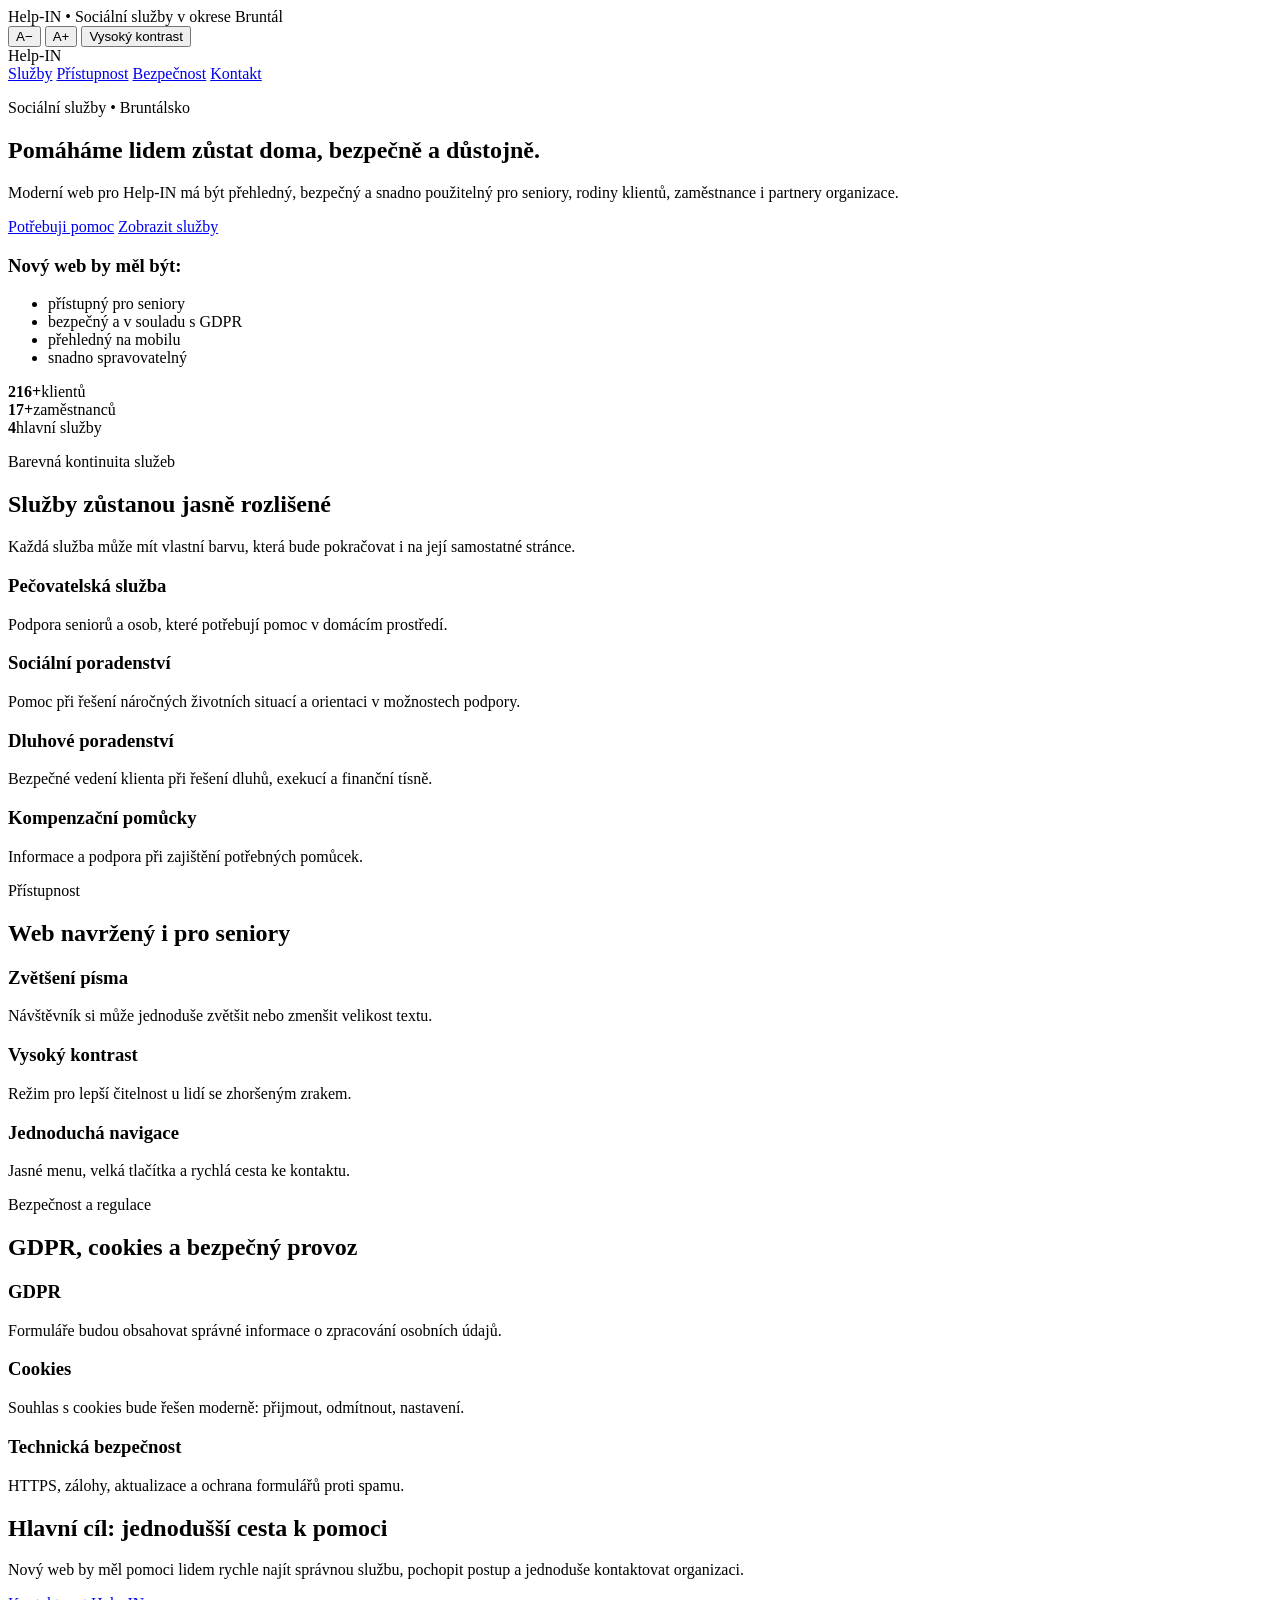
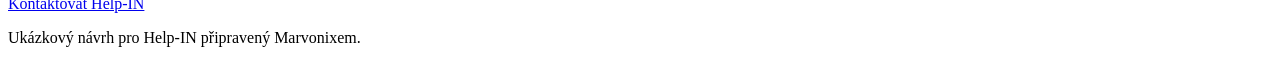
==== index.html @ d4e2c78a "Create index.html" ====
<!-- index.html -->
<!DOCTYPE html>
<html lang="cs">
<head>
  <meta charset="UTF-8">
  <meta name="viewport" content="width=device-width, initial-scale=1.0">
  <title>Help-IN | Ukázka nového webu</title>
  <meta name="description" content="Moderní, bezpečný a přístupný web pro Help-IN.">
  <link rel="stylesheet" href="style.css">
</head>
<body>

<div class="topbar">
  <span>Help-IN • Sociální služby v okrese Bruntál</span>
  <div>
    <button onclick="decreaseFont()">A−</button>
    <button onclick="increaseFont()">A+</button>
    <button onclick="toggleContrast()">Vysoký kontrast</button>
  </div>
</div>

<header>
  <nav>
    <div class="logo">Help-IN</div>
    <div class="menu">
      <a href="#sluzby">Služby</a>
      <a href="#pristupnost">Přístupnost</a>
      <a href="#bezpecnost">Bezpečnost</a>
      <a href="#kontakt">Kontakt</a>
    </div>
  </nav>
</header>

<section class="hero">
  <div class="hero-text">
    <p class="tag">Sociální služby • Bruntálsko</p>
    <h1>Pomáháme lidem zůstat doma, bezpečně a důstojně.</h1>
    <p>
      Moderní web pro Help-IN má být přehledný, bezpečný a snadno použitelný
      pro seniory, rodiny klientů, zaměstnance i partnery organizace.
    </p>
    <div class="buttons">
      <a href="#kontakt" class="btn primary">Potřebuji pomoc</a>
      <a href="#sluzby" class="btn secondary">Zobrazit služby</a>
    </div>
  </div>

  <div class="hero-card">
    <h3>Nový web by měl být:</h3>
    <ul>
      <li>přístupný pro seniory</li>
      <li>bezpečný a v souladu s GDPR</li>
      <li>přehledný na mobilu</li>
      <li>snadno spravovatelný</li>
    </ul>
  </div>
</section>

<section class="stats">
  <div><strong>216+</strong><span>klientů</span></div>
  <div><strong>17+</strong><span>zaměstnanců</span></div>
  <div><strong>4</strong><span>hlavní služby</span></div>
</section>

<section id="sluzby" class="section">
  <p class="tag">Barevná kontinuita služeb</p>
  <h2>Služby zůstanou jasně rozlišené</h2>
  <p class="section-text">
    Každá služba může mít vlastní barvu, která bude pokračovat i na její samostatné stránce.
  </p>

  <div class="services">
    <div class="service blue">
      <h3>Pečovatelská služba</h3>
      <p>Podpora seniorů a osob, které potřebují pomoc v domácím prostředí.</p>
    </div>

    <div class="service green">
      <h3>Sociální poradenství</h3>
      <p>Pomoc při řešení náročných životních situací a orientaci v možnostech podpory.</p>
    </div>

    <div class="service yellow">
      <h3>Dluhové poradenství</h3>
      <p>Bezpečné vedení klienta při řešení dluhů, exekucí a finanční tísně.</p>
    </div>

    <div class="service red">
      <h3>Kompenzační pomůcky</h3>
      <p>Informace a podpora při zajištění potřebných pomůcek.</p>
    </div>
  </div>
</section>

<section id="pristupnost" class="section light">
  <p class="tag">Přístupnost</p>
  <h2>Web navržený i pro seniory</h2>

  <div class="grid">
    <div>
      <h3>Zvětšení písma</h3>
      <p>Návštěvník si může jednoduše zvětšit nebo zmenšit velikost textu.</p>
    </div>

    <div>
      <h3>Vysoký kontrast</h3>
      <p>Režim pro lepší čitelnost u lidí se zhoršeným zrakem.</p>
    </div>

    <div>
      <h3>Jednoduchá navigace</h3>
      <p>Jasné menu, velká tlačítka a rychlá cesta ke kontaktu.</p>
    </div>
  </div>
</section>

<section id="bezpecnost" class="section">
  <p class="tag">Bezpečnost a regulace</p>
  <h2>GDPR, cookies a bezpečný provoz</h2>

  <div class="grid">
    <div>
      <h3>GDPR</h3>
      <p>Formuláře budou obsahovat správné informace o zpracování osobních údajů.</p>
    </div>

    <div>
      <h3>Cookies</h3>
      <p>Souhlas s cookies bude řešen moderně: přijmout, odmítnout, nastavení.</p>
    </div>

    <div>
      <h3>Technická bezpečnost</h3>
      <p>HTTPS, zálohy, aktualizace a ochrana formulářů proti spamu.</p>
    </div>
  </div>
</section>

<section id="kontakt" class="cta">
  <h2>Hlavní cíl: jednodušší cesta k pomoci</h2>
  <p>
    Nový web by měl pomoci lidem rychle najít správnou službu, pochopit postup
    a jednoduše kontaktovat organizaci.
  </p>
  <a href="#" class="btn primary">Kontaktovat Help-IN</a>
</section>

<footer>
  <p>Ukázkový návrh pro Help-IN připravený Marvonixem.</p>
</footer>

<script src="script.js"></script>
</body>
</html>
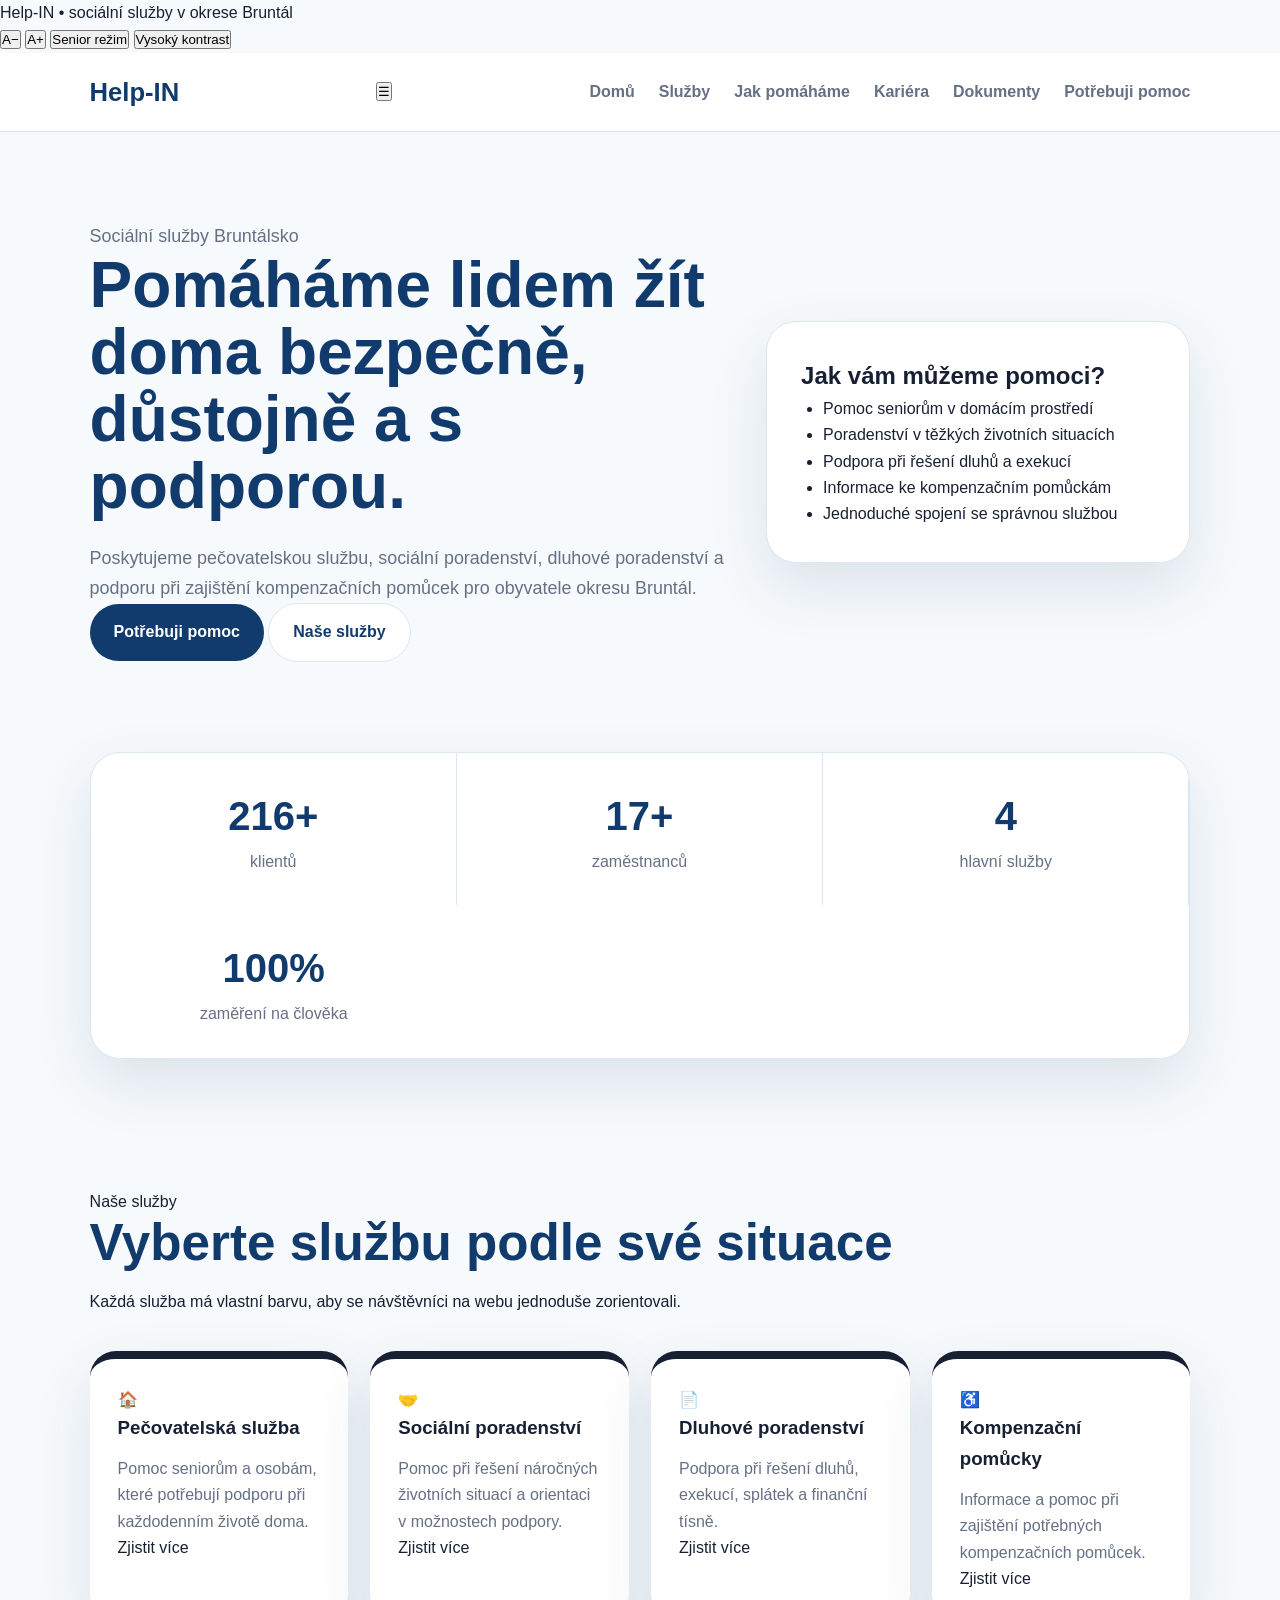
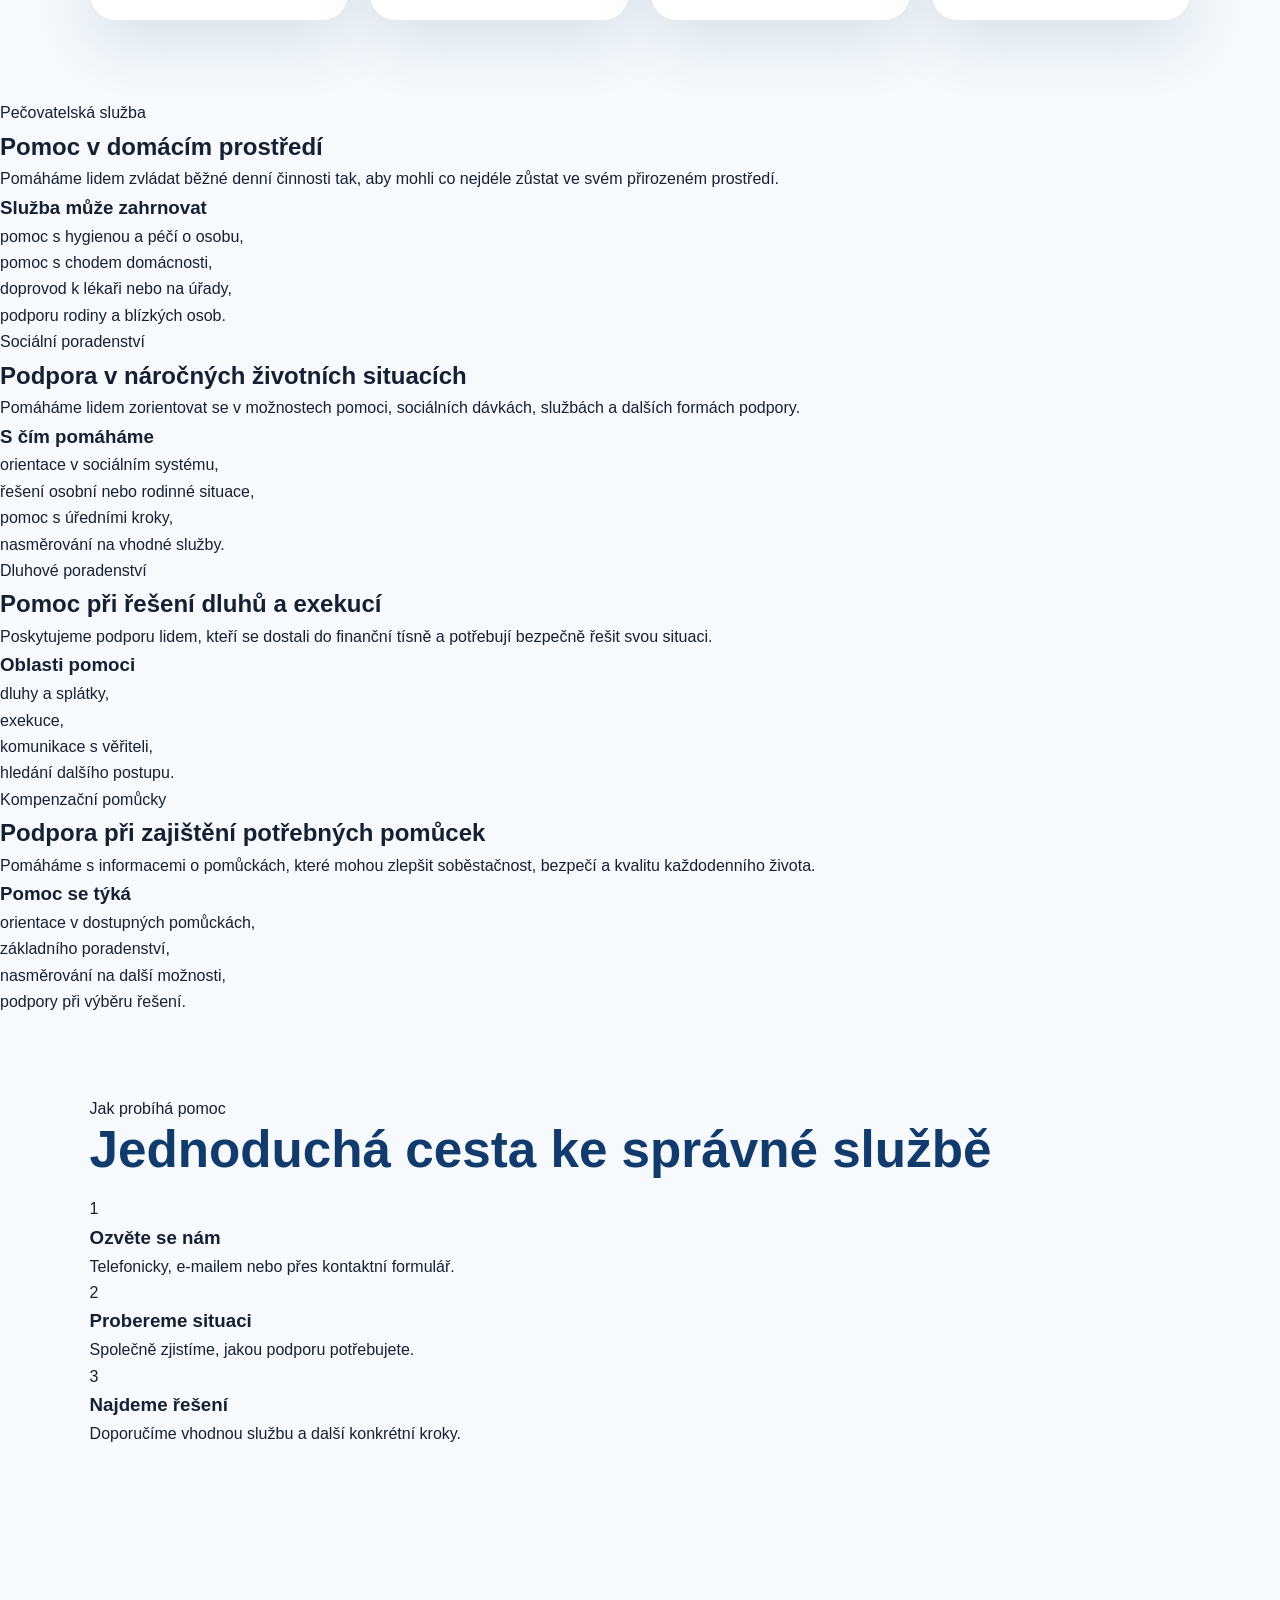
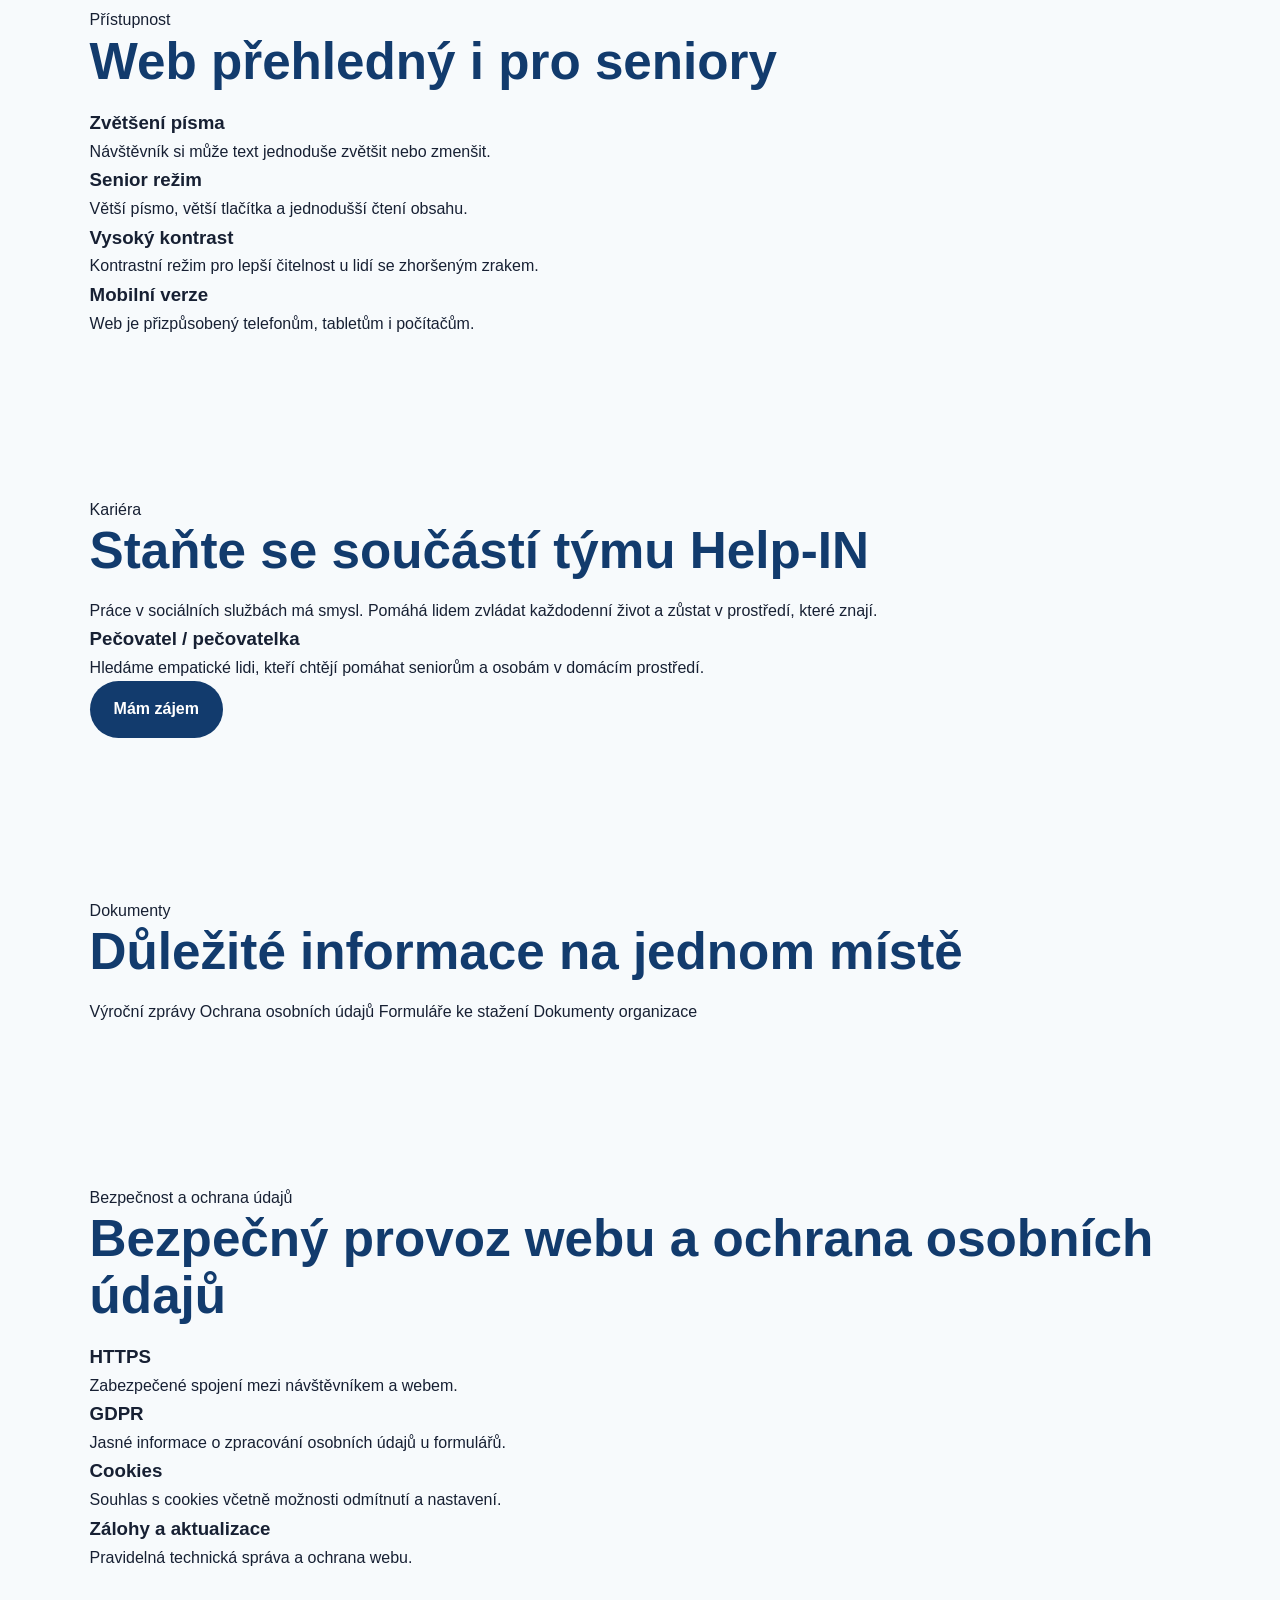
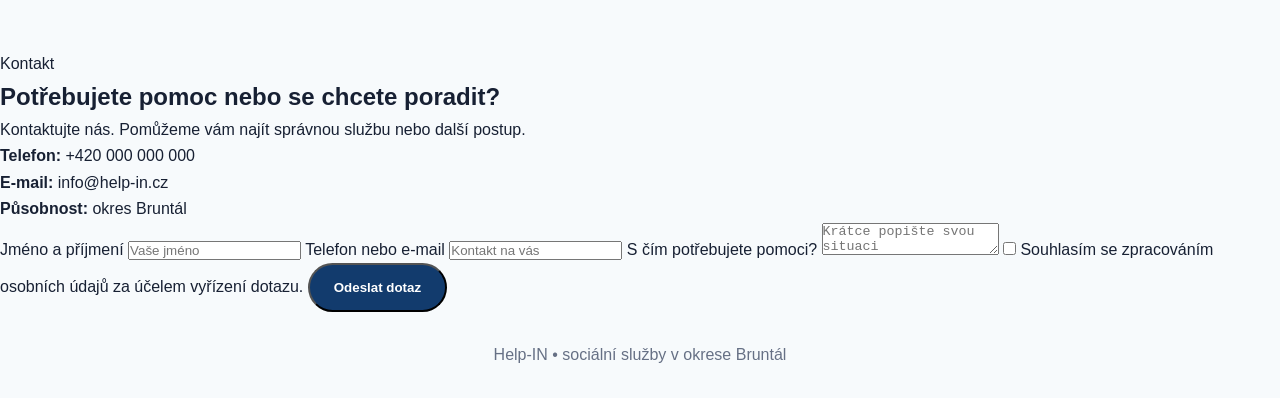
==== commit c59804f0: "Update index.html" ====
--- a/index.html
+++ b/index.html
@@ -1,154 +1,370 @@
-<!-- index.html -->
 <!DOCTYPE html>
 <html lang="cs">
 <head>
-  <meta charset="UTF-8">
-  <meta name="viewport" content="width=device-width, initial-scale=1.0">
-  <title>Help-IN | Ukázka nového webu</title>
-  <meta name="description" content="Moderní, bezpečný a přístupný web pro Help-IN.">
-  <link rel="stylesheet" href="style.css">
+  <meta charset="UTF-8" />
+  <meta name="viewport" content="width=device-width, initial-scale=1.0" />
+
+  <title>Help-IN | Sociální služby v okrese Bruntál</title>
+  <meta name="description" content="Help-IN poskytuje pečovatelskou službu, sociální poradenství, dluhové poradenství a podporu při zajištění kompenzačních pomůcek v okrese Bruntál." />
+
+  <link rel="stylesheet" href="style.css" />
 </head>
+
 <body>
-
-<div class="topbar">
-  <span>Help-IN • Sociální služby v okrese Bruntál</span>
-  <div>
-    <button onclick="decreaseFont()">A−</button>
-    <button onclick="increaseFont()">A+</button>
-    <button onclick="toggleContrast()">Vysoký kontrast</button>
-  </div>
-</div>
-
-<header>
-  <nav>
-    <div class="logo">Help-IN</div>
-    <div class="menu">
-      <a href="#sluzby">Služby</a>
-      <a href="#pristupnost">Přístupnost</a>
-      <a href="#bezpecnost">Bezpečnost</a>
-      <a href="#kontakt">Kontakt</a>
-    </div>
-  </nav>
-</header>
-
-<section class="hero">
-  <div class="hero-text">
-    <p class="tag">Sociální služby • Bruntálsko</p>
-    <h1>Pomáháme lidem zůstat doma, bezpečně a důstojně.</h1>
-    <p>
-      Moderní web pro Help-IN má být přehledný, bezpečný a snadno použitelný
-      pro seniory, rodiny klientů, zaměstnance i partnery organizace.
-    </p>
-    <div class="buttons">
-      <a href="#kontakt" class="btn primary">Potřebuji pomoc</a>
-      <a href="#sluzby" class="btn secondary">Zobrazit služby</a>
+  <div class="accessibility-bar">
+    <p>Help-IN • sociální služby v okrese Bruntál</p>
+
+    <div class="accessibility-actions">
+      <button onclick="decreaseFont()">A−</button>
+      <button onclick="increaseFont()">A+</button>
+      <button onclick="toggleSeniorMode()">Senior režim</button>
+      <button onclick="toggleContrast()">Vysoký kontrast</button>
     </div>
   </div>
 
-  <div class="hero-card">
-    <h3>Nový web by měl být:</h3>
-    <ul>
-      <li>přístupný pro seniory</li>
-      <li>bezpečný a v souladu s GDPR</li>
-      <li>přehledný na mobilu</li>
-      <li>snadno spravovatelný</li>
-    </ul>
-  </div>
-</section>
-
-<section class="stats">
-  <div><strong>216+</strong><span>klientů</span></div>
-  <div><strong>17+</strong><span>zaměstnanců</span></div>
-  <div><strong>4</strong><span>hlavní služby</span></div>
-</section>
-
-<section id="sluzby" class="section">
-  <p class="tag">Barevná kontinuita služeb</p>
-  <h2>Služby zůstanou jasně rozlišené</h2>
-  <p class="section-text">
-    Každá služba může mít vlastní barvu, která bude pokračovat i na její samostatné stránce.
-  </p>
-
-  <div class="services">
-    <div class="service blue">
-      <h3>Pečovatelská služba</h3>
-      <p>Podpora seniorů a osob, které potřebují pomoc v domácím prostředí.</p>
-    </div>
-
-    <div class="service green">
-      <h3>Sociální poradenství</h3>
-      <p>Pomoc při řešení náročných životních situací a orientaci v možnostech podpory.</p>
-    </div>
-
-    <div class="service yellow">
-      <h3>Dluhové poradenství</h3>
-      <p>Bezpečné vedení klienta při řešení dluhů, exekucí a finanční tísně.</p>
-    </div>
-
-    <div class="service red">
-      <h3>Kompenzační pomůcky</h3>
-      <p>Informace a podpora při zajištění potřebných pomůcek.</p>
-    </div>
-  </div>
-</section>
-
-<section id="pristupnost" class="section light">
-  <p class="tag">Přístupnost</p>
-  <h2>Web navržený i pro seniory</h2>
-
-  <div class="grid">
-    <div>
-      <h3>Zvětšení písma</h3>
-      <p>Návštěvník si může jednoduše zvětšit nebo zmenšit velikost textu.</p>
-    </div>
-
-    <div>
-      <h3>Vysoký kontrast</h3>
-      <p>Režim pro lepší čitelnost u lidí se zhoršeným zrakem.</p>
-    </div>
-
-    <div>
-      <h3>Jednoduchá navigace</h3>
-      <p>Jasné menu, velká tlačítka a rychlá cesta ke kontaktu.</p>
-    </div>
-  </div>
-</section>
-
-<section id="bezpecnost" class="section">
-  <p class="tag">Bezpečnost a regulace</p>
-  <h2>GDPR, cookies a bezpečný provoz</h2>
-
-  <div class="grid">
-    <div>
-      <h3>GDPR</h3>
-      <p>Formuláře budou obsahovat správné informace o zpracování osobních údajů.</p>
-    </div>
-
-    <div>
-      <h3>Cookies</h3>
-      <p>Souhlas s cookies bude řešen moderně: přijmout, odmítnout, nastavení.</p>
-    </div>
-
-    <div>
-      <h3>Technická bezpečnost</h3>
-      <p>HTTPS, zálohy, aktualizace a ochrana formulářů proti spamu.</p>
-    </div>
-  </div>
-</section>
-
-<section id="kontakt" class="cta">
-  <h2>Hlavní cíl: jednodušší cesta k pomoci</h2>
-  <p>
-    Nový web by měl pomoci lidem rychle najít správnou službu, pochopit postup
-    a jednoduše kontaktovat organizaci.
-  </p>
-  <a href="#" class="btn primary">Kontaktovat Help-IN</a>
-</section>
-
-<footer>
-  <p>Ukázkový návrh pro Help-IN připravený Marvonixem.</p>
-</footer>
-
-<script src="script.js"></script>
+  <header class="header">
+    <nav class="nav">
+      <a href="#uvod" class="logo"><span>Help</span>-IN</a>
+
+      <button class="mobile-toggle" onclick="toggleMenu()">☰</button>
+
+      <div class="menu" id="menu">
+        <a href="#uvod">Domů</a>
+        <a href="#sluzby">Služby</a>
+        <a href="#postup">Jak pomáháme</a>
+        <a href="#kariera">Kariéra</a>
+        <a href="#dokumenty">Dokumenty</a>
+        <a href="#kontakt" class="menu-cta">Potřebuji pomoc</a>
+      </div>
+    </nav>
+  </header>
+
+  <main>
+    <section id="uvod" class="hero">
+      <div class="hero-content">
+        <p class="eyebrow">Sociální služby Bruntálsko</p>
+
+        <h1>Pomáháme lidem žít doma bezpečně, důstojně a s podporou.</h1>
+
+        <p class="hero-text">
+          Poskytujeme pečovatelskou službu, sociální poradenství, dluhové poradenství
+          a podporu při zajištění kompenzačních pomůcek pro obyvatele okresu Bruntál.
+        </p>
+
+        <div class="hero-buttons">
+          <a href="#kontakt" class="btn primary">Potřebuji pomoc</a>
+          <a href="#sluzby" class="btn secondary">Naše služby</a>
+        </div>
+      </div>
+
+      <aside class="hero-card">
+        <h2>Jak vám můžeme pomoci?</h2>
+        <ul>
+          <li>Pomoc seniorům v domácím prostředí</li>
+          <li>Poradenství v těžkých životních situacích</li>
+          <li>Podpora při řešení dluhů a exekucí</li>
+          <li>Informace ke kompenzačním pomůckám</li>
+          <li>Jednoduché spojení se správnou službou</li>
+        </ul>
+      </aside>
+    </section>
+
+    <section class="stats">
+      <div>
+        <strong>216+</strong>
+        <span>klientů</span>
+      </div>
+      <div>
+        <strong>17+</strong>
+        <span>zaměstnanců</span>
+      </div>
+      <div>
+        <strong>4</strong>
+        <span>hlavní služby</span>
+      </div>
+      <div>
+        <strong>100%</strong>
+        <span>zaměření na člověka</span>
+      </div>
+    </section>
+
+    <section id="sluzby" class="section">
+      <p class="eyebrow">Naše služby</p>
+      <h2>Vyberte službu podle své situace</h2>
+
+      <p class="section-lead">
+        Každá služba má vlastní barvu, aby se návštěvníci na webu jednoduše zorientovali.
+      </p>
+
+      <div class="services">
+        <article class="service service-blue">
+          <div class="service-icon">🏠</div>
+          <h3>Pečovatelská služba</h3>
+          <p>Pomoc seniorům a osobám, které potřebují podporu při každodenním životě doma.</p>
+          <a href="#pecovatelska" class="service-link">Zjistit více</a>
+        </article>
+
+        <article class="service service-green">
+          <div class="service-icon">🤝</div>
+          <h3>Sociální poradenství</h3>
+          <p>Pomoc při řešení náročných životních situací a orientaci v možnostech podpory.</p>
+          <a href="#socialni" class="service-link">Zjistit více</a>
+        </article>
+
+        <article class="service service-yellow">
+          <div class="service-icon">📄</div>
+          <h3>Dluhové poradenství</h3>
+          <p>Podpora při řešení dluhů, exekucí, splátek a finanční tísně.</p>
+          <a href="#dluhove" class="service-link">Zjistit více</a>
+        </article>
+
+        <article class="service service-red">
+          <div class="service-icon">♿</div>
+          <h3>Kompenzační pomůcky</h3>
+          <p>Informace a pomoc při zajištění potřebných kompenzačních pomůcek.</p>
+          <a href="#pomucky" class="service-link">Zjistit více</a>
+        </article>
+      </div>
+    </section>
+
+    <section id="pecovatelska" class="service-section blue-bg">
+      <div>
+        <p class="eyebrow">Pečovatelská služba</p>
+        <h2>Pomoc v domácím prostředí</h2>
+        <p>
+          Pomáháme lidem zvládat běžné denní činnosti tak, aby mohli co nejdéle
+          zůstat ve svém přirozeném prostředí.
+        </p>
+      </div>
+
+      <div class="service-detail-card">
+        <h3>Služba může zahrnovat</h3>
+        <ul>
+          <li>pomoc s hygienou a péčí o osobu,</li>
+          <li>pomoc s chodem domácnosti,</li>
+          <li>doprovod k lékaři nebo na úřady,</li>
+          <li>podporu rodiny a blízkých osob.</li>
+        </ul>
+      </div>
+    </section>
+
+    <section id="socialni" class="service-section green-bg">
+      <div>
+        <p class="eyebrow">Sociální poradenství</p>
+        <h2>Podpora v náročných životních situacích</h2>
+        <p>
+          Pomáháme lidem zorientovat se v možnostech pomoci, sociálních dávkách,
+          službách a dalších formách podpory.
+        </p>
+      </div>
+
+      <div class="service-detail-card">
+        <h3>S čím pomáháme</h3>
+        <ul>
+          <li>orientace v sociálním systému,</li>
+          <li>řešení osobní nebo rodinné situace,</li>
+          <li>pomoc s úředními kroky,</li>
+          <li>nasměrování na vhodné služby.</li>
+        </ul>
+      </div>
+    </section>
+
+    <section id="dluhove" class="service-section yellow-bg">
+      <div>
+        <p class="eyebrow">Dluhové poradenství</p>
+        <h2>Pomoc při řešení dluhů a exekucí</h2>
+        <p>
+          Poskytujeme podporu lidem, kteří se dostali do finanční tísně
+          a potřebují bezpečně řešit svou situaci.
+        </p>
+      </div>
+
+      <div class="service-detail-card">
+        <h3>Oblasti pomoci</h3>
+        <ul>
+          <li>dluhy a splátky,</li>
+          <li>exekuce,</li>
+          <li>komunikace s věřiteli,</li>
+          <li>hledání dalšího postupu.</li>
+        </ul>
+      </div>
+    </section>
+
+    <section id="pomucky" class="service-section red-bg">
+      <div>
+        <p class="eyebrow">Kompenzační pomůcky</p>
+        <h2>Podpora při zajištění potřebných pomůcek</h2>
+        <p>
+          Pomáháme s informacemi o pomůckách, které mohou zlepšit soběstačnost,
+          bezpečí a kvalitu každodenního života.
+        </p>
+      </div>
+
+      <div class="service-detail-card">
+        <h3>Pomoc se týká</h3>
+        <ul>
+          <li>orientace v dostupných pomůckách,</li>
+          <li>základního poradenství,</li>
+          <li>nasměrování na další možnosti,</li>
+          <li>podpory při výběru řešení.</li>
+        </ul>
+      </div>
+    </section>
+
+    <section id="postup" class="section soft">
+      <p class="eyebrow">Jak probíhá pomoc</p>
+      <h2>Jednoduchá cesta ke správné službě</h2>
+
+      <div class="steps">
+        <div class="step">
+          <span>1</span>
+          <h3>Ozvěte se nám</h3>
+          <p>Telefonicky, e-mailem nebo přes kontaktní formulář.</p>
+        </div>
+
+        <div class="step">
+          <span>2</span>
+          <h3>Probereme situaci</h3>
+          <p>Společně zjistíme, jakou podporu potřebujete.</p>
+        </div>
+
+        <div class="step">
+          <span>3</span>
+          <h3>Najdeme řešení</h3>
+          <p>Doporučíme vhodnou službu a další konkrétní kroky.</p>
+        </div>
+      </div>
+    </section>
+
+    <section id="pristupnost" class="section">
+      <p class="eyebrow">Přístupnost</p>
+      <h2>Web přehledný i pro seniory</h2>
+
+      <div class="feature-grid">
+        <div class="feature-card">
+          <h3>Zvětšení písma</h3>
+          <p>Návštěvník si může text jednoduše zvětšit nebo zmenšit.</p>
+        </div>
+
+        <div class="feature-card">
+          <h3>Senior režim</h3>
+          <p>Větší písmo, větší tlačítka a jednodušší čtení obsahu.</p>
+        </div>
+
+        <div class="feature-card">
+          <h3>Vysoký kontrast</h3>
+          <p>Kontrastní režim pro lepší čitelnost u lidí se zhoršeným zrakem.</p>
+        </div>
+
+        <div class="feature-card">
+          <h3>Mobilní verze</h3>
+          <p>Web je přizpůsobený telefonům, tabletům i počítačům.</p>
+        </div>
+      </div>
+    </section>
+
+    <section id="kariera" class="section soft">
+      <p class="eyebrow">Kariéra</p>
+      <h2>Staňte se součástí týmu Help-IN</h2>
+
+      <p class="section-lead">
+        Práce v sociálních službách má smysl. Pomáhá lidem zvládat každodenní život
+        a zůstat v prostředí, které znají.
+      </p>
+
+      <div class="career-card">
+        <div>
+          <h3>Pečovatel / pečovatelka</h3>
+          <p>Hledáme empatické lidi, kteří chtějí pomáhat seniorům a osobám v domácím prostředí.</p>
+        </div>
+        <a href="#kontakt" class="btn primary">Mám zájem</a>
+      </div>
+    </section>
+
+    <section id="dokumenty" class="section">
+      <p class="eyebrow">Dokumenty</p>
+      <h2>Důležité informace na jednom místě</h2>
+
+      <div class="documents">
+        <a href="#">Výroční zprávy</a>
+        <a href="#">Ochrana osobních údajů</a>
+        <a href="#">Formuláře ke stažení</a>
+        <a href="#">Dokumenty organizace</a>
+      </div>
+    </section>
+
+    <section id="bezpecnost" class="section security">
+      <p class="eyebrow">Bezpečnost a ochrana údajů</p>
+      <h2>Bezpečný provoz webu a ochrana osobních údajů</h2>
+
+      <div class="feature-grid">
+        <div class="feature-card">
+          <h3>HTTPS</h3>
+          <p>Zabezpečené spojení mezi návštěvníkem a webem.</p>
+        </div>
+
+        <div class="feature-card">
+          <h3>GDPR</h3>
+          <p>Jasné informace o zpracování osobních údajů u formulářů.</p>
+        </div>
+
+        <div class="feature-card">
+          <h3>Cookies</h3>
+          <p>Souhlas s cookies včetně možnosti odmítnutí a nastavení.</p>
+        </div>
+
+        <div class="feature-card">
+          <h3>Zálohy a aktualizace</h3>
+          <p>Pravidelná technická správa a ochrana webu.</p>
+        </div>
+      </div>
+    </section>
+
+    <section id="kontakt" class="contact-section">
+      <div>
+        <p class="eyebrow">Kontakt</p>
+        <h2>Potřebujete pomoc nebo se chcete poradit?</h2>
+        <p>
+          Kontaktujte nás. Pomůžeme vám najít správnou službu nebo další postup.
+        </p>
+
+        <div class="contact-info">
+          <p><strong>Telefon:</strong> +420 000 000 000</p>
+          <p><strong>E-mail:</strong> info@help-in.cz</p>
+          <p><strong>Působnost:</strong> okres Bruntál</p>
+        </div>
+      </div>
+
+      <form class="contact-form">
+        <label>
+          Jméno a příjmení
+          <input type="text" placeholder="Vaše jméno" />
+        </label>
+
+        <label>
+          Telefon nebo e-mail
+          <input type="text" placeholder="Kontakt na vás" />
+        </label>
+
+        <label>
+          S čím potřebujete pomoci?
+          <textarea placeholder="Krátce popište svou situaci"></textarea>
+        </label>
+
+        <label class="checkbox">
+          <input type="checkbox" />
+          Souhlasím se zpracováním osobních údajů za účelem vyřízení dotazu.
+        </label>
+
+        <button type="submit" class="btn primary">Odeslat dotaz</button>
+      </form>
+    </section>
+  </main>
+
+  <footer class="footer">
+    <p>Help-IN • sociální služby v okrese Bruntál</p>
+  </footer>
+
+  <script src="script.js"></script>
 </body>
 </html>
--- a/style.css
+++ b/style.css
@@ -0,0 +1,340 @@
+/* style.css */
+:root {
+  --blue: #123B6D;
+  --light-blue: #EAF5FF;
+  --green: #2EAD68;
+  --yellow: #F4C542;
+  --red: #E85D5D;
+  --text: #172033;
+  --muted: #667085;
+  --bg: #F7FAFC;
+  --white: #FFFFFF;
+  --border: #DDE7EF;
+  --shadow: 0 24px 60px rgba(18, 59, 109, 0.12);
+  --font-size: 16px;
+}
+
+* {
+  margin: 0;
+  padding: 0;
+  box-sizing: border-box;
+}
+
+html {
+  font-size: var(--font-size);
+  scroll-behavior: smooth;
+}
+
+body {
+  font-family: Arial, sans-serif;
+  background: var(--bg);
+  color: var(--text);
+  line-height: 1.65;
+}
+
+body.contrast {
+  --blue: #000;
+  --light-blue: #fff;
+  --text: #000;
+  --muted: #111;
+  --bg: #fff;
+  --white: #fff;
+  --border: #000;
+  --shadow: none;
+}
+
+a {
+  color: inherit;
+  text-decoration: none;
+}
+
+.topbar {
+  background: var(--blue);
+  color: white;
+  padding: 10px 7%;
+  display: flex;
+  justify-content: space-between;
+  align-items: center;
+  gap: 12px;
+  flex-wrap: wrap;
+}
+
+.topbar button {
+  background: transparent;
+  color: white;
+  border: 1px solid white;
+  padding: 6px 12px;
+  border-radius: 999px;
+  cursor: pointer;
+  font-weight: bold;
+}
+
+header {
+  background: rgba(255,255,255,0.92);
+  backdrop-filter: blur(14px);
+  border-bottom: 1px solid var(--border);
+  position: sticky;
+  top: 0;
+  z-index: 10;
+}
+
+nav {
+  padding: 18px 7%;
+  display: flex;
+  justify-content: space-between;
+  align-items: center;
+}
+
+.logo {
+  font-size: 1.6rem;
+  font-weight: 800;
+  color: var(--blue);
+}
+
+.menu {
+  display: flex;
+  gap: 24px;
+}
+
+.menu a {
+  font-weight: 600;
+  color: var(--muted);
+}
+
+.hero {
+  padding: 90px 7%;
+  display: grid;
+  grid-template-columns: 1.2fr 0.8fr;
+  gap: 40px;
+  align-items: center;
+}
+
+.tag {
+  color: var(--blue);
+  font-weight: 800;
+  text-transform: uppercase;
+  letter-spacing: 0.08em;
+  margin-bottom: 14px;
+}
+
+.hero h1 {
+  font-size: clamp(2.4rem, 5vw, 4.7rem);
+  line-height: 1.05;
+  margin-bottom: 24px;
+  color: var(--blue);
+}
+
+.hero p,
+.section-text,
+.cta p {
+  color: var(--muted);
+  font-size: 1.12rem;
+  max-width: 720px;
+}
+
+.buttons {
+  display: flex;
+  gap: 14px;
+  flex-wrap: wrap;
+  margin-top: 30px;
+}
+
+.btn {
+  display: inline-block;
+  padding: 15px 24px;
+  border-radius: 999px;
+  font-weight: 800;
+}
+
+.primary {
+  background: var(--blue);
+  color: white;
+}
+
+.secondary {
+  background: white;
+  color: var(--blue);
+  border: 1px solid var(--border);
+}
+
+.hero-card {
+  background: white;
+  padding: 34px;
+  border-radius: 30px;
+  box-shadow: var(--shadow);
+  border: 1px solid var(--border);
+}
+
+.hero-card h3 {
+  margin-bottom: 18px;
+  font-size: 1.5rem;
+}
+
+.hero-card ul {
+  padding-left: 22px;
+}
+
+.stats {
+  margin: 0 7% 50px;
+  background: white;
+  border-radius: 30px;
+  box-shadow: var(--shadow);
+  border: 1px solid var(--border);
+  display: grid;
+  grid-template-columns: repeat(3, 1fr);
+  overflow: hidden;
+}
+
+.stats div {
+  padding: 30px;
+  text-align: center;
+  border-right: 1px solid var(--border);
+}
+
+.stats div:last-child {
+  border-right: none;
+}
+
+.stats strong {
+  display: block;
+  font-size: 2.5rem;
+  color: var(--blue);
+}
+
+.stats span {
+  color: var(--muted);
+}
+
+.section {
+  padding: 80px 7%;
+}
+
+.section.light {
+  background: var(--light-blue);
+}
+
+.section h2,
+.cta h2 {
+  font-size: clamp(2rem, 4vw, 3.4rem);
+  line-height: 1.1;
+  margin-bottom: 18px;
+  color: var(--blue);
+}
+
+.services {
+  margin-top: 35px;
+  display: grid;
+  grid-template-columns: repeat(4, 1fr);
+  gap: 22px;
+}
+
+.service {
+  background: white;
+  padding: 28px;
+  border-radius: 26px;
+  box-shadow: var(--shadow);
+  border-top: 8px solid;
+}
+
+.service h3 {
+  margin-bottom: 12px;
+}
+
+.service p {
+  color: var(--muted);
+}
+
+.service.blue {
+  border-color: #2F80ED;
+}
+
+.service.green {
+  border-color: var(--green);
+}
+
+.service.yellow {
+  border-color: var(--yellow);
+}
+
+.service.red {
+  border-color: var(--red);
+}
+
+.grid {
+  display: grid;
+  grid-template-columns: repeat(3, 1fr);
+  gap: 22px;
+  margin-top: 35px;
+}
+
+.grid div {
+  background: white;
+  padding: 28px;
+  border-radius: 26px;
+  border: 1px solid var(--border);
+  box-shadow: var(--shadow);
+}
+
+.grid h3 {
+  margin-bottom: 10px;
+  color: var(--blue);
+}
+
+.grid p {
+  color: var(--muted);
+}
+
+.cta {
+  margin: 70px 7%;
+  padding: 60px;
+  border-radius: 34px;
+  background: var(--blue);
+  color: white;
+  text-align: center;
+}
+
+.cta h2 {
+  color: white;
+}
+
+.cta p {
+  color: rgba(255,255,255,0.85);
+  margin: 0 auto 28px;
+}
+
+.cta .primary {
+  background: white;
+  color: var(--blue);
+}
+
+footer {
+  padding: 30px 7%;
+  text-align: center;
+  color: var(--muted);
+}
+
+@media (max-width: 900px) {
+  .hero,
+  .services,
+  .grid,
+  .stats {
+    grid-template-columns: 1fr;
+  }
+
+  .menu {
+    display: none;
+  }
+
+  .stats div {
+    border-right: none;
+    border-bottom: 1px solid var(--border);
+  }
+
+  .stats div:last-child {
+    border-bottom: none;
+  }
+
+  .cta {
+    padding: 40px 24px;
+  }
+}
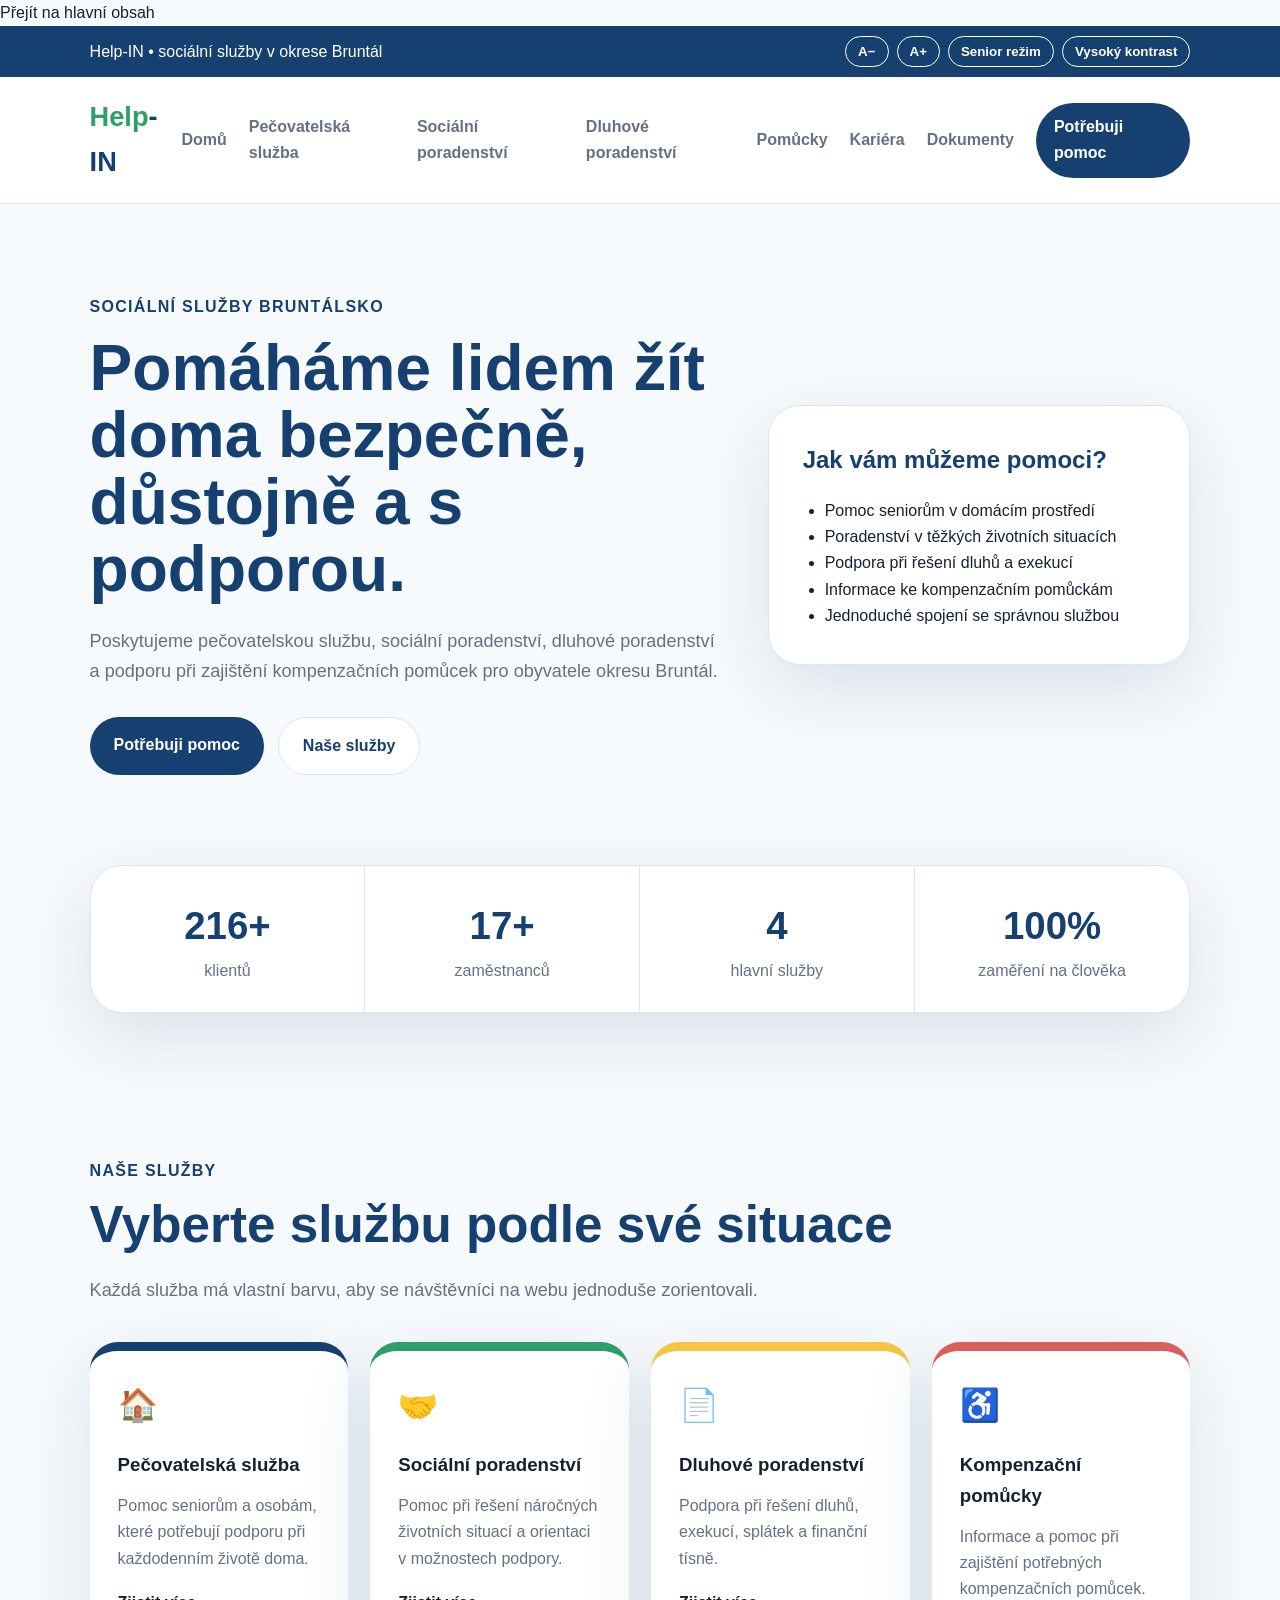
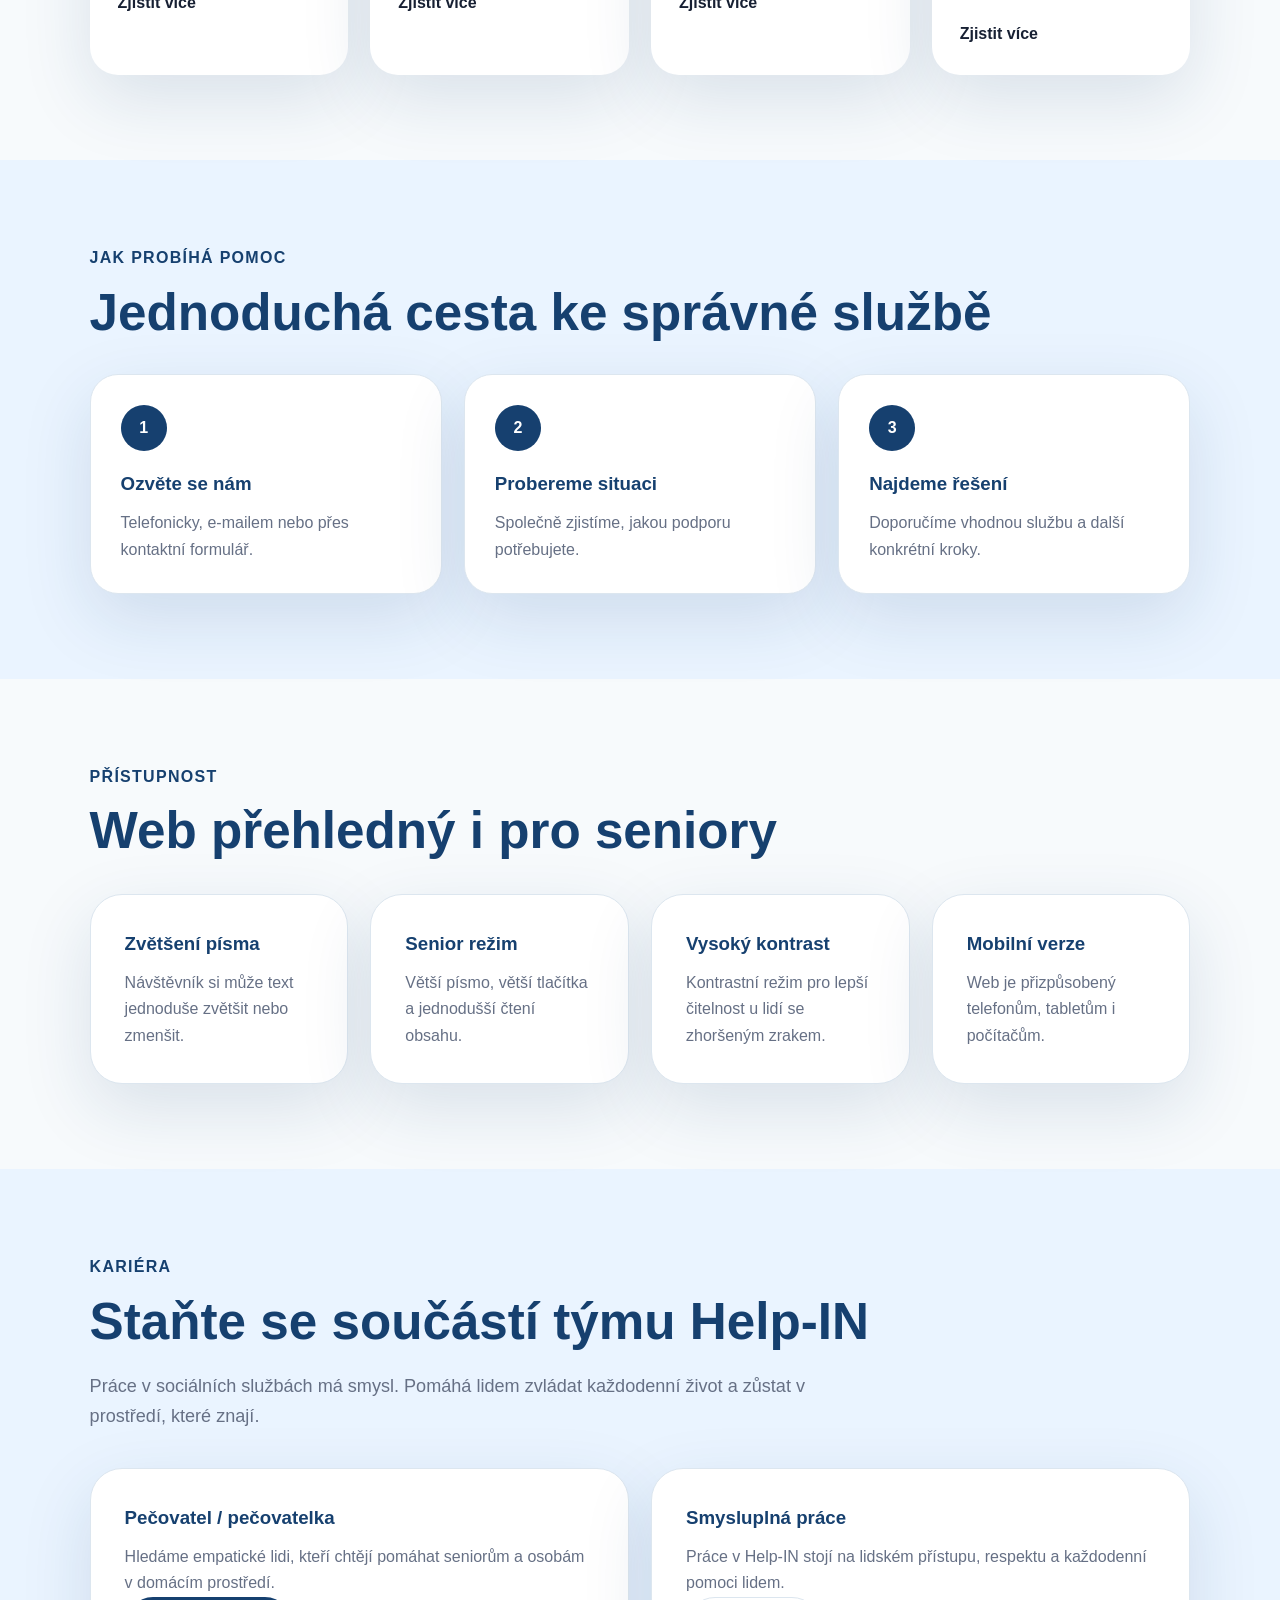
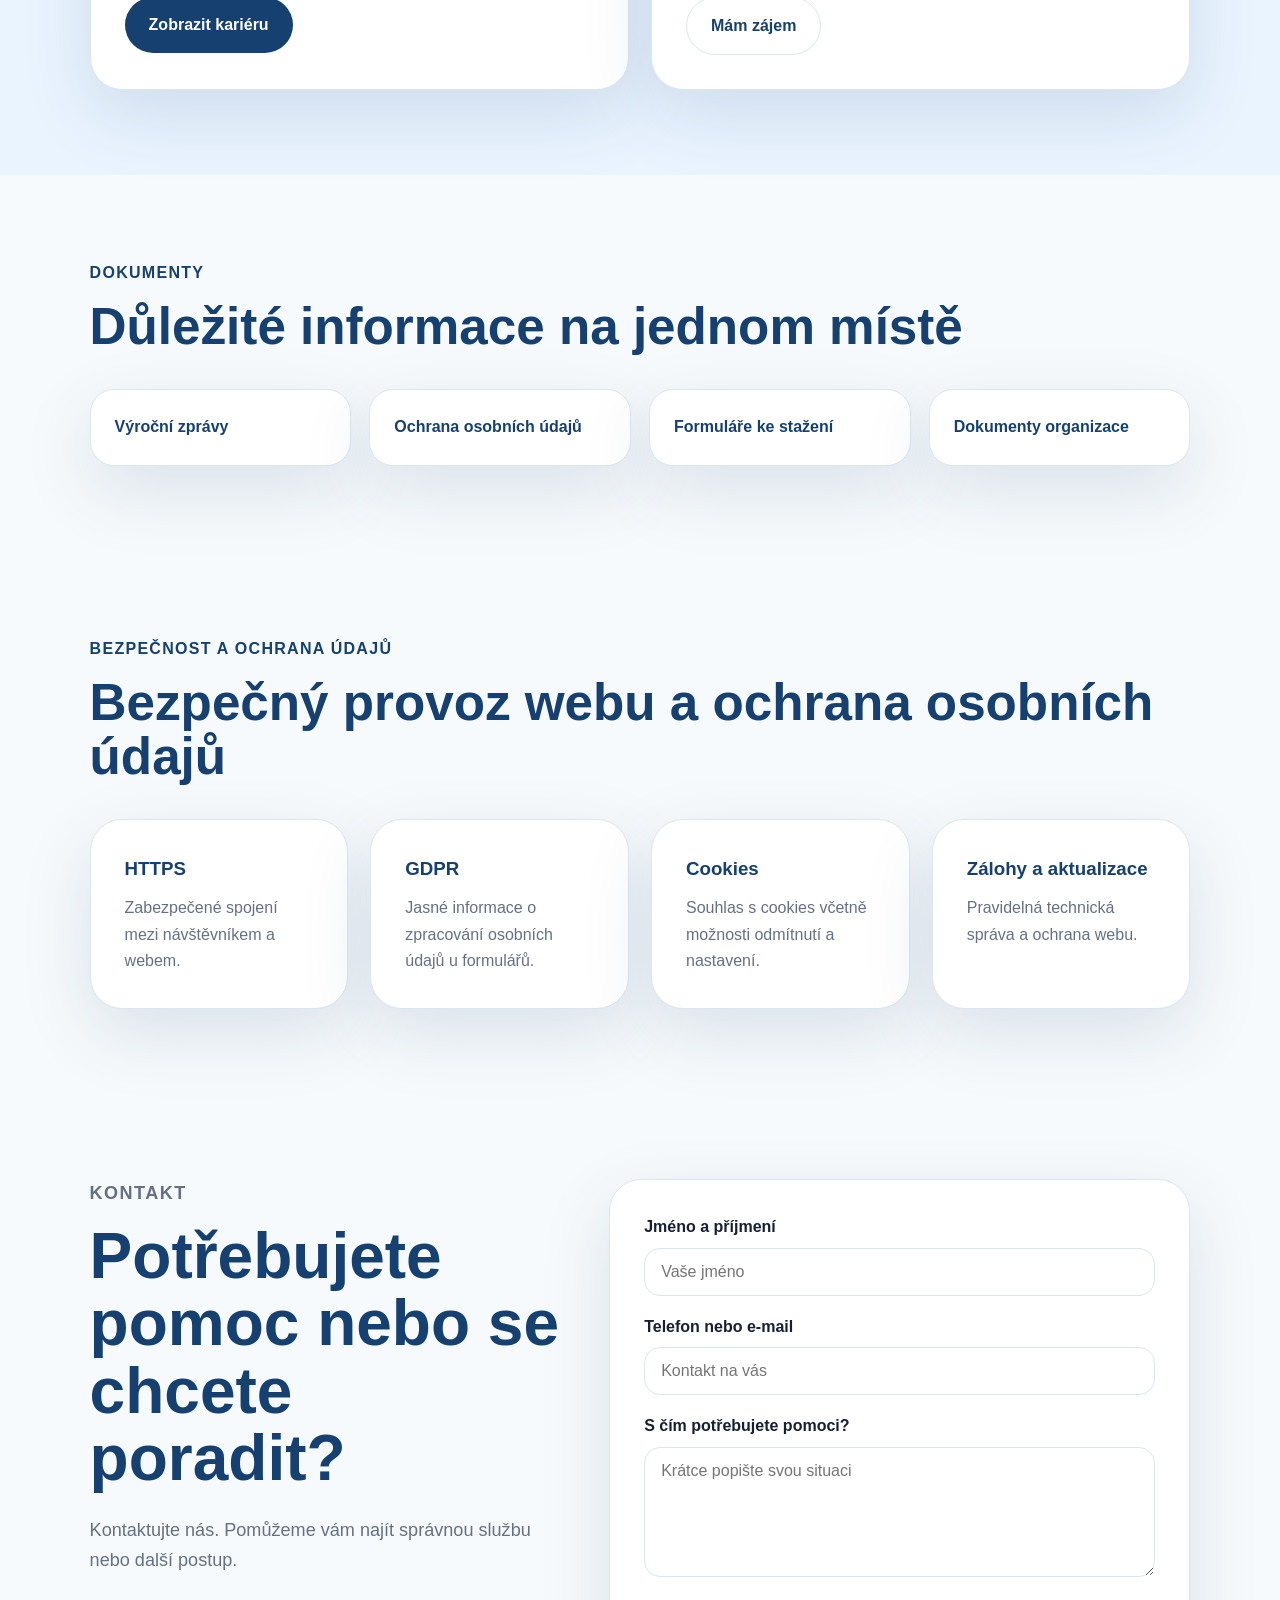
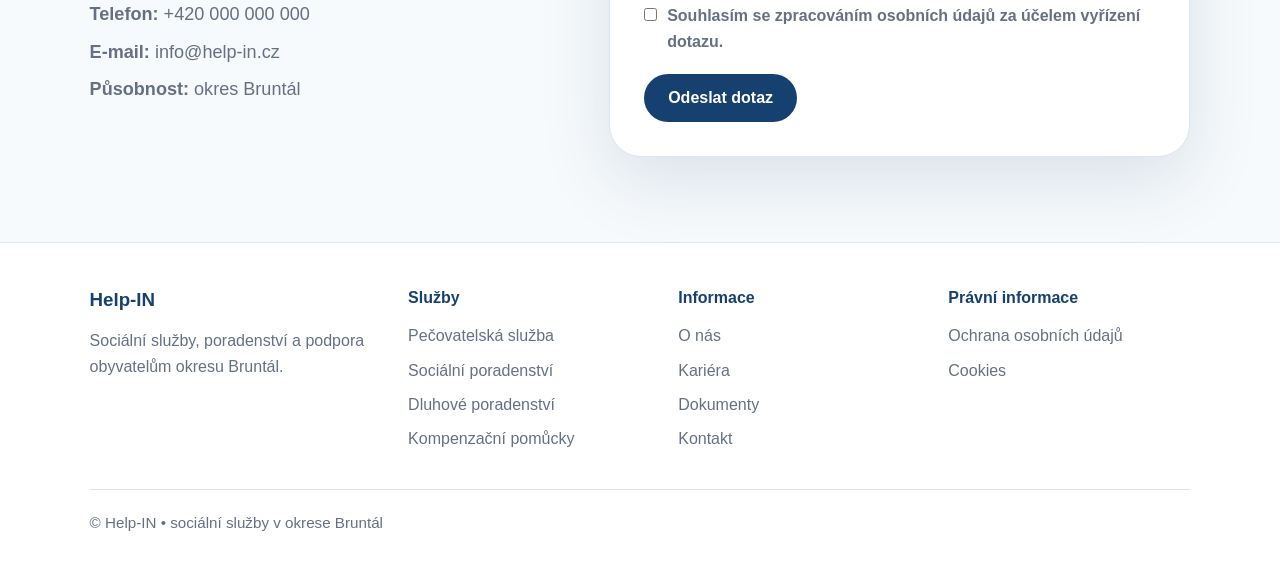
==== commit e8f1e466: "Update index.html" ====
--- a/index.html
+++ b/index.html
@@ -11,36 +11,42 @@
 </head>
 
 <body>
+  <a class="skip" href="#obsah">Přejít na hlavní obsah</a>
+
   <div class="accessibility-bar">
     <p>Help-IN • sociální služby v okrese Bruntál</p>
 
     <div class="accessibility-actions">
-      <button onclick="decreaseFont()">A−</button>
-      <button onclick="increaseFont()">A+</button>
-      <button onclick="toggleSeniorMode()">Senior režim</button>
-      <button onclick="toggleContrast()">Vysoký kontrast</button>
+      <button type="button" onclick="decreaseFont()">A−</button>
+      <button type="button" onclick="increaseFont()">A+</button>
+      <button type="button" onclick="toggleSeniorMode()">Senior režim</button>
+      <button type="button" onclick="toggleContrast()">Vysoký kontrast</button>
     </div>
   </div>
 
   <header class="header">
-    <nav class="nav">
-      <a href="#uvod" class="logo"><span>Help</span>-IN</a>
-
-      <button class="mobile-toggle" onclick="toggleMenu()">☰</button>
+    <nav class="nav" aria-label="Hlavní navigace">
+      <a href="index.html" class="logo"><span>Help</span>-IN</a>
+
+      <button class="mobile-toggle" type="button" onclick="toggleMenu()" aria-label="Otevřít menu">
+        ☰
+      </button>
 
       <div class="menu" id="menu">
-        <a href="#uvod">Domů</a>
-        <a href="#sluzby">Služby</a>
-        <a href="#postup">Jak pomáháme</a>
-        <a href="#kariera">Kariéra</a>
-        <a href="#dokumenty">Dokumenty</a>
-        <a href="#kontakt" class="menu-cta">Potřebuji pomoc</a>
+        <a href="index.html">Domů</a>
+        <a href="pecovatelska-sluzba.html">Pečovatelská služba</a>
+        <a href="socialni-poradenstvi.html">Sociální poradenství</a>
+        <a href="dluhove-poradenstvi.html">Dluhové poradenství</a>
+        <a href="kompenzacni-pomucky.html">Pomůcky</a>
+        <a href="kariera.html">Kariéra</a>
+        <a href="dokumenty.html">Dokumenty</a>
+        <a href="kontakt.html" class="menu-cta">Potřebuji pomoc</a>
       </div>
     </nav>
   </header>
 
-  <main>
-    <section id="uvod" class="hero">
+  <main id="obsah">
+    <section class="hero">
       <div class="hero-content">
         <p class="eyebrow">Sociální služby Bruntálsko</p>
 
@@ -52,13 +58,14 @@
         </p>
 
         <div class="hero-buttons">
-          <a href="#kontakt" class="btn primary">Potřebuji pomoc</a>
-          <a href="#sluzby" class="btn secondary">Naše služby</a>
+          <a href="kontakt.html" class="btn primary">Potřebuji pomoc</a>
+          <a href="pecovatelska-sluzba.html" class="btn secondary">Naše služby</a>
         </div>
       </div>
 
       <aside class="hero-card">
         <h2>Jak vám můžeme pomoci?</h2>
+
         <ul>
           <li>Pomoc seniorům v domácím prostředí</li>
           <li>Poradenství v těžkých životních situacích</li>
@@ -69,26 +76,29 @@
       </aside>
     </section>
 
-    <section class="stats">
+    <section class="stats" aria-label="Základní údaje organizace">
       <div>
         <strong>216+</strong>
         <span>klientů</span>
       </div>
+
       <div>
         <strong>17+</strong>
         <span>zaměstnanců</span>
       </div>
+
       <div>
         <strong>4</strong>
         <span>hlavní služby</span>
       </div>
+
       <div>
         <strong>100%</strong>
         <span>zaměření na člověka</span>
       </div>
     </section>
 
-    <section id="sluzby" class="section">
+    <section class="section">
       <p class="eyebrow">Naše služby</p>
       <h2>Vyberte službu podle své situace</h2>
 
@@ -100,118 +110,42 @@
         <article class="service service-blue">
           <div class="service-icon">🏠</div>
           <h3>Pečovatelská služba</h3>
-          <p>Pomoc seniorům a osobám, které potřebují podporu při každodenním životě doma.</p>
-          <a href="#pecovatelska" class="service-link">Zjistit více</a>
+          <p>
+            Pomoc seniorům a osobám, které potřebují podporu při každodenním životě doma.
+          </p>
+          <a href="pecovatelska-sluzba.html" class="service-link">Zjistit více</a>
         </article>
 
         <article class="service service-green">
           <div class="service-icon">🤝</div>
           <h3>Sociální poradenství</h3>
-          <p>Pomoc při řešení náročných životních situací a orientaci v možnostech podpory.</p>
-          <a href="#socialni" class="service-link">Zjistit více</a>
+          <p>
+            Pomoc při řešení náročných životních situací a orientaci v možnostech podpory.
+          </p>
+          <a href="socialni-poradenstvi.html" class="service-link">Zjistit více</a>
         </article>
 
         <article class="service service-yellow">
           <div class="service-icon">📄</div>
           <h3>Dluhové poradenství</h3>
-          <p>Podpora při řešení dluhů, exekucí, splátek a finanční tísně.</p>
-          <a href="#dluhove" class="service-link">Zjistit více</a>
+          <p>
+            Podpora při řešení dluhů, exekucí, splátek a finanční tísně.
+          </p>
+          <a href="dluhove-poradenstvi.html" class="service-link">Zjistit více</a>
         </article>
 
         <article class="service service-red">
           <div class="service-icon">♿</div>
           <h3>Kompenzační pomůcky</h3>
-          <p>Informace a pomoc při zajištění potřebných kompenzačních pomůcek.</p>
-          <a href="#pomucky" class="service-link">Zjistit více</a>
-        </article>
-      </div>
-    </section>
-
-    <section id="pecovatelska" class="service-section blue-bg">
-      <div>
-        <p class="eyebrow">Pečovatelská služba</p>
-        <h2>Pomoc v domácím prostředí</h2>
-        <p>
-          Pomáháme lidem zvládat běžné denní činnosti tak, aby mohli co nejdéle
-          zůstat ve svém přirozeném prostředí.
-        </p>
-      </div>
-
-      <div class="service-detail-card">
-        <h3>Služba může zahrnovat</h3>
-        <ul>
-          <li>pomoc s hygienou a péčí o osobu,</li>
-          <li>pomoc s chodem domácnosti,</li>
-          <li>doprovod k lékaři nebo na úřady,</li>
-          <li>podporu rodiny a blízkých osob.</li>
-        </ul>
-      </div>
-    </section>
-
-    <section id="socialni" class="service-section green-bg">
-      <div>
-        <p class="eyebrow">Sociální poradenství</p>
-        <h2>Podpora v náročných životních situacích</h2>
-        <p>
-          Pomáháme lidem zorientovat se v možnostech pomoci, sociálních dávkách,
-          službách a dalších formách podpory.
-        </p>
-      </div>
-
-      <div class="service-detail-card">
-        <h3>S čím pomáháme</h3>
-        <ul>
-          <li>orientace v sociálním systému,</li>
-          <li>řešení osobní nebo rodinné situace,</li>
-          <li>pomoc s úředními kroky,</li>
-          <li>nasměrování na vhodné služby.</li>
-        </ul>
-      </div>
-    </section>
-
-    <section id="dluhove" class="service-section yellow-bg">
-      <div>
-        <p class="eyebrow">Dluhové poradenství</p>
-        <h2>Pomoc při řešení dluhů a exekucí</h2>
-        <p>
-          Poskytujeme podporu lidem, kteří se dostali do finanční tísně
-          a potřebují bezpečně řešit svou situaci.
-        </p>
-      </div>
-
-      <div class="service-detail-card">
-        <h3>Oblasti pomoci</h3>
-        <ul>
-          <li>dluhy a splátky,</li>
-          <li>exekuce,</li>
-          <li>komunikace s věřiteli,</li>
-          <li>hledání dalšího postupu.</li>
-        </ul>
-      </div>
-    </section>
-
-    <section id="pomucky" class="service-section red-bg">
-      <div>
-        <p class="eyebrow">Kompenzační pomůcky</p>
-        <h2>Podpora při zajištění potřebných pomůcek</h2>
-        <p>
-          Pomáháme s informacemi o pomůckách, které mohou zlepšit soběstačnost,
-          bezpečí a kvalitu každodenního života.
-        </p>
-      </div>
-
-      <div class="service-detail-card">
-        <h3>Pomoc se týká</h3>
-        <ul>
-          <li>orientace v dostupných pomůckách,</li>
-          <li>základního poradenství,</li>
-          <li>nasměrování na další možnosti,</li>
-          <li>podpory při výběru řešení.</li>
-        </ul>
-      </div>
-    </section>
-
-    <section id="postup" class="section soft">
+          <p>
+            Informace a pomoc při zajištění potřebných kompenzačních pomůcek.
+          </p>
+          <a href="kompenzacni-pomucky.html" class="service-link">Zjistit více</a>
+        </article>
+      </div>
+    </section>
+
+    <section class="section soft">
       <p class="eyebrow">Jak probíhá pomoc</p>
       <h2>Jednoduchá cesta ke správné službě</h2>
 
@@ -236,34 +170,34 @@
       </div>
     </section>
 
-    <section id="pristupnost" class="section">
+    <section class="section">
       <p class="eyebrow">Přístupnost</p>
       <h2>Web přehledný i pro seniory</h2>
 
-      <div class="feature-grid">
-        <div class="feature-card">
+      <div class="grid-4">
+        <div class="card">
           <h3>Zvětšení písma</h3>
           <p>Návštěvník si může text jednoduše zvětšit nebo zmenšit.</p>
         </div>
 
-        <div class="feature-card">
+        <div class="card">
           <h3>Senior režim</h3>
           <p>Větší písmo, větší tlačítka a jednodušší čtení obsahu.</p>
         </div>
 
-        <div class="feature-card">
+        <div class="card">
           <h3>Vysoký kontrast</h3>
           <p>Kontrastní režim pro lepší čitelnost u lidí se zhoršeným zrakem.</p>
         </div>
 
-        <div class="feature-card">
+        <div class="card">
           <h3>Mobilní verze</h3>
           <p>Web je přizpůsobený telefonům, tabletům i počítačům.</p>
         </div>
       </div>
     </section>
 
-    <section id="kariera" class="section soft">
+    <section class="section soft">
       <p class="eyebrow">Kariéra</p>
       <h2>Staňte se součástí týmu Help-IN</h2>
 
@@ -272,58 +206,69 @@
         a zůstat v prostředí, které znají.
       </p>
 
-      <div class="career-card">
-        <div>
+      <div class="grid-2">
+        <article class="card">
           <h3>Pečovatel / pečovatelka</h3>
-          <p>Hledáme empatické lidi, kteří chtějí pomáhat seniorům a osobám v domácím prostředí.</p>
-        </div>
-        <a href="#kontakt" class="btn primary">Mám zájem</a>
-      </div>
-    </section>
-
-    <section id="dokumenty" class="section">
+          <p>
+            Hledáme empatické lidi, kteří chtějí pomáhat seniorům a osobám v domácím prostředí.
+          </p>
+          <a href="kariera.html" class="btn primary">Zobrazit kariéru</a>
+        </article>
+
+        <article class="card">
+          <h3>Smysluplná práce</h3>
+          <p>
+            Práce v Help-IN stojí na lidském přístupu, respektu a každodenní pomoci lidem.
+          </p>
+          <a href="kontakt.html" class="btn secondary">Mám zájem</a>
+        </article>
+      </div>
+    </section>
+
+    <section class="section">
       <p class="eyebrow">Dokumenty</p>
       <h2>Důležité informace na jednom místě</h2>
 
       <div class="documents">
-        <a href="#">Výroční zprávy</a>
-        <a href="#">Ochrana osobních údajů</a>
-        <a href="#">Formuláře ke stažení</a>
-        <a href="#">Dokumenty organizace</a>
-      </div>
-    </section>
-
-    <section id="bezpecnost" class="section security">
+        <a href="dokumenty.html">Výroční zprávy</a>
+        <a href="gdpr.html">Ochrana osobních údajů</a>
+        <a href="dokumenty.html">Formuláře ke stažení</a>
+        <a href="dokumenty.html">Dokumenty organizace</a>
+      </div>
+    </section>
+
+    <section class="section security">
       <p class="eyebrow">Bezpečnost a ochrana údajů</p>
       <h2>Bezpečný provoz webu a ochrana osobních údajů</h2>
 
-      <div class="feature-grid">
-        <div class="feature-card">
+      <div class="grid-4">
+        <div class="card">
           <h3>HTTPS</h3>
           <p>Zabezpečené spojení mezi návštěvníkem a webem.</p>
         </div>
 
-        <div class="feature-card">
+        <div class="card">
           <h3>GDPR</h3>
           <p>Jasné informace o zpracování osobních údajů u formulářů.</p>
         </div>
 
-        <div class="feature-card">
+        <div class="card">
           <h3>Cookies</h3>
           <p>Souhlas s cookies včetně možnosti odmítnutí a nastavení.</p>
         </div>
 
-        <div class="feature-card">
+        <div class="card">
           <h3>Zálohy a aktualizace</h3>
           <p>Pravidelná technická správa a ochrana webu.</p>
         </div>
       </div>
     </section>
 
-    <section id="kontakt" class="contact-section">
+    <section class="contact-section">
       <div>
         <p class="eyebrow">Kontakt</p>
         <h2>Potřebujete pomoc nebo se chcete poradit?</h2>
+
         <p>
           Kontaktujte nás. Pomůžeme vám najít správnou službu nebo další postup.
         </p>
@@ -335,7 +280,7 @@
         </div>
       </div>
 
-      <form class="contact-form">
+      <form class="contact-form" aria-label="Kontaktní formulář">
         <label>
           Jméno a příjmení
           <input type="text" placeholder="Vaše jméno" />
@@ -362,7 +307,38 @@
   </main>
 
   <footer class="footer">
-    <p>Help-IN • sociální služby v okrese Bruntál</p>
+    <div class="footer-grid">
+      <div>
+        <h3>Help-IN</h3>
+        <p>Sociální služby, poradenství a podpora obyvatelům okresu Bruntál.</p>
+      </div>
+
+      <div>
+        <h4>Služby</h4>
+        <a href="pecovatelska-sluzba.html">Pečovatelská služba</a>
+        <a href="socialni-poradenstvi.html">Sociální poradenství</a>
+        <a href="dluhove-poradenstvi.html">Dluhové poradenství</a>
+        <a href="kompenzacni-pomucky.html">Kompenzační pomůcky</a>
+      </div>
+
+      <div>
+        <h4>Informace</h4>
+        <a href="o-nas.html">O nás</a>
+        <a href="kariera.html">Kariéra</a>
+        <a href="dokumenty.html">Dokumenty</a>
+        <a href="kontakt.html">Kontakt</a>
+      </div>
+
+      <div>
+        <h4>Právní informace</h4>
+        <a href="gdpr.html">Ochrana osobních údajů</a>
+        <a href="cookies.html">Cookies</a>
+      </div>
+    </div>
+
+    <div class="footer-bottom">
+      <p>© Help-IN • sociální služby v okrese Bruntál</p>
+    </div>
   </footer>
 
   <script src="script.js"></script>
--- a/style.css
+++ b/style.css
@@ -1,16 +1,19 @@
-/* style.css */
 :root {
-  --blue: #123B6D;
-  --light-blue: #EAF5FF;
-  --green: #2EAD68;
-  --yellow: #F4C542;
-  --red: #E85D5D;
+  --blue: #16406f;
+  --blue-light: #eaf4ff;
+  --green: #2d9f68;
+  --green-light: #eaf8f0;
+  --yellow: #f4c542;
+  --yellow-light: #fff8df;
+  --red: #d95f5f;
+  --red-light: #fff0f0;
+
   --text: #172033;
   --muted: #667085;
-  --bg: #F7FAFC;
-  --white: #FFFFFF;
-  --border: #DDE7EF;
-  --shadow: 0 24px 60px rgba(18, 59, 109, 0.12);
+  --bg: #f7fafc;
+  --white: #ffffff;
+  --border: #dce6ef;
+  --shadow: 0 24px 70px rgba(22, 64, 111, 0.13);
   --font-size: 16px;
 }
 
@@ -32,9 +35,19 @@
   line-height: 1.65;
 }
 
+body.senior {
+  --font-size: 19px;
+}
+
 body.contrast {
   --blue: #000;
-  --light-blue: #fff;
+  --blue-light: #fff;
+  --green: #000;
+  --green-light: #fff;
+  --yellow: #000;
+  --yellow-light: #fff;
+  --red: #000;
+  --red-light: #fff;
   --text: #000;
   --muted: #111;
   --bg: #fff;
@@ -48,7 +61,13 @@
   text-decoration: none;
 }
 
-.topbar {
+button,
+input,
+textarea {
+  font-family: inherit;
+}
+
+.accessibility-bar {
   background: var(--blue);
   color: white;
   padding: 10px 7%;
@@ -59,26 +78,32 @@
   flex-wrap: wrap;
 }
 
-.topbar button {
+.accessibility-actions {
+  display: flex;
+  gap: 8px;
+  flex-wrap: wrap;
+}
+
+.accessibility-actions button {
   background: transparent;
   color: white;
   border: 1px solid white;
-  padding: 6px 12px;
+  padding: 7px 12px;
   border-radius: 999px;
   cursor: pointer;
-  font-weight: bold;
-}
-
-header {
-  background: rgba(255,255,255,0.92);
+  font-weight: 700;
+}
+
+.header {
+  background: rgba(255, 255, 255, 0.94);
   backdrop-filter: blur(14px);
   border-bottom: 1px solid var(--border);
   position: sticky;
   top: 0;
-  z-index: 10;
-}
-
-nav {
+  z-index: 20;
+}
+
+.nav {
   padding: 18px 7%;
   display: flex;
   justify-content: space-between;
@@ -86,53 +111,100 @@
 }
 
 .logo {
-  font-size: 1.6rem;
-  font-weight: 800;
-  color: var(--blue);
+  font-size: 1.7rem;
+  font-weight: 900;
+  color: var(--blue);
+}
+
+.logo span {
+  color: var(--green);
 }
 
 .menu {
   display: flex;
-  gap: 24px;
+  align-items: center;
+  gap: 22px;
 }
 
 .menu a {
-  font-weight: 600;
+  font-weight: 700;
   color: var(--muted);
+}
+
+.menu-cta {
+  background: var(--blue);
+  color: white !important;
+  padding: 11px 18px;
+  border-radius: 999px;
+}
+
+.mobile-toggle {
+  display: none;
+  border: none;
+  background: var(--blue);
+  color: white;
+  padding: 10px 14px;
+  border-radius: 12px;
+  font-size: 1.3rem;
 }
 
 .hero {
   padding: 90px 7%;
   display: grid;
   grid-template-columns: 1.2fr 0.8fr;
-  gap: 40px;
+  gap: 44px;
   align-items: center;
 }
 
-.tag {
-  color: var(--blue);
-  font-weight: 800;
+.page-hero {
+  padding: 80px 7%;
+  background: var(--blue-light);
+}
+
+.page-hero.blue {
+  background: var(--blue-light);
+}
+
+.page-hero.green {
+  background: var(--green-light);
+}
+
+.page-hero.yellow {
+  background: var(--yellow-light);
+}
+
+.page-hero.red {
+  background: var(--red-light);
+}
+
+.eyebrow {
+  color: var(--blue);
+  font-weight: 900;
   text-transform: uppercase;
   letter-spacing: 0.08em;
   margin-bottom: 14px;
 }
 
-.hero h1 {
-  font-size: clamp(2.4rem, 5vw, 4.7rem);
+.hero h1,
+.page-hero h1,
+.section h2,
+.contact-section h2 {
+  font-size: clamp(2.3rem, 5vw, 4.6rem);
   line-height: 1.05;
+  color: var(--blue);
   margin-bottom: 24px;
-  color: var(--blue);
-}
-
-.hero p,
-.section-text,
-.cta p {
+}
+
+.hero-text,
+.section-lead,
+.page-hero p,
+.contact-section p {
   color: var(--muted);
-  font-size: 1.12rem;
-  max-width: 720px;
-}
-
-.buttons {
+  font-size: 1.13rem;
+  max-width: 760px;
+}
+
+.hero-buttons {
   display: flex;
   gap: 14px;
   flex-wrap: wrap;
@@ -141,9 +213,12 @@
 
 .btn {
   display: inline-block;
+  border: none;
   padding: 15px 24px;
   border-radius: 999px;
-  font-weight: 800;
+  font-weight: 900;
+  cursor: pointer;
+  font-size: 1rem;
 }
 
 .primary {
@@ -157,36 +232,39 @@
   border: 1px solid var(--border);
 }
 
-.hero-card {
+.hero-card,
+.card {
   background: white;
   padding: 34px;
-  border-radius: 30px;
+  border-radius: 32px;
   box-shadow: var(--shadow);
   border: 1px solid var(--border);
 }
 
-.hero-card h3 {
+.hero-card h2,
+.card h3 {
+  color: var(--blue);
   margin-bottom: 18px;
-  font-size: 1.5rem;
-}
-
-.hero-card ul {
+}
+
+.hero-card ul,
+.card ul {
   padding-left: 22px;
 }
 
 .stats {
-  margin: 0 7% 50px;
-  background: white;
-  border-radius: 30px;
+  margin: 0 7% 60px;
+  background: white;
+  border-radius: 32px;
+  border: 1px solid var(--border);
   box-shadow: var(--shadow);
-  border: 1px solid var(--border);
-  display: grid;
-  grid-template-columns: repeat(3, 1fr);
+  display: grid;
+  grid-template-columns: repeat(4, 1fr);
   overflow: hidden;
 }
 
 .stats div {
-  padding: 30px;
+  padding: 28px;
   text-align: center;
   border-right: 1px solid var(--border);
 }
@@ -197,7 +275,7 @@
 
 .stats strong {
   display: block;
-  font-size: 2.5rem;
+  font-size: 2.4rem;
   color: var(--blue);
 }
 
@@ -206,123 +284,293 @@
 }
 
 .section {
-  padding: 80px 7%;
-}
-
-.section.light {
-  background: var(--light-blue);
-}
-
-.section h2,
-.cta h2 {
-  font-size: clamp(2rem, 4vw, 3.4rem);
-  line-height: 1.1;
-  margin-bottom: 18px;
-  color: var(--blue);
-}
-
-.services {
-  margin-top: 35px;
+  padding: 85px 7%;
+}
+
+.section.soft {
+  background: var(--blue-light);
+}
+
+.section h2 {
+  font-size: clamp(2rem, 4vw, 3.3rem);
+}
+
+.services,
+.grid-4 {
+  margin-top: 36px;
   display: grid;
   grid-template-columns: repeat(4, 1fr);
   gap: 22px;
 }
 
+.grid-3 {
+  margin-top: 36px;
+  display: grid;
+  grid-template-columns: repeat(3, 1fr);
+  gap: 22px;
+}
+
+.grid-2 {
+  margin-top: 36px;
+  display: grid;
+  grid-template-columns: repeat(2, 1fr);
+  gap: 22px;
+}
+
 .service {
   background: white;
   padding: 28px;
-  border-radius: 26px;
+  border-radius: 28px;
   box-shadow: var(--shadow);
-  border-top: 8px solid;
+  border-top: 9px solid;
+}
+
+.service-icon {
+  font-size: 2rem;
+  margin-bottom: 18px;
 }
 
 .service h3 {
   margin-bottom: 12px;
+  color: var(--text);
 }
 
 .service p {
   color: var(--muted);
-}
-
-.service.blue {
-  border-color: #2F80ED;
-}
-
-.service.green {
+  margin-bottom: 18px;
+}
+
+.service-link {
+  font-weight: 900;
+}
+
+.service-blue {
+  border-color: var(--blue);
+}
+
+.service-green {
   border-color: var(--green);
 }
 
-.service.yellow {
+.service-yellow {
   border-color: var(--yellow);
 }
 
-.service.red {
+.service-red {
   border-color: var(--red);
 }
 
-.grid {
+.steps {
+  margin-top: 35px;
   display: grid;
   grid-template-columns: repeat(3, 1fr);
   gap: 22px;
-  margin-top: 35px;
-}
-
-.grid div {
-  background: white;
-  padding: 28px;
-  border-radius: 26px;
+}
+
+.step {
+  background: white;
+  padding: 30px;
+  border-radius: 28px;
   border: 1px solid var(--border);
   box-shadow: var(--shadow);
 }
 
-.grid h3 {
-  margin-bottom: 10px;
-  color: var(--blue);
-}
-
-.grid p {
-  color: var(--muted);
-}
-
-.cta {
-  margin: 70px 7%;
-  padding: 60px;
-  border-radius: 34px;
+.step span {
+  display: inline-flex;
+  width: 46px;
+  height: 46px;
   background: var(--blue);
   color: white;
-  text-align: center;
-}
-
-.cta h2 {
-  color: white;
-}
-
-.cta p {
-  color: rgba(255,255,255,0.85);
-  margin: 0 auto 28px;
-}
-
-.cta .primary {
-  background: white;
-  color: var(--blue);
-}
-
-footer {
-  padding: 30px 7%;
-  text-align: center;
+  align-items: center;
+  justify-content: center;
+  border-radius: 50%;
+  font-weight: 900;
+  margin-bottom: 18px;
+}
+
+.step h3,
+.card h3 {
+  color: var(--blue);
+  margin-bottom: 10px;
+}
+
+.step p,
+.card p {
   color: var(--muted);
 }
 
-@media (max-width: 900px) {
+.documents {
+  margin-top: 35px;
+  display: grid;
+  grid-template-columns: repeat(4, 1fr);
+  gap: 18px;
+}
+
+.documents a {
+  background: white;
+  padding: 24px;
+  border-radius: 24px;
+  border: 1px solid var(--border);
+  box-shadow: var(--shadow);
+  font-weight: 900;
+  color: var(--blue);
+}
+
+.contact-section {
+  padding: 85px 7%;
+  display: grid;
+  grid-template-columns: 0.9fr 1.1fr;
+  gap: 44px;
+  align-items: start;
+}
+
+.contact-info {
+  margin-top: 24px;
+}
+
+.contact-info p {
+  margin-bottom: 8px;
+}
+
+.contact-form {
+  background: white;
+  padding: 34px;
+  border-radius: 32px;
+  border: 1px solid var(--border);
+  box-shadow: var(--shadow);
+}
+
+.contact-form label {
+  display: block;
+  font-weight: 800;
+  margin-bottom: 18px;
+}
+
+.contact-form input,
+.contact-form textarea,
+.contact-form select {
+  width: 100%;
+  margin-top: 7px;
+  padding: 14px 16px;
+  border: 1px solid var(--border);
+  border-radius: 16px;
+  font-size: 1rem;
+}
+
+.contact-form textarea {
+  min-height: 130px;
+  resize: vertical;
+}
+
+.checkbox {
+  display: flex !important;
+  gap: 10px;
+  align-items: flex-start;
+  font-weight: 600 !important;
+  color: var(--muted);
+}
+
+.checkbox input {
+  width: auto;
+  margin-top: 5px;
+}
+
+.footer {
+  padding: 42px 7%;
+  color: var(--muted);
+  border-top: 1px solid var(--border);
+  background: white;
+}
+
+.footer-grid {
+  display: grid;
+  grid-template-columns: 1.2fr repeat(3, 1fr);
+  gap: 28px;
+}
+
+.footer h3,
+.footer h4 {
+  color: var(--blue);
+  margin-bottom: 12px;
+}
+
+.footer a {
+  display: block;
+  margin-bottom: 8px;
+}
+
+.footer-bottom {
+  margin-top: 28px;
+  padding-top: 20px;
+  border-top: 1px solid var(--border);
+  font-size: 0.95rem;
+}
+
+body.senior .btn,
+body.senior .menu-cta,
+body.senior input,
+body.senior textarea,
+body.senior select {
+  padding: 18px 28px;
+}
+
+@media (max-width: 1100px) {
+  .services,
+  .grid-4,
+  .documents {
+    grid-template-columns: repeat(2, 1fr);
+  }
+
+  .stats {
+    grid-template-columns: repeat(2, 1fr);
+  }
+
+  .footer-grid {
+    grid-template-columns: repeat(2, 1fr);
+  }
+}
+
+@media (max-width: 850px) {
+  .mobile-toggle {
+    display: block;
+  }
+
+  .menu {
+    display: none;
+    position: absolute;
+    top: 74px;
+    left: 7%;
+    right: 7%;
+    background: white;
+    border: 1px solid var(--border);
+    box-shadow: var(--shadow);
+    border-radius: 22px;
+    padding: 20px;
+    flex-direction: column;
+    align-items: flex-start;
+  }
+
+  .menu.active {
+    display: flex;
+  }
+
   .hero,
+  .contact-section,
+  .grid-2,
+  .grid-3 {
+    grid-template-columns: 1fr;
+  }
+
+  .hero {
+    padding-top: 60px;
+  }
+
   .services,
-  .grid,
+  .steps,
+  .grid-4,
+  .documents,
   .stats {
     grid-template-columns: 1fr;
-  }
-
-  .menu {
-    display: none;
   }
 
   .stats div {
@@ -334,7 +582,35 @@
     border-bottom: none;
   }
 
-  .cta {
-    padding: 40px 24px;
-  }
-}
+  .section,
+  .contact-section,
+  .page-hero {
+    padding: 65px 5%;
+  }
+
+  .footer-grid {
+    grid-template-columns: 1fr;
+  }
+}
+
+@media (max-width: 520px) {
+  .accessibility-bar {
+    align-items: flex-start;
+  }
+
+  .hero h1,
+  .page-hero h1 {
+    font-size: 2.4rem;
+  }
+
+  .hero-card,
+  .contact-form,
+  .card {
+    padding: 24px;
+  }
+
+  .btn {
+    width: 100%;
+    text-align: center;
+  }
+}
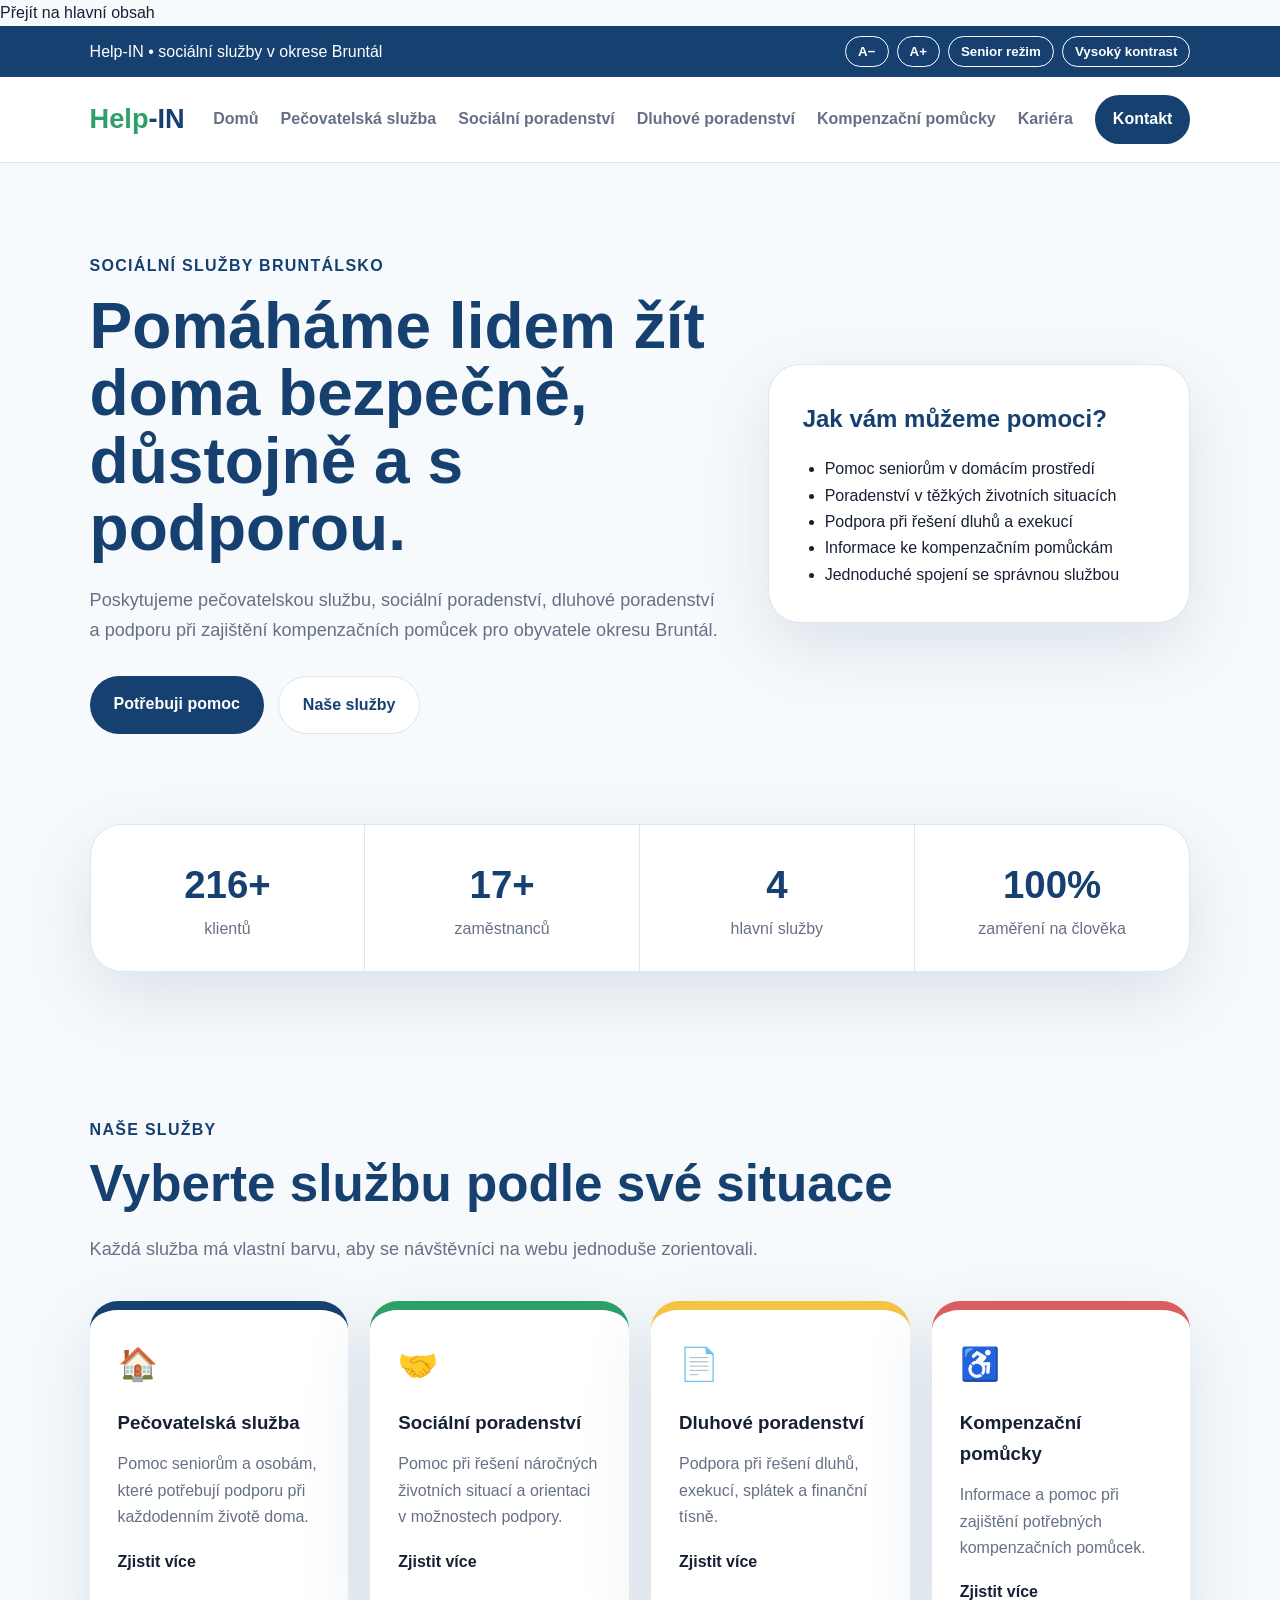
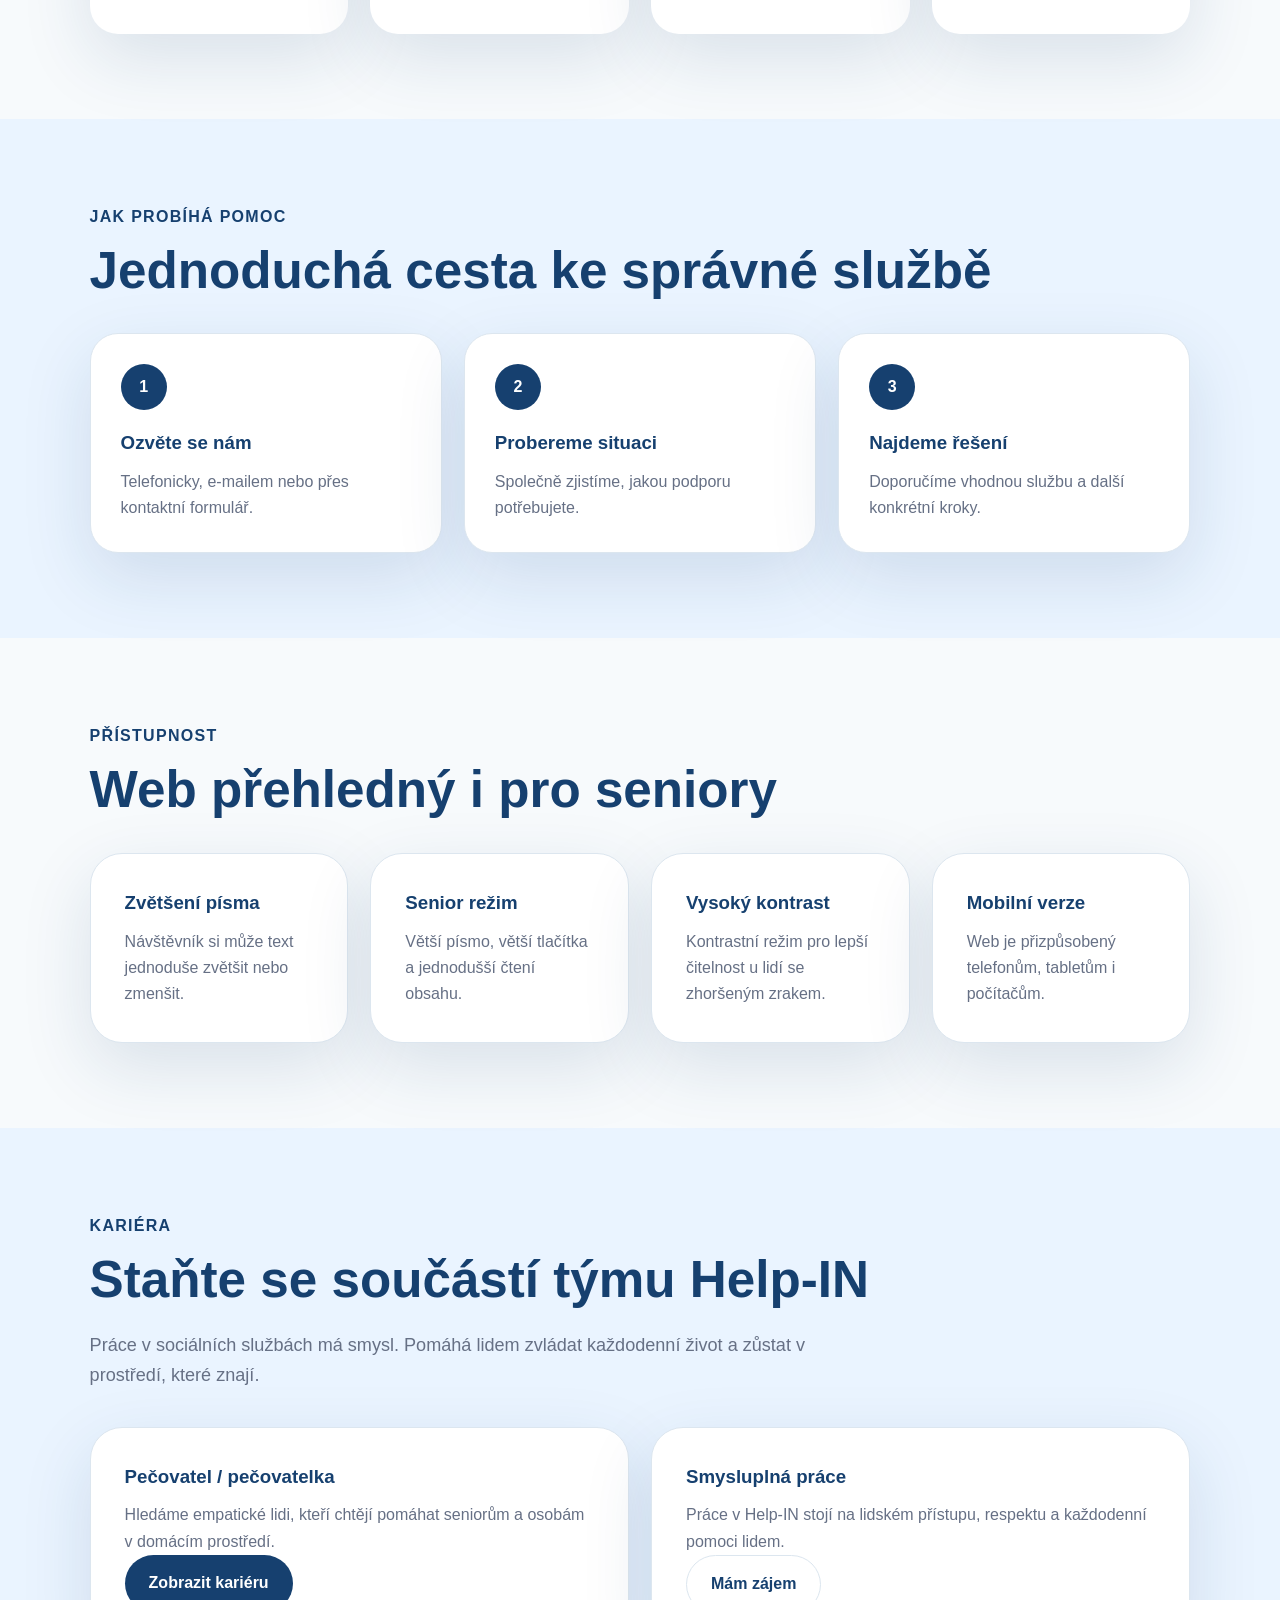
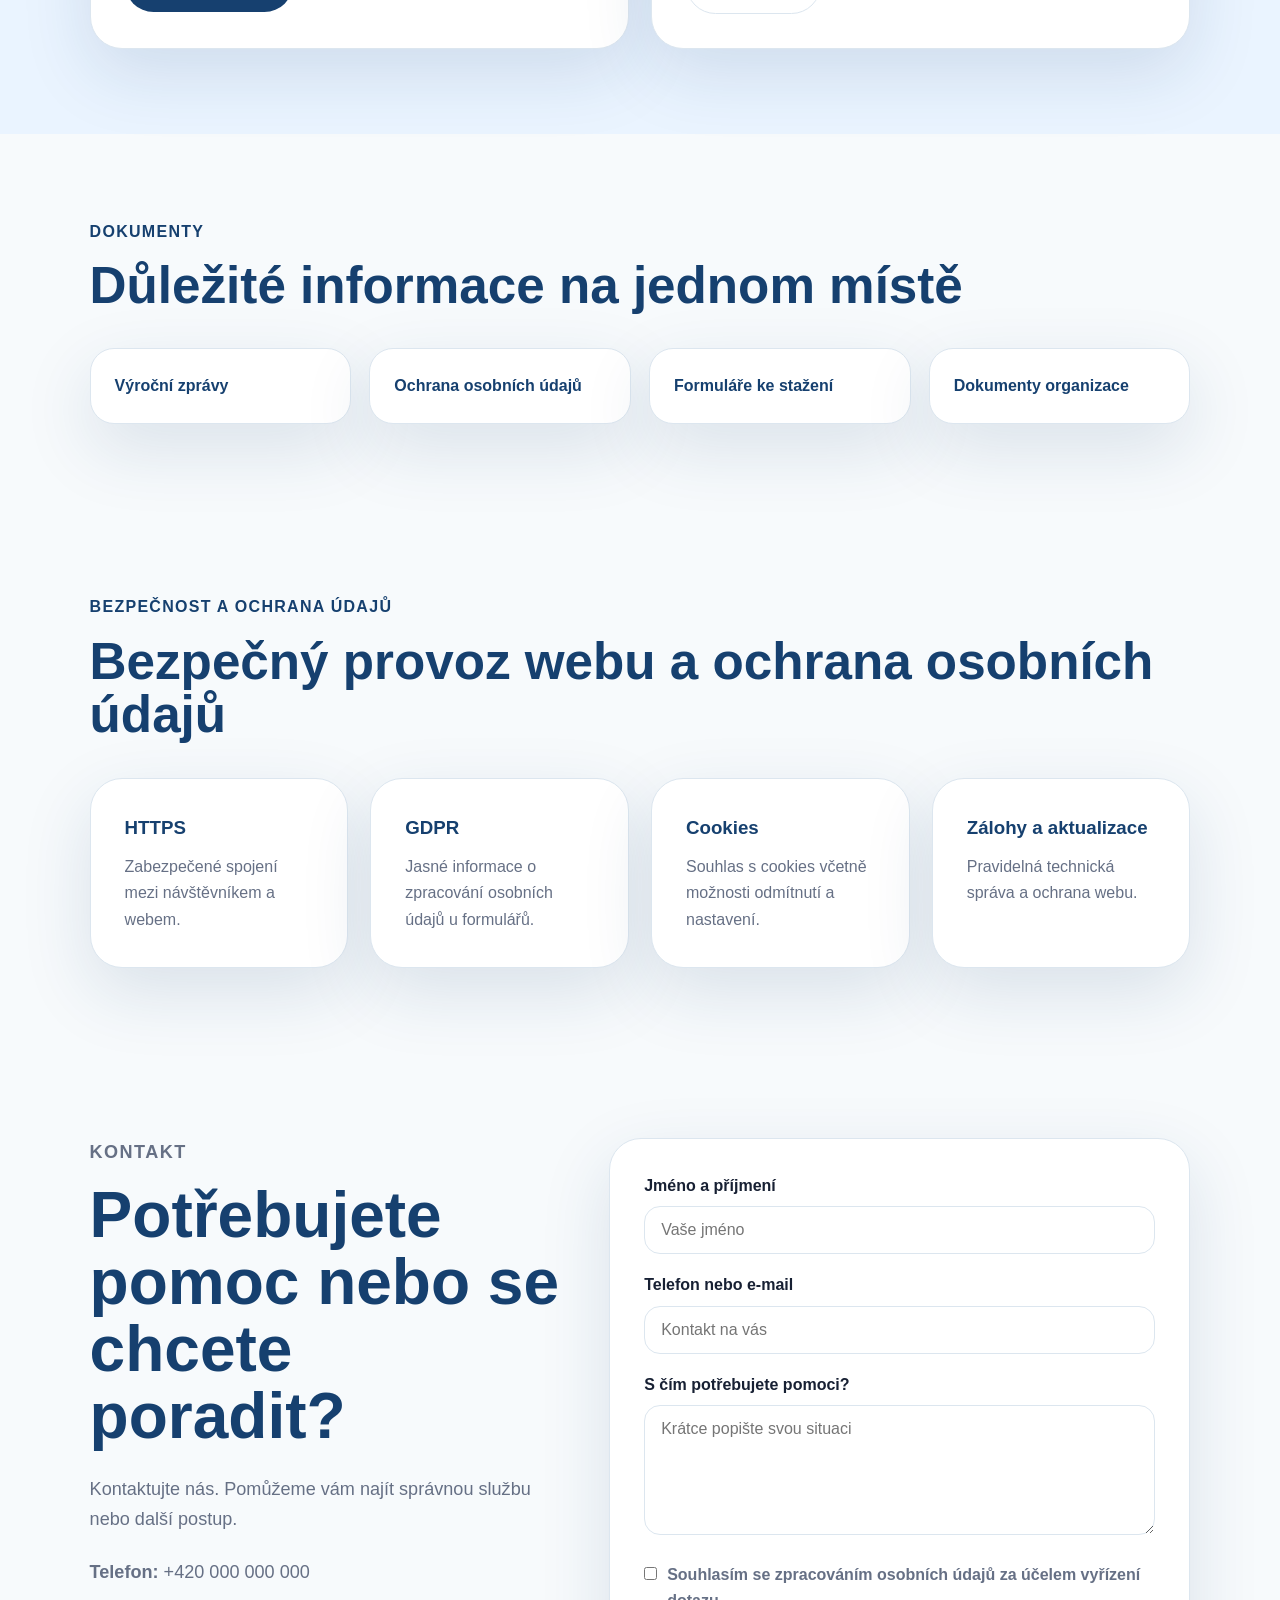
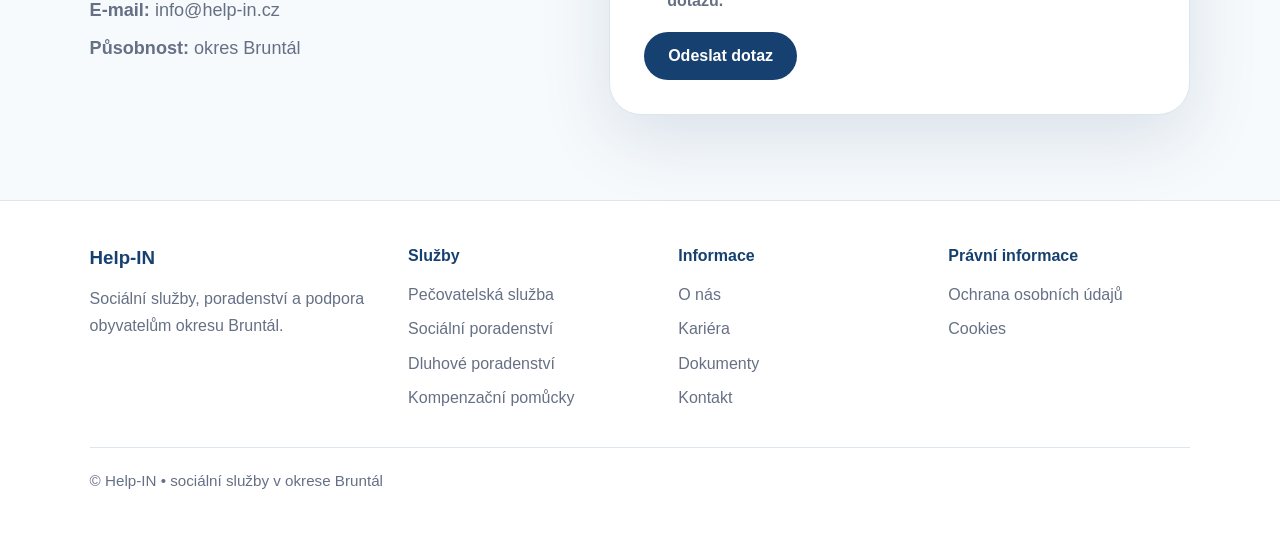
==== commit 9f3d5795: "Update index.html" ====
--- a/index.html
+++ b/index.html
@@ -17,33 +17,32 @@
     <p>Help-IN • sociální služby v okrese Bruntál</p>
 
     <div class="accessibility-actions">
-      <button type="button" onclick="decreaseFont()">A−</button>
-      <button type="button" onclick="increaseFont()">A+</button>
-      <button type="button" onclick="toggleSeniorMode()">Senior režim</button>
-      <button type="button" onclick="toggleContrast()">Vysoký kontrast</button>
+    <button onclick="decreaseFont()">A−</button>
+    <button onclick="increaseFont()">A+</button>
+    <button onclick="toggleSeniorMode()">Senior režim</button>
+    <button onclick="toggleContrast()">Vysoký kontrast</button>
+  </div>
+</div>
+
+<header class="header">
+  <nav class="nav">
+    <a href="index.html" class="logo">
+      <span>Help</span>-IN
+    </a>
+
+    <button class="mobile-toggle" onclick="toggleMenu()">☰</button>
+
+    <div class="menu" id="menu">
+      <a href="index.html">Domů</a>
+      <a href="pecovatelska-sluzba.html">Pečovatelská služba</a>
+      <a href="socialni-poradenstvi.html">Sociální poradenství</a>
+      <a href="dluhove-poradenstvi.html">Dluhové poradenství</a>
+      <a href="kompenzacni-pomucky.html">Kompenzační pomůcky</a>
+      <a href="kariera.html">Kariéra</a>
+      <a href="kontakt.html" class="menu-cta">Kontakt</a>
     </div>
-  </div>
-
-  <header class="header">
-    <nav class="nav" aria-label="Hlavní navigace">
-      <a href="index.html" class="logo"><span>Help</span>-IN</a>
-
-      <button class="mobile-toggle" type="button" onclick="toggleMenu()" aria-label="Otevřít menu">
-        ☰
-      </button>
-
-      <div class="menu" id="menu">
-        <a href="index.html">Domů</a>
-        <a href="pecovatelska-sluzba.html">Pečovatelská služba</a>
-        <a href="socialni-poradenstvi.html">Sociální poradenství</a>
-        <a href="dluhove-poradenstvi.html">Dluhové poradenství</a>
-        <a href="kompenzacni-pomucky.html">Pomůcky</a>
-        <a href="kariera.html">Kariéra</a>
-        <a href="dokumenty.html">Dokumenty</a>
-        <a href="kontakt.html" class="menu-cta">Potřebuji pomoc</a>
-      </div>
-    </nav>
-  </header>
+  </nav>
+</header>
 
   <main id="obsah">
     <section class="hero">
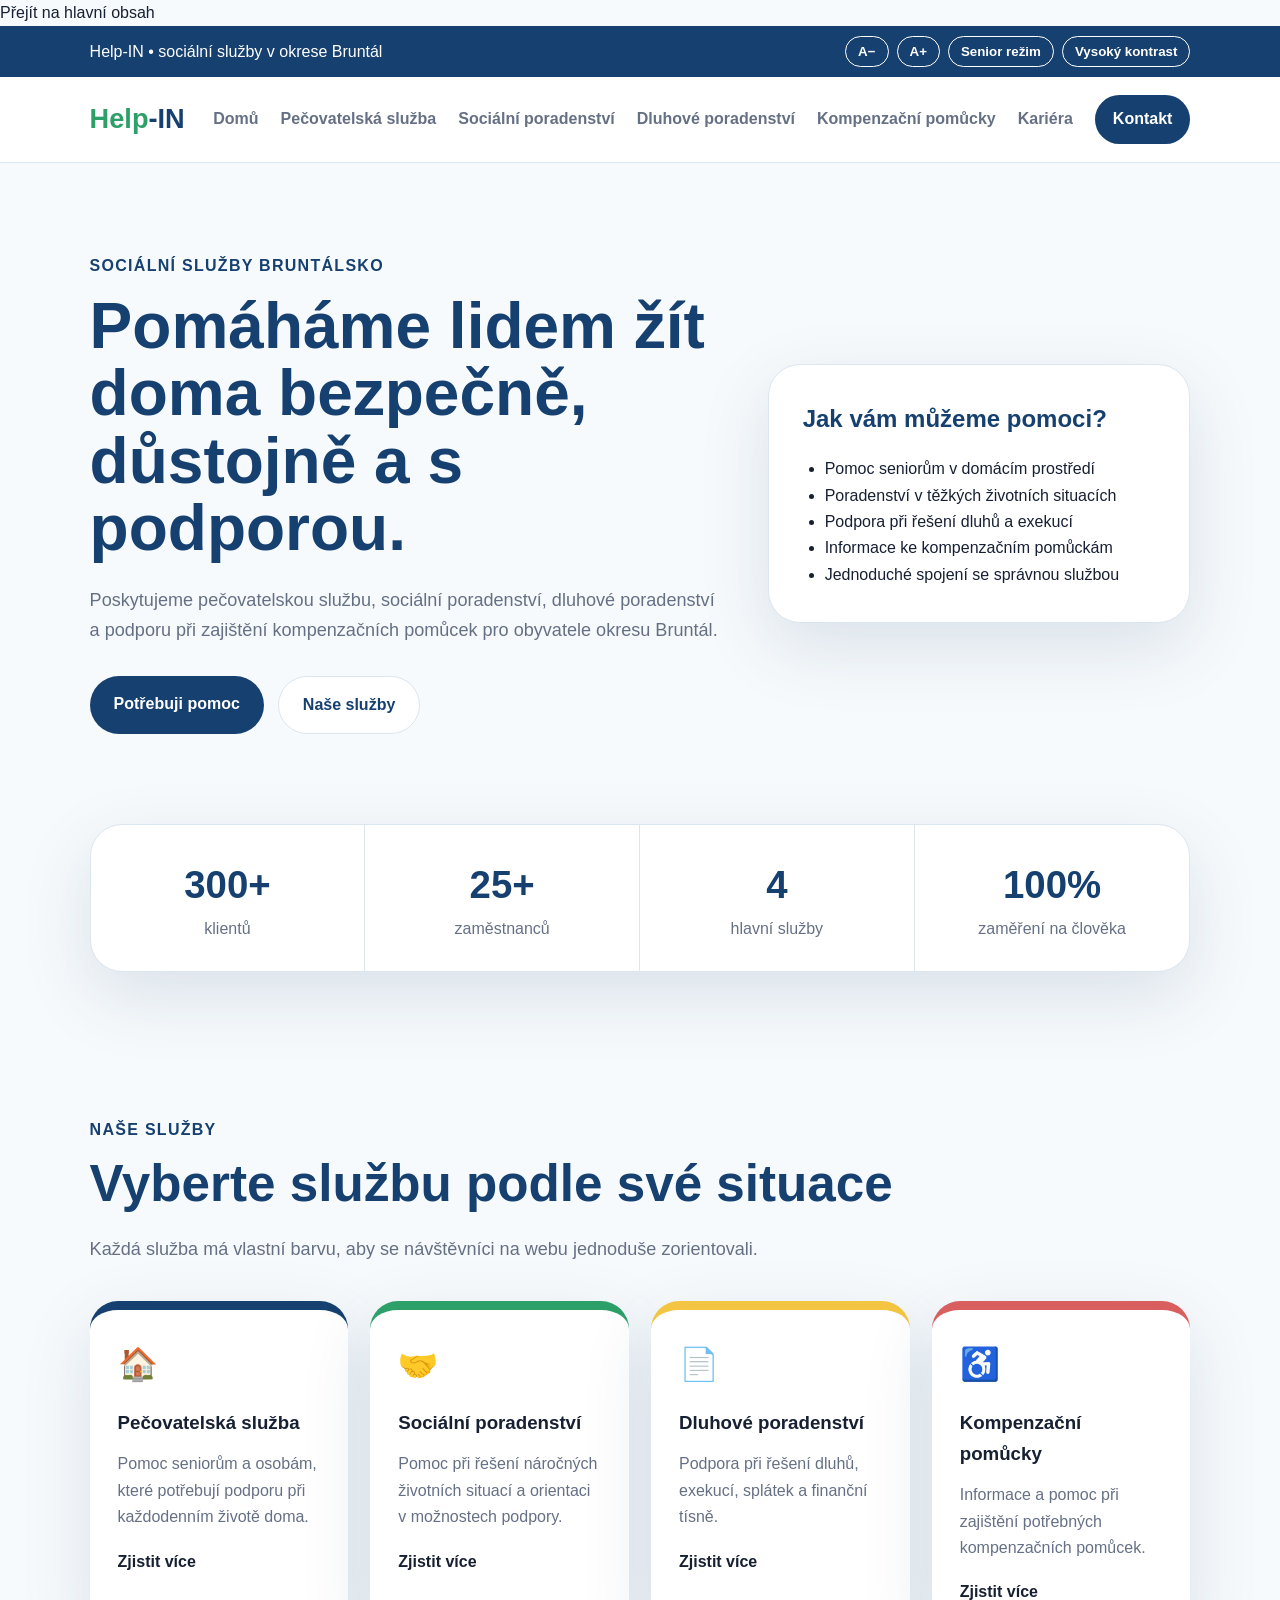
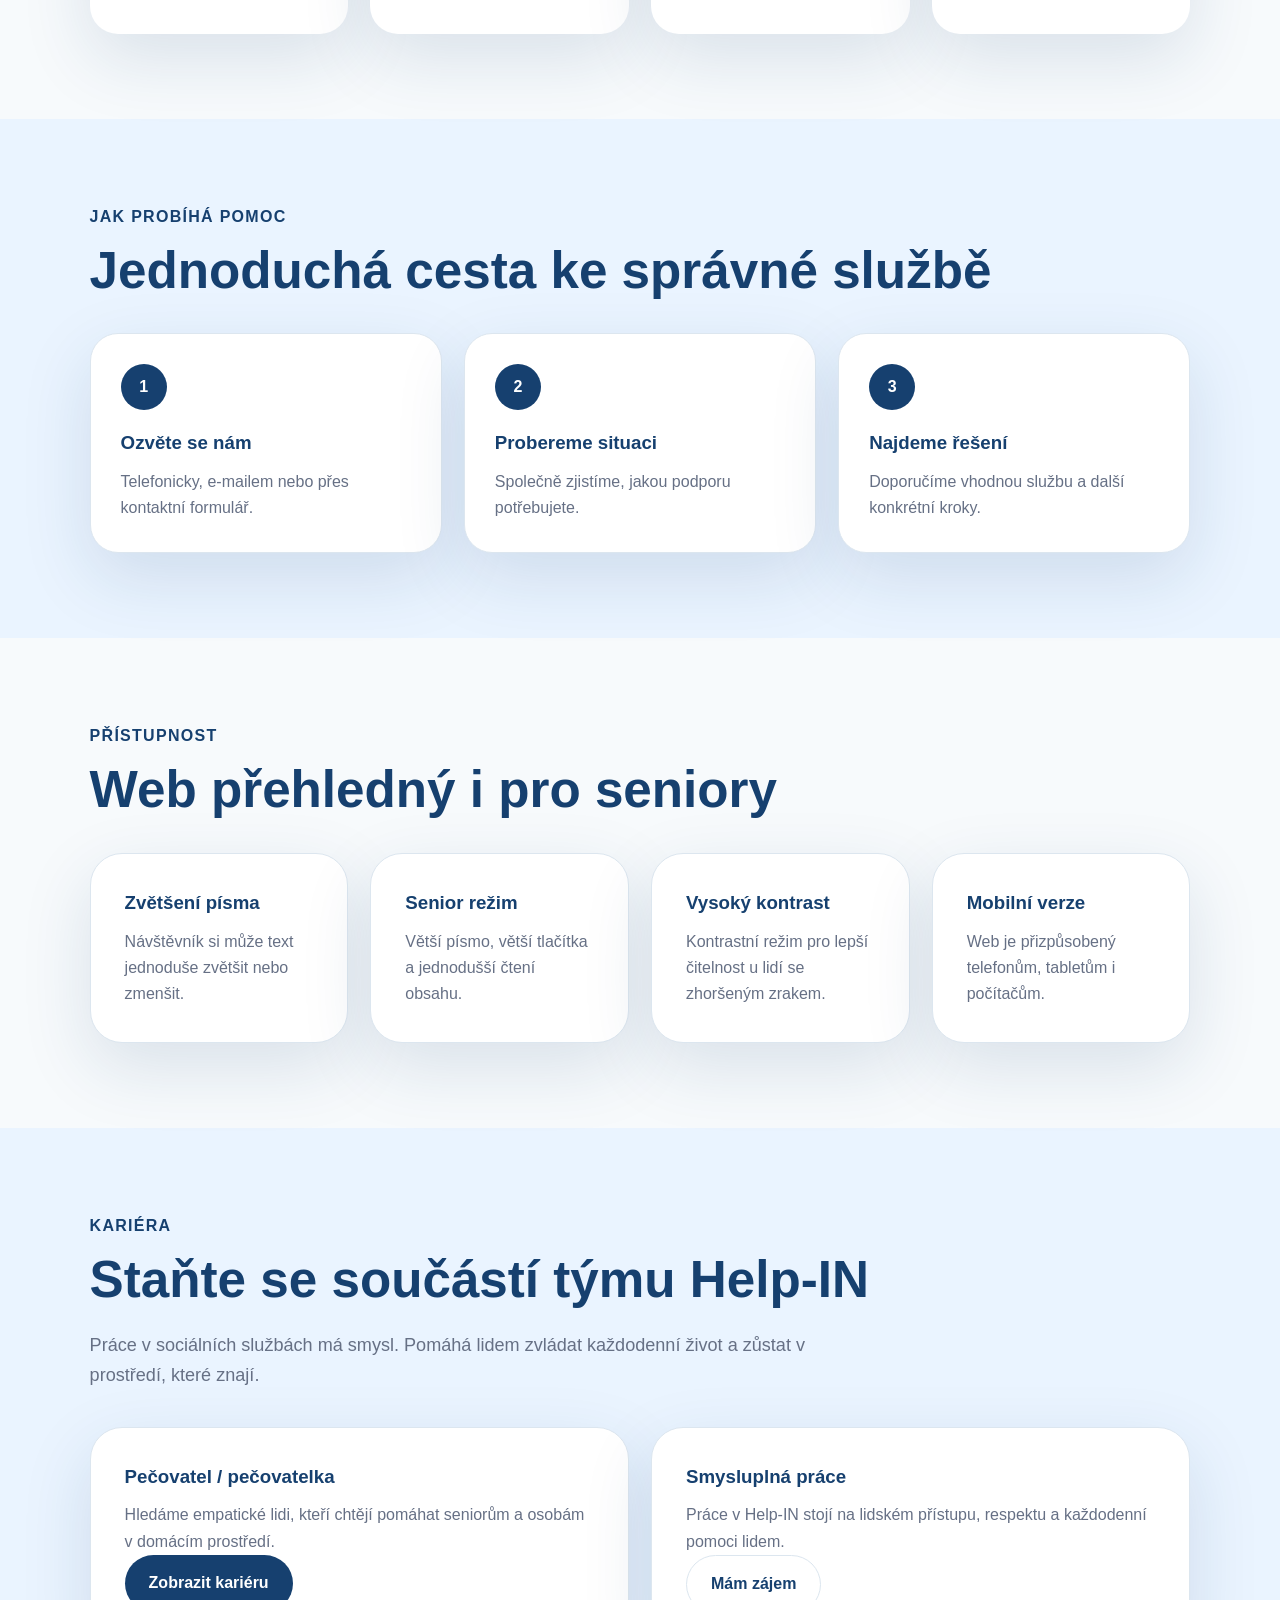
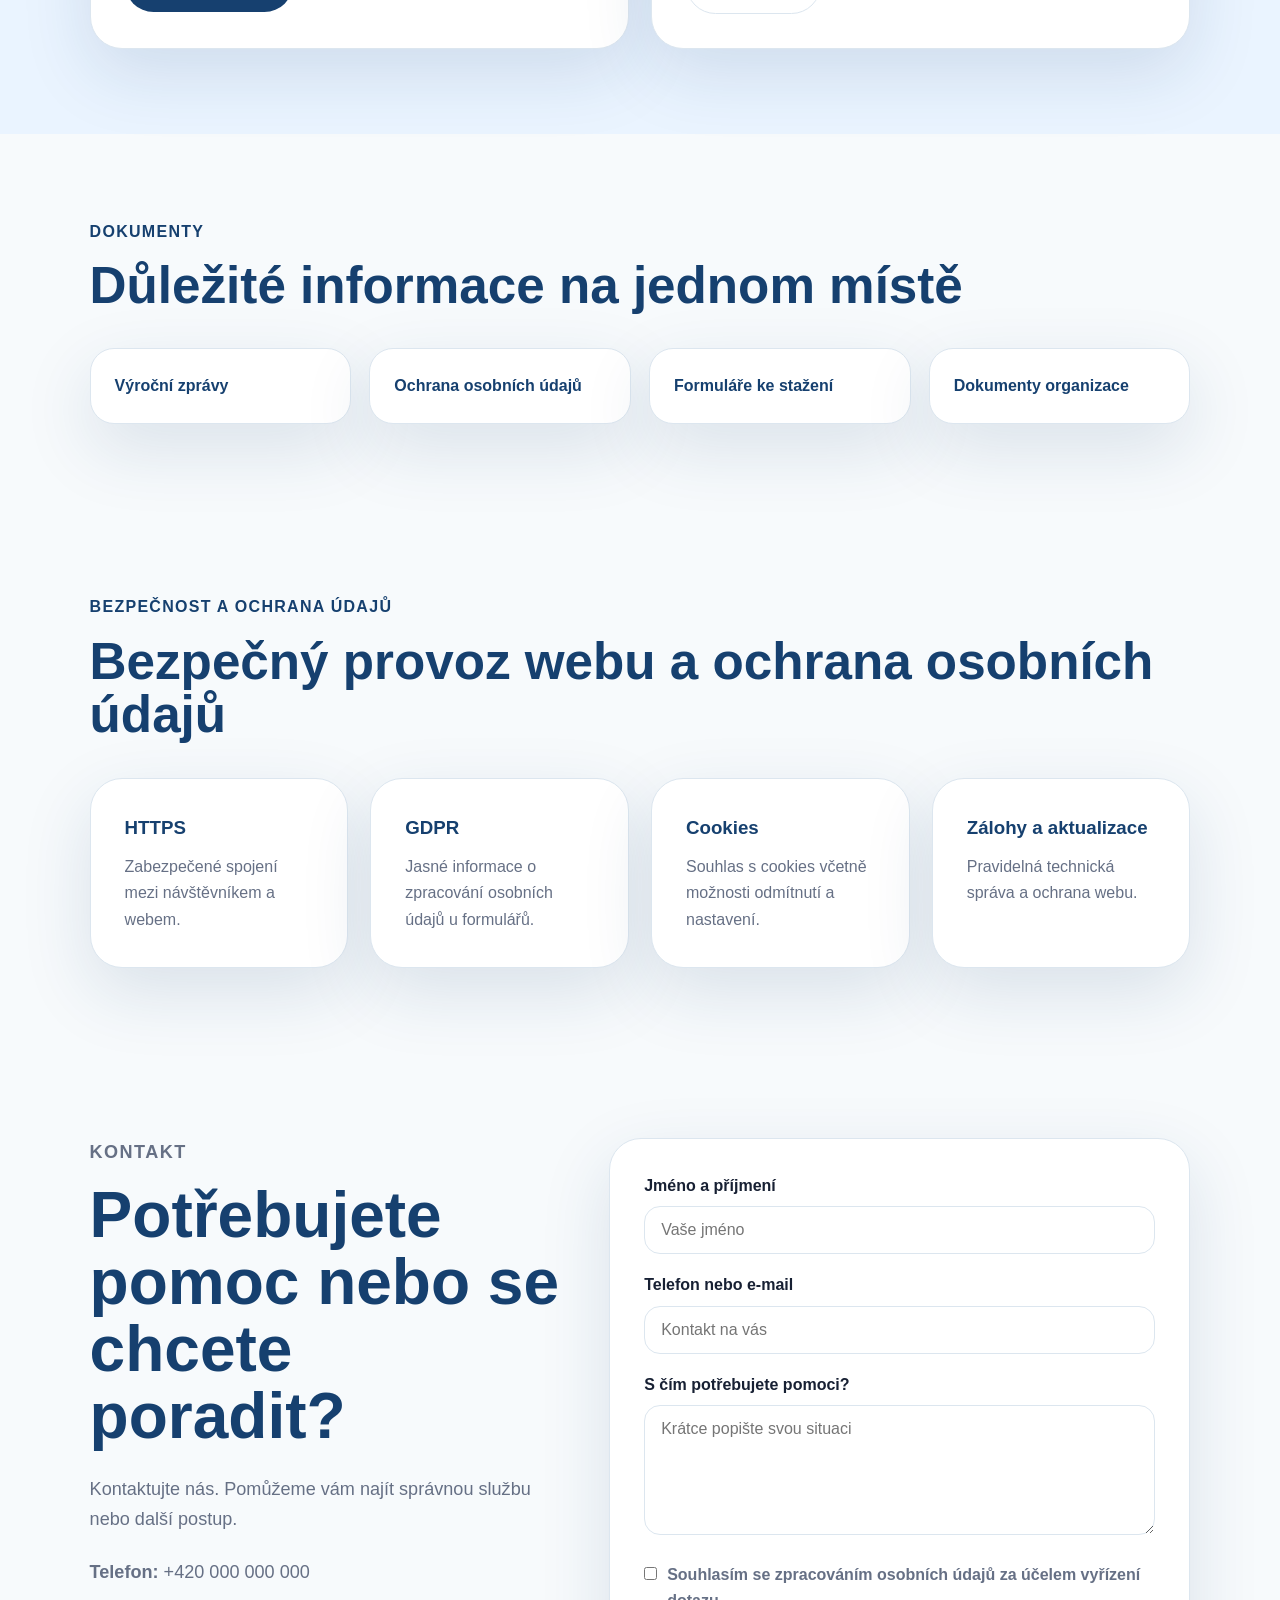
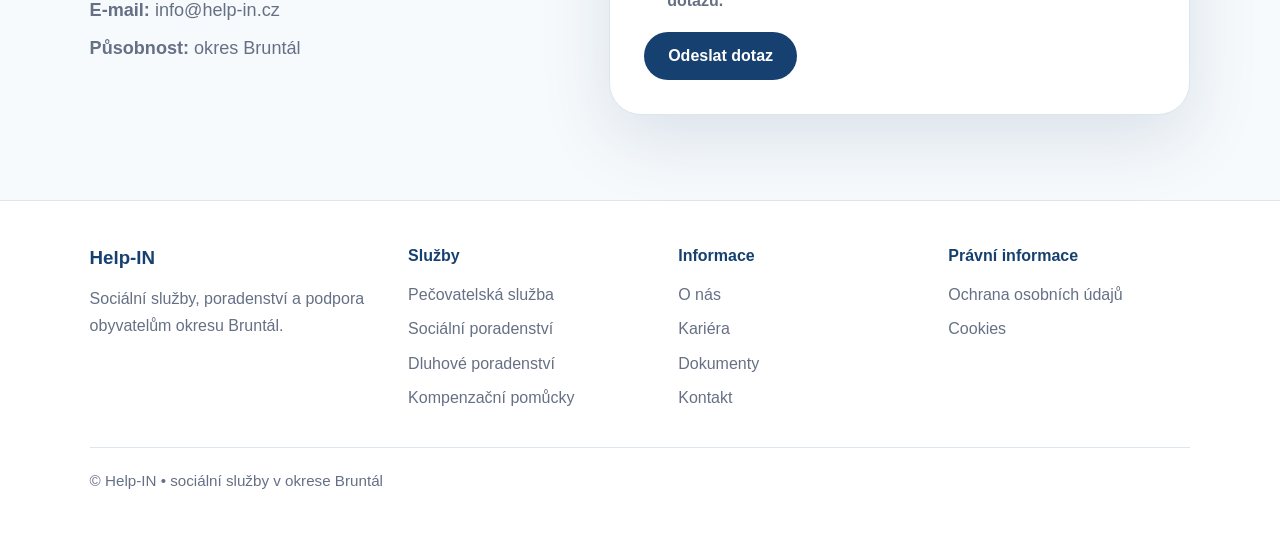
==== commit 5f790a7e: "Update index.html" ====
--- a/index.html
+++ b/index.html
@@ -77,12 +77,12 @@
 
     <section class="stats" aria-label="Základní údaje organizace">
       <div>
-        <strong>216+</strong>
+        <strong>300+</strong>
         <span>klientů</span>
       </div>
 
       <div>
-        <strong>17+</strong>
+        <strong>25+</strong>
         <span>zaměstnanců</span>
       </div>
 
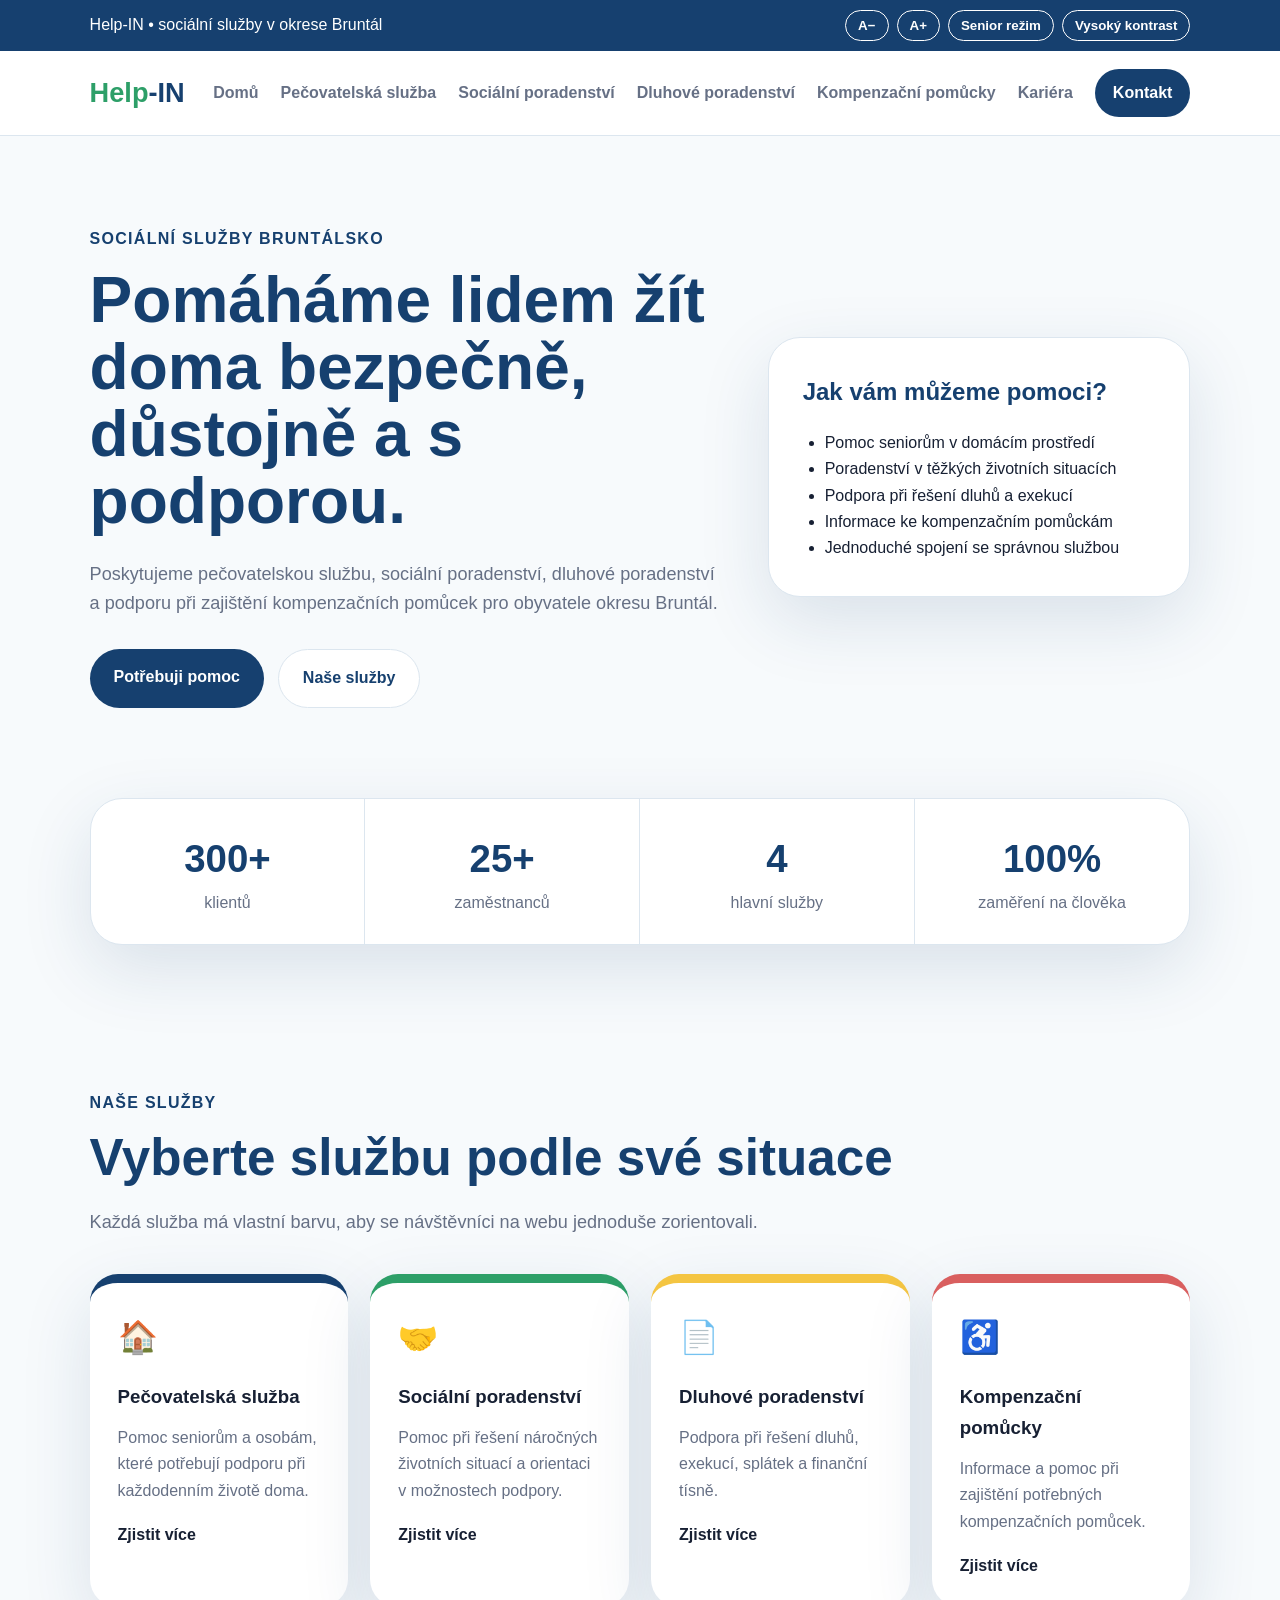
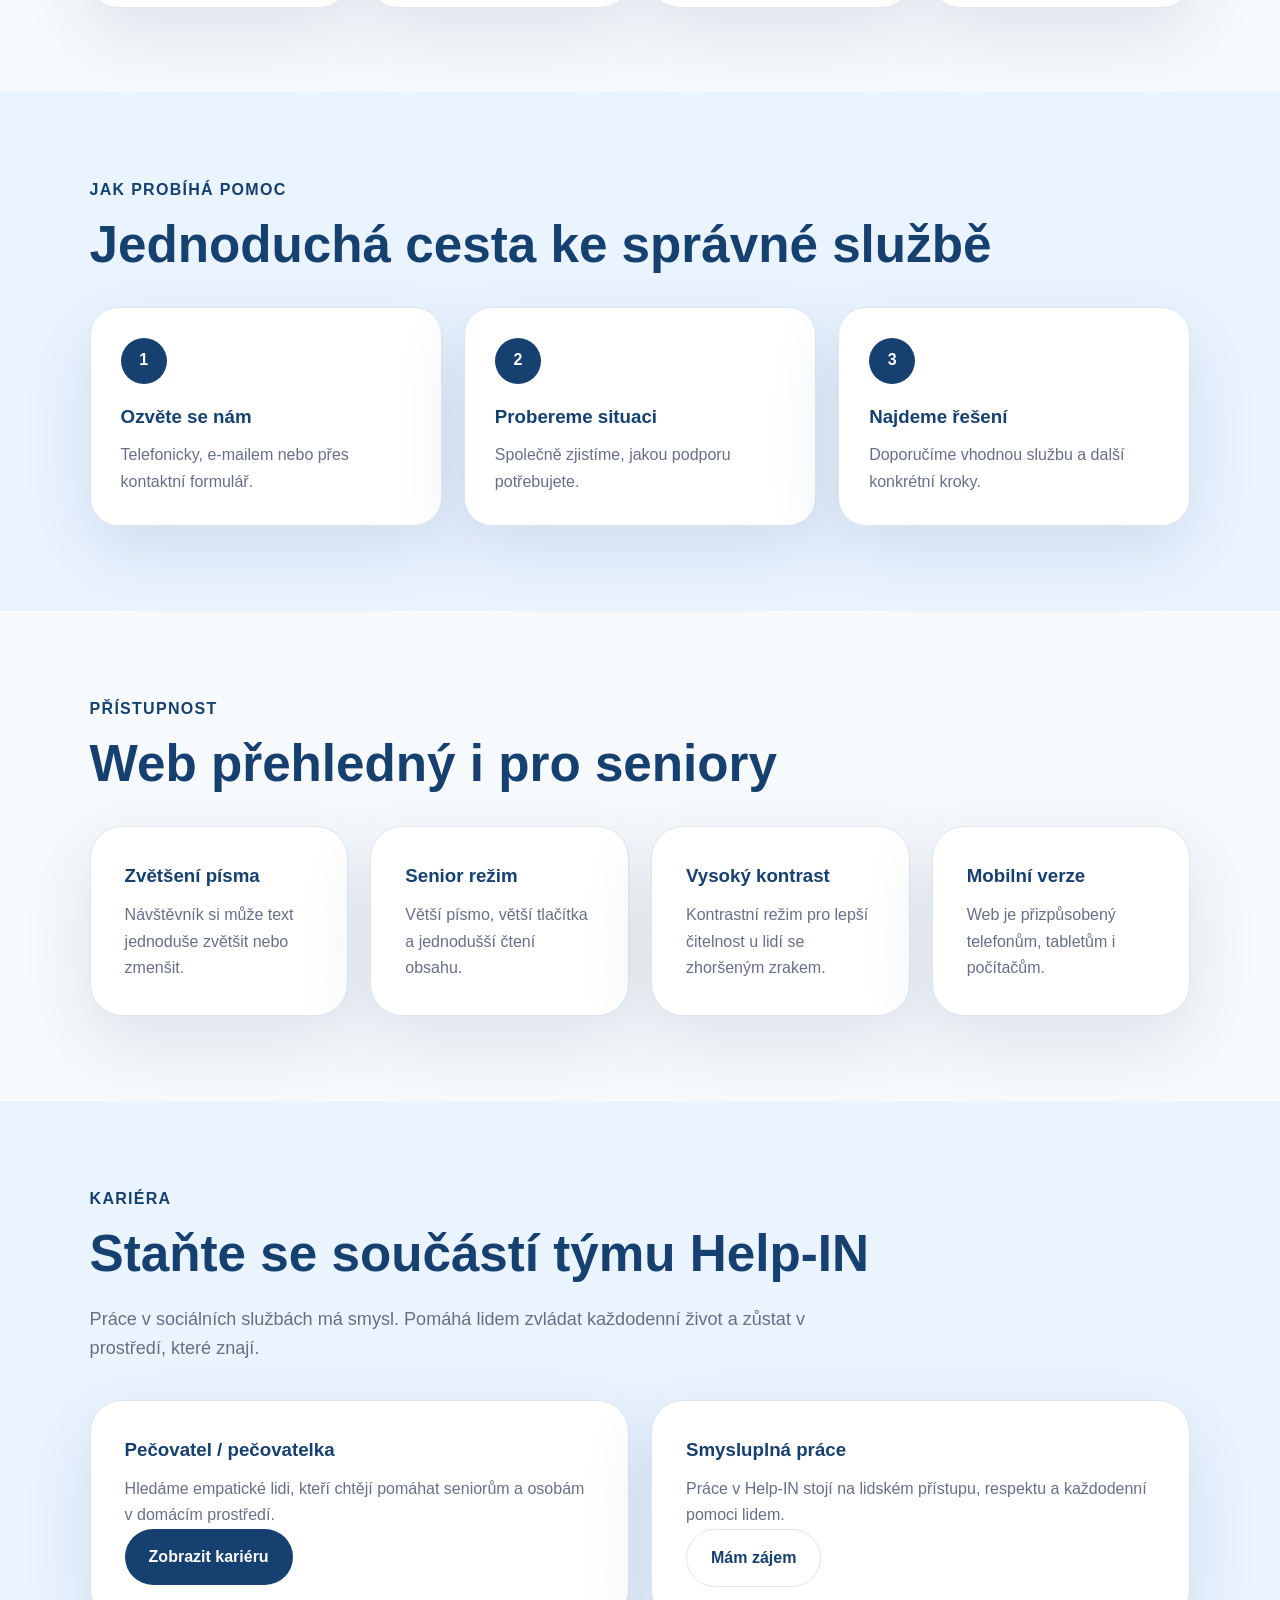
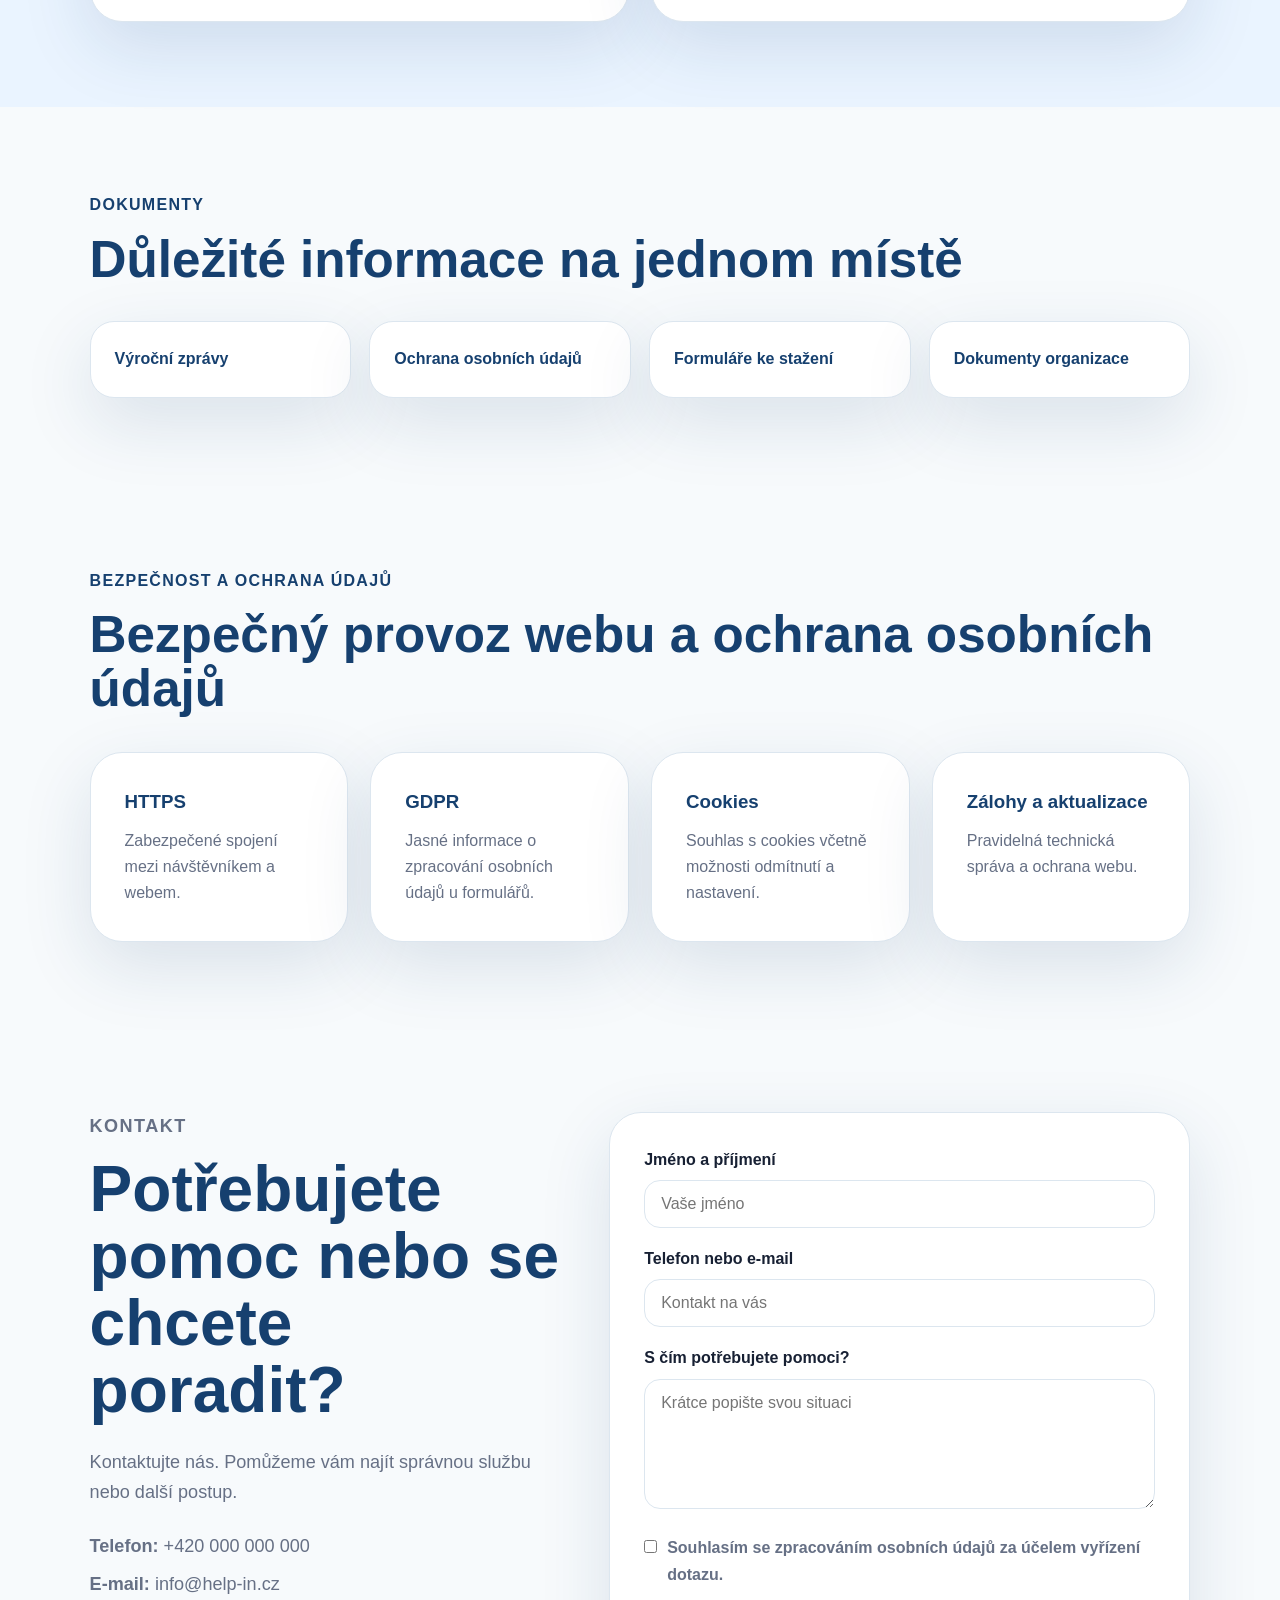
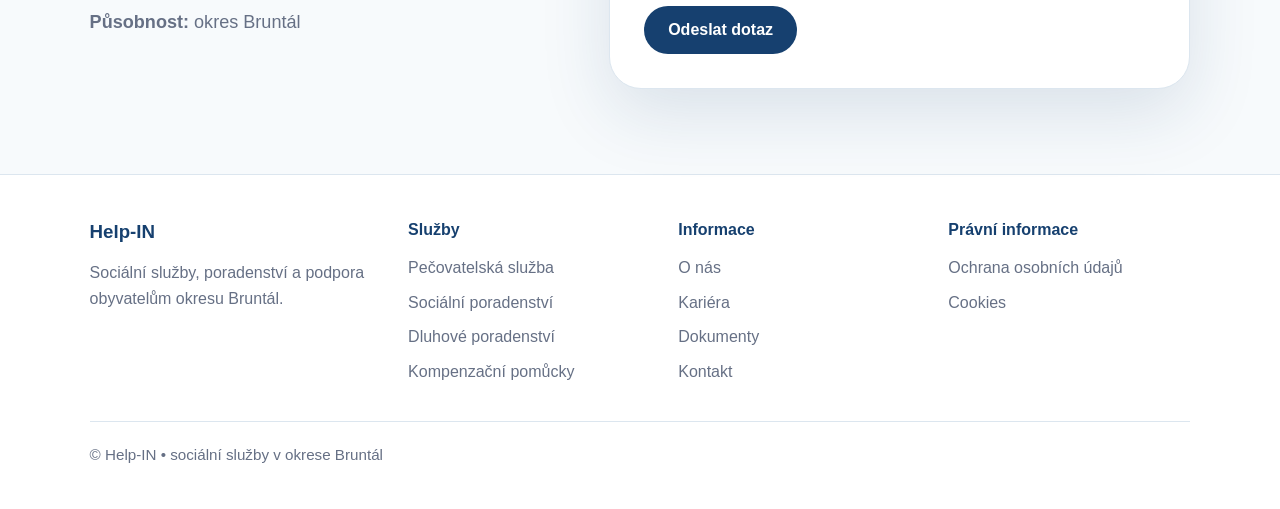
==== commit 6168c848: "Update index.html" ====
--- a/index.html
+++ b/index.html
@@ -11,7 +11,7 @@
 </head>
 
 <body>
-  <a class="skip" href="#obsah">Přejít na hlavní obsah</a>
+
 
   <div class="accessibility-bar">
     <p>Help-IN • sociální služby v okrese Bruntál</p>
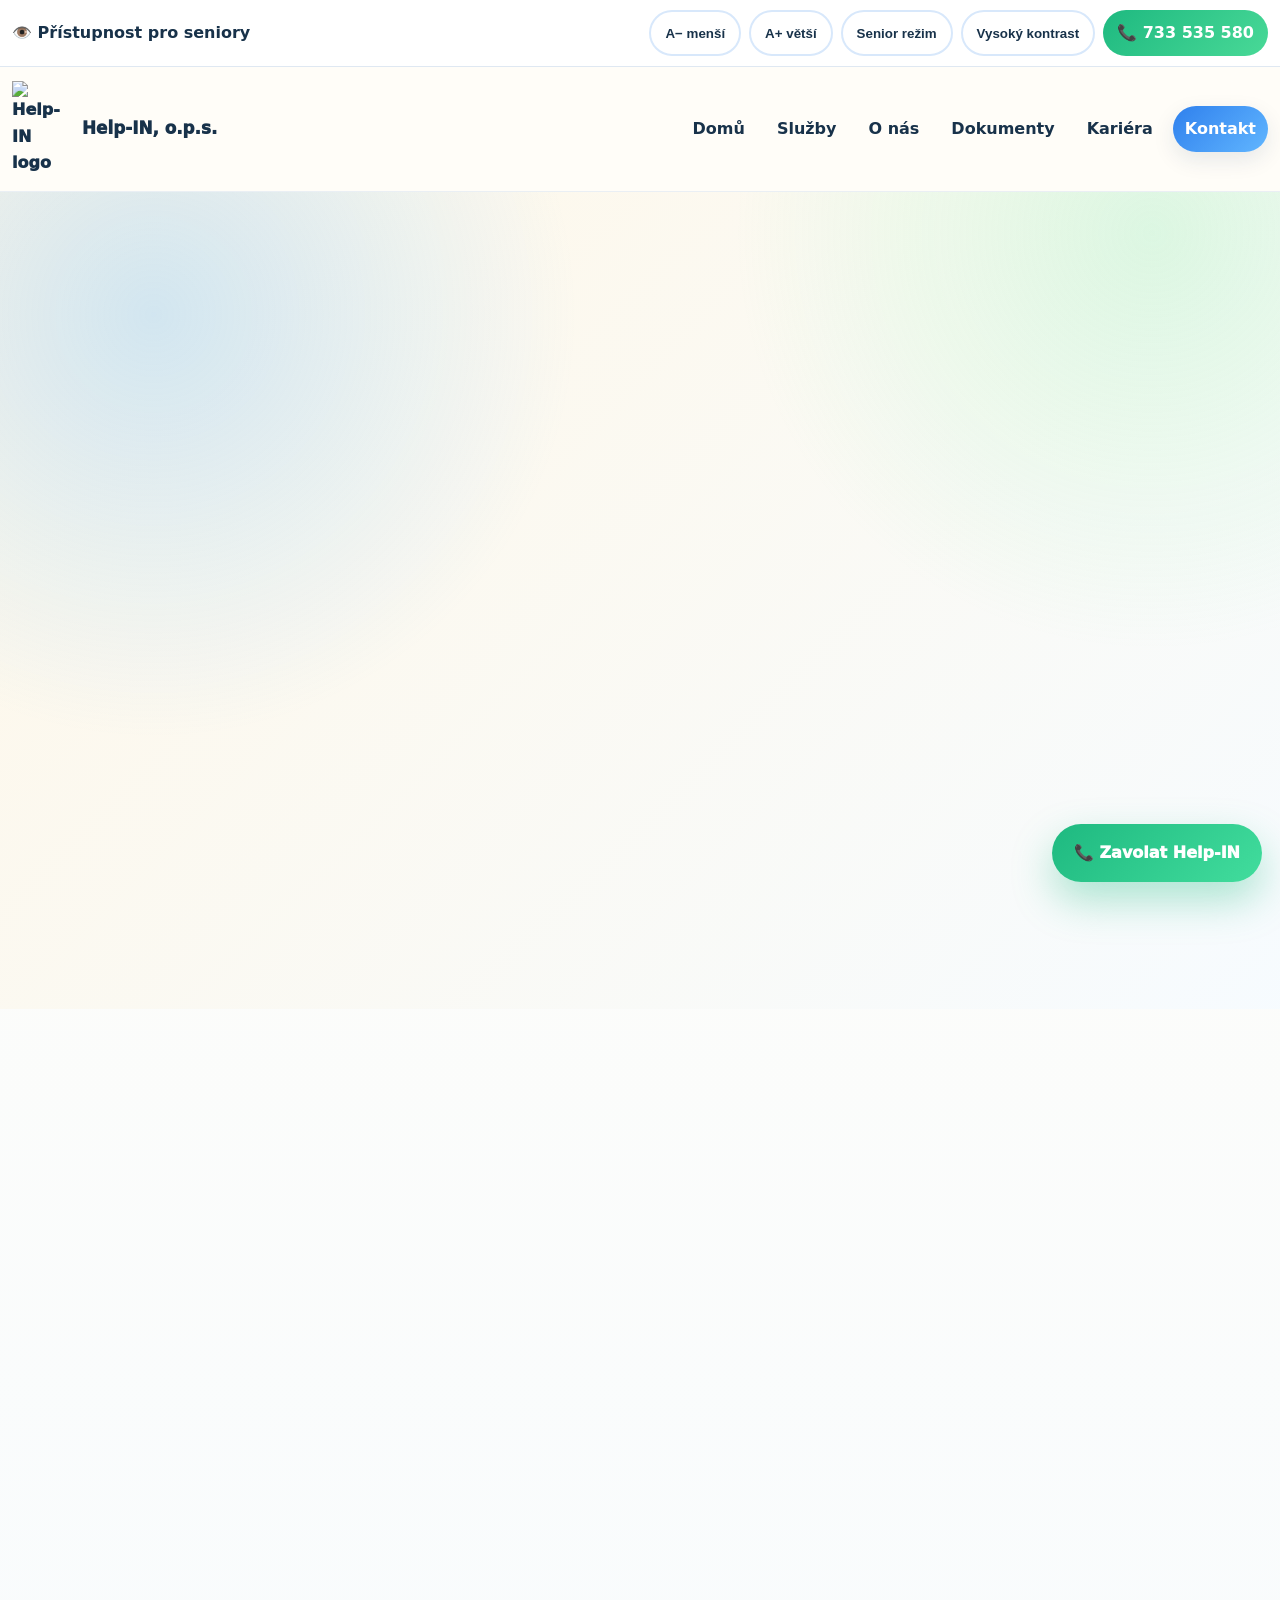
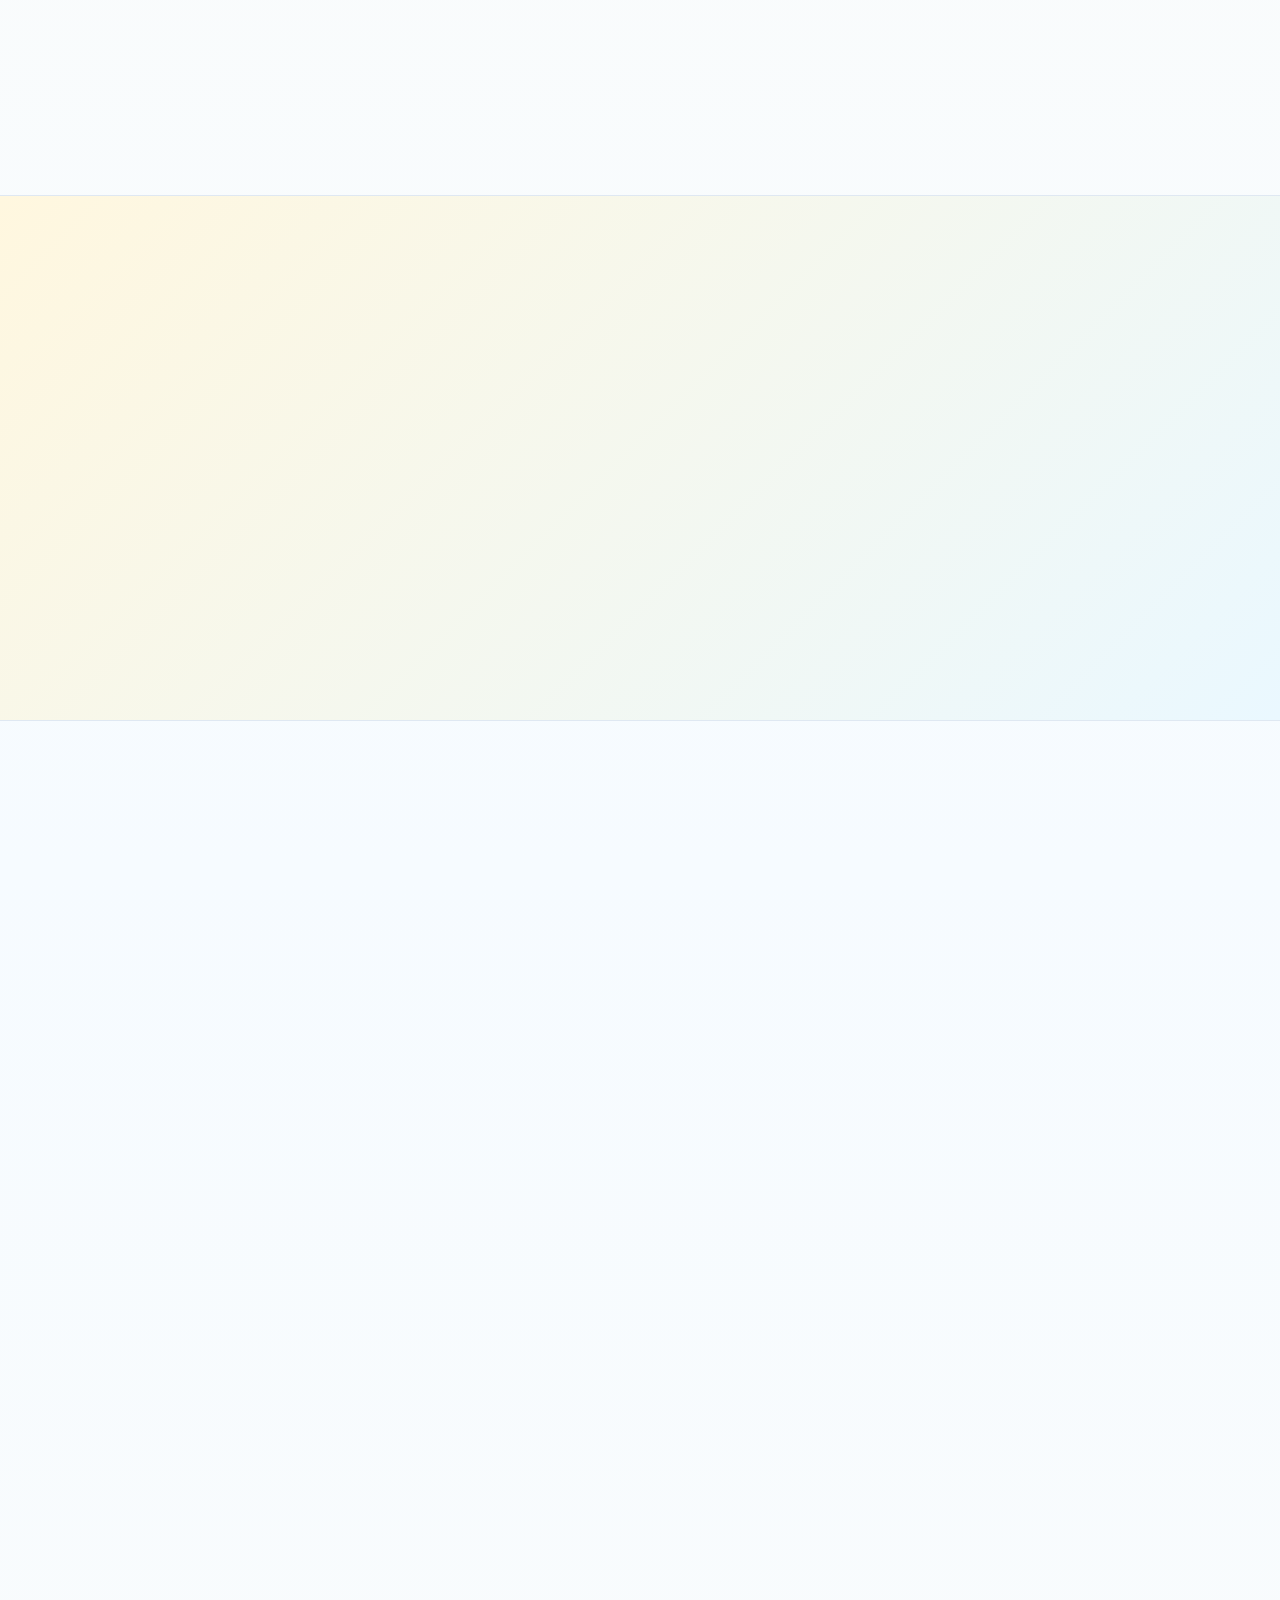
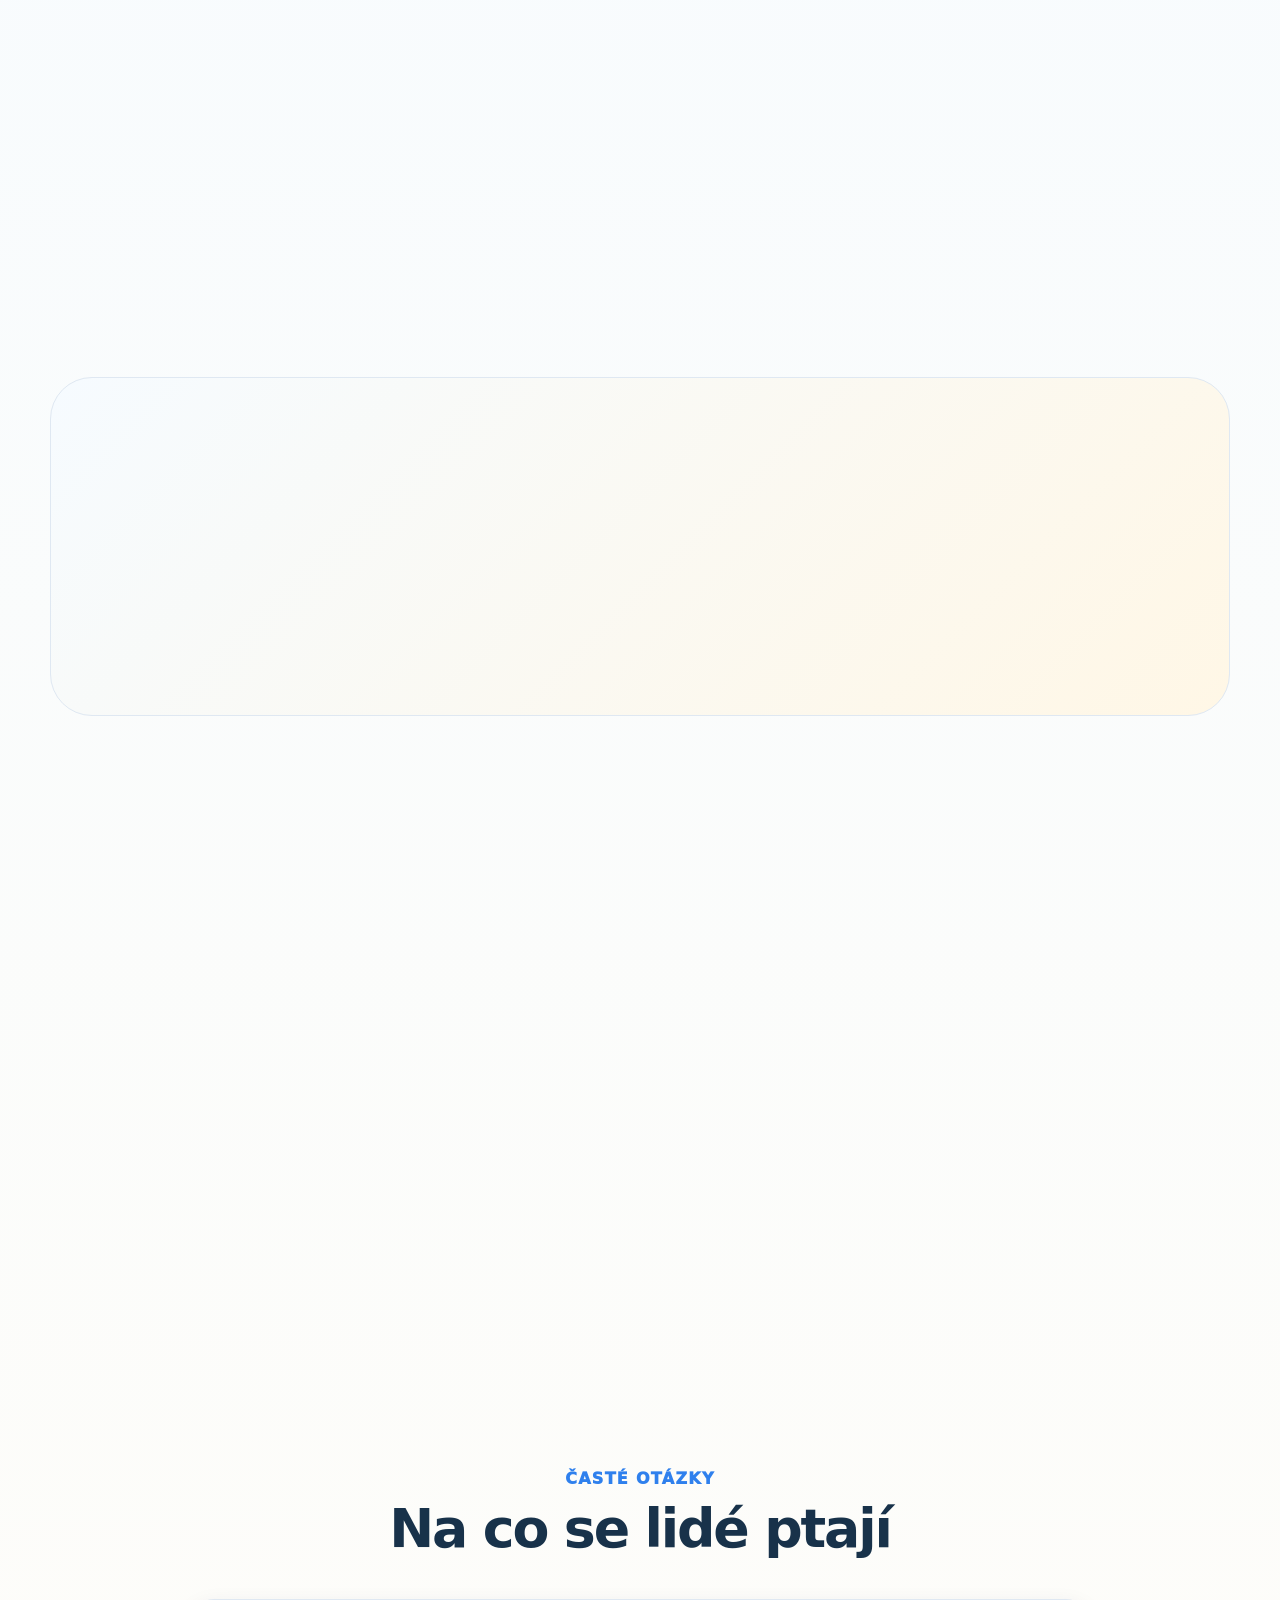
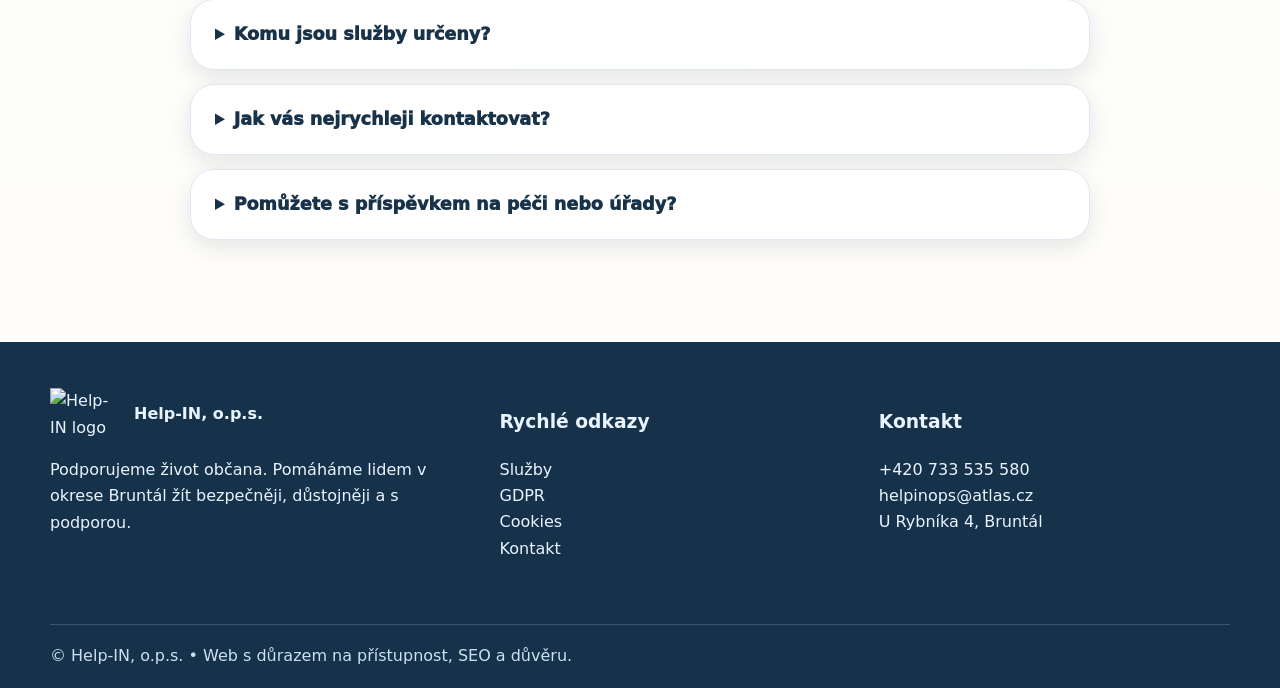
==== commit 233269b6: "Add files via upload" ====
--- a/index.html
+++ b/index.html
@@ -1,345 +1,68 @@
-<!DOCTYPE html>
-<html lang="cs">
-<head>
-  <meta charset="UTF-8" />
-  <meta name="viewport" content="width=device-width, initial-scale=1.0" />
-
-  <title>Help-IN | Sociální služby v okrese Bruntál</title>
-  <meta name="description" content="Help-IN poskytuje pečovatelskou službu, sociální poradenství, dluhové poradenství a podporu při zajištění kompenzačních pomůcek v okrese Bruntál." />
-
-  <link rel="stylesheet" href="style.css" />
-</head>
-
-<body>
-
-
-  <div class="accessibility-bar">
-    <p>Help-IN • sociální služby v okrese Bruntál</p>
-
-    <div class="accessibility-actions">
-    <button onclick="decreaseFont()">A−</button>
-    <button onclick="increaseFont()">A+</button>
-    <button onclick="toggleSeniorMode()">Senior režim</button>
-    <button onclick="toggleContrast()">Vysoký kontrast</button>
+<!DOCTYPE html><html lang="cs"><head><meta charset="UTF-8" />
+<meta name="viewport" content="width=device-width, initial-scale=1.0" />
+<meta name="theme-color" content="#2f80ed" />
+<meta name="robots" content="index, follow" />
+<meta http-equiv="Content-Security-Policy" content="default-src 'self'; img-src 'self' data: https:; style-src 'self' 'unsafe-inline' https://fonts.googleapis.com; font-src https://fonts.gstatic.com; script-src 'self' 'unsafe-inline'; connect-src 'self'; base-uri 'self'; form-action 'self'; upgrade-insecure-requests">
+<link rel="preconnect" href="https://fonts.googleapis.com">
+<link rel="preconnect" href="https://fonts.gstatic.com" crossorigin>
+<link href="https://fonts.googleapis.com/css2?family=Inter:wght@400;600;750;850;900;1000&display=swap" rel="stylesheet">
+<link rel="stylesheet" href="style.css" />
+<link rel="manifest" href="site.webmanifest" />
+<title>Help-IN | Pečovatelská služba a sociální poradenství Bruntál</title>
+<meta name="description" content="Help-IN pomáhá seniorům, osobám se zdravotním postižením a rodinám v okrese Bruntál. Pečovatelská služba, sociální poradenství, dluhové poradenství a kompenzační pomůcky." />
+<meta property="og:title" content="Help-IN | Pomoc seniorům a rodinám v okrese Bruntál"><meta property="og:description" content="Nejste na to sami. Jsme tu pro vás."><meta property="og:type" content="website"><meta property="og:image" content="assets/helpin-logo.png">
+<script type="application/ld+json">{"@context":"https://schema.org","@type":"NGO","name":"Help-IN, o.p.s.","address":{"@type":"PostalAddress","streetAddress":"U Rybníka 4","addressLocality":"Bruntál","postalCode":"79201","addressCountry":"CZ"},"telephone":"+420733535580","email":"helpinops@atlas.cz","url":"https://help-in.cz"}</script>
+</head><body><a class="skip-link" href="#main">Přeskočit na obsah</a>
+<div class="accessibility-bar" aria-label="Nástroje přístupnosti">
+  <div class="access-inner">
+    <div class="access-label">👁️ Přístupnost pro seniory</div>
+    <div class="access-actions">
+      <button class="access-btn" onclick="decreaseFont()">A− menší</button>
+      <button class="access-btn" onclick="increaseFont()">A+ větší</button>
+      <button class="access-btn" onclick="toggleSeniorMode()">Senior režim</button>
+      <button class="access-btn" onclick="toggleContrast()">Vysoký kontrast</button>
+      <a class="access-btn primary" href="tel:+420733535580">📞 733 535 580</a>
+    </div>
   </div>
 </div>
-
-<header class="header">
-  <nav class="nav">
-    <a href="index.html" class="logo">
-      <span>Help</span>-IN
-    </a>
-
-    <button class="mobile-toggle" onclick="toggleMenu()">☰</button>
-
-    <div class="menu" id="menu">
-      <a href="index.html">Domů</a>
-      <a href="pecovatelska-sluzba.html">Pečovatelská služba</a>
-      <a href="socialni-poradenstvi.html">Sociální poradenství</a>
-      <a href="dluhove-poradenstvi.html">Dluhové poradenství</a>
-      <a href="kompenzacni-pomucky.html">Kompenzační pomůcky</a>
-      <a href="kariera.html">Kariéra</a>
-      <a href="kontakt.html" class="menu-cta">Kontakt</a>
+<header class="site-header">
+  <nav class="nav" aria-label="Hlavní navigace">
+    <a class="brand" href="index.html"><img src="assets/helpin-logo.png" alt="Help-IN logo"><span>Help-IN, o.p.s.</span></a>
+    <button class="mobile-toggle" onclick="toggleMenu()" aria-label="Otevřít menu">Menu</button>
+    <div class="menu">
+      <a href="index.html" class="">Domů</a><a href="index.html#sluzby" class="">Služby</a><a href="o-nas.html" class="">O nás</a><a href="dokumenty.html" class="">Dokumenty</a><a href="kariera.html" class="">Kariéra</a><a href="kontakt.html" class="cta">Kontakt</a>
     </div>
   </nav>
-</header>
-
-  <main id="obsah">
-    <section class="hero">
-      <div class="hero-content">
-        <p class="eyebrow">Sociální služby Bruntálsko</p>
-
-        <h1>Pomáháme lidem žít doma bezpečně, důstojně a s podporou.</h1>
-
-        <p class="hero-text">
-          Poskytujeme pečovatelskou službu, sociální poradenství, dluhové poradenství
-          a podporu při zajištění kompenzačních pomůcek pro obyvatele okresu Bruntál.
-        </p>
-
-        <div class="hero-buttons">
-          <a href="kontakt.html" class="btn primary">Potřebuji pomoc</a>
-          <a href="pecovatelska-sluzba.html" class="btn secondary">Naše služby</a>
-        </div>
-      </div>
-
-      <aside class="hero-card">
-        <h2>Jak vám můžeme pomoci?</h2>
-
-        <ul>
-          <li>Pomoc seniorům v domácím prostředí</li>
-          <li>Poradenství v těžkých životních situacích</li>
-          <li>Podpora při řešení dluhů a exekucí</li>
-          <li>Informace ke kompenzačním pomůckám</li>
-          <li>Jednoduché spojení se správnou službou</li>
-        </ul>
-      </aside>
-    </section>
-
-    <section class="stats" aria-label="Základní údaje organizace">
-      <div>
-        <strong>300+</strong>
-        <span>klientů</span>
-      </div>
-
-      <div>
-        <strong>25+</strong>
-        <span>zaměstnanců</span>
-      </div>
-
-      <div>
-        <strong>4</strong>
-        <span>hlavní služby</span>
-      </div>
-
-      <div>
-        <strong>100%</strong>
-        <span>zaměření na člověka</span>
-      </div>
-    </section>
-
-    <section class="section">
-      <p class="eyebrow">Naše služby</p>
-      <h2>Vyberte službu podle své situace</h2>
-
-      <p class="section-lead">
-        Každá služba má vlastní barvu, aby se návštěvníci na webu jednoduše zorientovali.
-      </p>
-
-      <div class="services">
-        <article class="service service-blue">
-          <div class="service-icon">🏠</div>
-          <h3>Pečovatelská služba</h3>
-          <p>
-            Pomoc seniorům a osobám, které potřebují podporu při každodenním životě doma.
-          </p>
-          <a href="pecovatelska-sluzba.html" class="service-link">Zjistit více</a>
-        </article>
-
-        <article class="service service-green">
-          <div class="service-icon">🤝</div>
-          <h3>Sociální poradenství</h3>
-          <p>
-            Pomoc při řešení náročných životních situací a orientaci v možnostech podpory.
-          </p>
-          <a href="socialni-poradenstvi.html" class="service-link">Zjistit více</a>
-        </article>
-
-        <article class="service service-yellow">
-          <div class="service-icon">📄</div>
-          <h3>Dluhové poradenství</h3>
-          <p>
-            Podpora při řešení dluhů, exekucí, splátek a finanční tísně.
-          </p>
-          <a href="dluhove-poradenstvi.html" class="service-link">Zjistit více</a>
-        </article>
-
-        <article class="service service-red">
-          <div class="service-icon">♿</div>
-          <h3>Kompenzační pomůcky</h3>
-          <p>
-            Informace a pomoc při zajištění potřebných kompenzačních pomůcek.
-          </p>
-          <a href="kompenzacni-pomucky.html" class="service-link">Zjistit více</a>
-        </article>
-      </div>
-    </section>
-
-    <section class="section soft">
-      <p class="eyebrow">Jak probíhá pomoc</p>
-      <h2>Jednoduchá cesta ke správné službě</h2>
-
-      <div class="steps">
-        <div class="step">
-          <span>1</span>
-          <h3>Ozvěte se nám</h3>
-          <p>Telefonicky, e-mailem nebo přes kontaktní formulář.</p>
-        </div>
-
-        <div class="step">
-          <span>2</span>
-          <h3>Probereme situaci</h3>
-          <p>Společně zjistíme, jakou podporu potřebujete.</p>
-        </div>
-
-        <div class="step">
-          <span>3</span>
-          <h3>Najdeme řešení</h3>
-          <p>Doporučíme vhodnou službu a další konkrétní kroky.</p>
-        </div>
-      </div>
-    </section>
-
-    <section class="section">
-      <p class="eyebrow">Přístupnost</p>
-      <h2>Web přehledný i pro seniory</h2>
-
-      <div class="grid-4">
-        <div class="card">
-          <h3>Zvětšení písma</h3>
-          <p>Návštěvník si může text jednoduše zvětšit nebo zmenšit.</p>
-        </div>
-
-        <div class="card">
-          <h3>Senior režim</h3>
-          <p>Větší písmo, větší tlačítka a jednodušší čtení obsahu.</p>
-        </div>
-
-        <div class="card">
-          <h3>Vysoký kontrast</h3>
-          <p>Kontrastní režim pro lepší čitelnost u lidí se zhoršeným zrakem.</p>
-        </div>
-
-        <div class="card">
-          <h3>Mobilní verze</h3>
-          <p>Web je přizpůsobený telefonům, tabletům i počítačům.</p>
-        </div>
-      </div>
-    </section>
-
-    <section class="section soft">
-      <p class="eyebrow">Kariéra</p>
-      <h2>Staňte se součástí týmu Help-IN</h2>
-
-      <p class="section-lead">
-        Práce v sociálních službách má smysl. Pomáhá lidem zvládat každodenní život
-        a zůstat v prostředí, které znají.
-      </p>
-
-      <div class="grid-2">
-        <article class="card">
-          <h3>Pečovatel / pečovatelka</h3>
-          <p>
-            Hledáme empatické lidi, kteří chtějí pomáhat seniorům a osobám v domácím prostředí.
-          </p>
-          <a href="kariera.html" class="btn primary">Zobrazit kariéru</a>
-        </article>
-
-        <article class="card">
-          <h3>Smysluplná práce</h3>
-          <p>
-            Práce v Help-IN stojí na lidském přístupu, respektu a každodenní pomoci lidem.
-          </p>
-          <a href="kontakt.html" class="btn secondary">Mám zájem</a>
-        </article>
-      </div>
-    </section>
-
-    <section class="section">
-      <p class="eyebrow">Dokumenty</p>
-      <h2>Důležité informace na jednom místě</h2>
-
-      <div class="documents">
-        <a href="dokumenty.html">Výroční zprávy</a>
-        <a href="gdpr.html">Ochrana osobních údajů</a>
-        <a href="dokumenty.html">Formuláře ke stažení</a>
-        <a href="dokumenty.html">Dokumenty organizace</a>
-      </div>
-    </section>
-
-    <section class="section security">
-      <p class="eyebrow">Bezpečnost a ochrana údajů</p>
-      <h2>Bezpečný provoz webu a ochrana osobních údajů</h2>
-
-      <div class="grid-4">
-        <div class="card">
-          <h3>HTTPS</h3>
-          <p>Zabezpečené spojení mezi návštěvníkem a webem.</p>
-        </div>
-
-        <div class="card">
-          <h3>GDPR</h3>
-          <p>Jasné informace o zpracování osobních údajů u formulářů.</p>
-        </div>
-
-        <div class="card">
-          <h3>Cookies</h3>
-          <p>Souhlas s cookies včetně možnosti odmítnutí a nastavení.</p>
-        </div>
-
-        <div class="card">
-          <h3>Zálohy a aktualizace</h3>
-          <p>Pravidelná technická správa a ochrana webu.</p>
-        </div>
-      </div>
-    </section>
-
-    <section class="contact-section">
-      <div>
-        <p class="eyebrow">Kontakt</p>
-        <h2>Potřebujete pomoc nebo se chcete poradit?</h2>
-
-        <p>
-          Kontaktujte nás. Pomůžeme vám najít správnou službu nebo další postup.
-        </p>
-
-        <div class="contact-info">
-          <p><strong>Telefon:</strong> +420 000 000 000</p>
-          <p><strong>E-mail:</strong> info@help-in.cz</p>
-          <p><strong>Působnost:</strong> okres Bruntál</p>
-        </div>
-      </div>
-
-      <form class="contact-form" aria-label="Kontaktní formulář">
-        <label>
-          Jméno a příjmení
-          <input type="text" placeholder="Vaše jméno" />
-        </label>
-
-        <label>
-          Telefon nebo e-mail
-          <input type="text" placeholder="Kontakt na vás" />
-        </label>
-
-        <label>
-          S čím potřebujete pomoci?
-          <textarea placeholder="Krátce popište svou situaci"></textarea>
-        </label>
-
-        <label class="checkbox">
-          <input type="checkbox" />
-          Souhlasím se zpracováním osobních údajů za účelem vyřízení dotazu.
-        </label>
-
-        <button type="submit" class="btn primary">Odeslat dotaz</button>
-      </form>
-    </section>
-  </main>
-
-  <footer class="footer">
-    <div class="footer-grid">
-      <div>
-        <h3>Help-IN</h3>
-        <p>Sociální služby, poradenství a podpora obyvatelům okresu Bruntál.</p>
-      </div>
-
-      <div>
-        <h4>Služby</h4>
-        <a href="pecovatelska-sluzba.html">Pečovatelská služba</a>
-        <a href="socialni-poradenstvi.html">Sociální poradenství</a>
-        <a href="dluhove-poradenstvi.html">Dluhové poradenství</a>
-        <a href="kompenzacni-pomucky.html">Kompenzační pomůcky</a>
-      </div>
-
-      <div>
-        <h4>Informace</h4>
-        <a href="o-nas.html">O nás</a>
-        <a href="kariera.html">Kariéra</a>
-        <a href="dokumenty.html">Dokumenty</a>
-        <a href="kontakt.html">Kontakt</a>
-      </div>
-
-      <div>
-        <h4>Právní informace</h4>
-        <a href="gdpr.html">Ochrana osobních údajů</a>
-        <a href="cookies.html">Cookies</a>
-      </div>
+</header><main id="main">
+<section class="hero"><div class="container hero-grid"><div class="reveal"><span class="badge">❤️ sociální služby v okrese Bruntál</span><h1>Nejste na to sami. Pomůžeme vám žít důstojně doma.</h1><p class="lead">Pečovatelská služba, sociální poradenství, dluhová poradna a kompenzační pomůcky pro seniory, osoby se zdravotním postižením i rodiny.</p><div class="hero-actions"><a class="btn primary" href="tel:+420733535580">📞 Potřebuji pomoc</a><a class="btn blue" href="#sluzby">Vybrat službu</a><a class="btn secondary" href="kontakt.html">Napsat nám</a></div></div><aside class="hero-card reveal"><div class="hero-card-inner"><div><span class="badge">Rychlý kontakt</span><h2>Ozvěte se. Společně najdeme řešení.</h2></div><div class="quick-contact"><a href="tel:+420733535580">📞 +420 733 535 580</a><a href="mailto:helpinops@atlas.cz">✉️ helpinops@atlas.cz</a><a href="kontakt.html">📍 U Rybníka 4, Bruntál</a></div></div></aside></div></section>
+<section class="section" id="sluzby"><div class="container"><div class="section-title reveal"><p class="eyebrow">Služby jasně podle barev</p><h2>Vyberte, s čím potřebujete pomoci</h2><p class="section-desc">Každá služba má svou barvu, aby se lidé rychle zorientovali i na mobilu nebo tabletu.</p></div><div class="services-grid">
+<article class="service-card care reveal"><div><div class="icon">🏡</div><h3>Pečovatelská služba</h3><p>Pomoc doma, péče, doprovod, nákupy a podpora v běžném dni.</p></div><a href="pecovatelska-sluzba.html">Otevřít službu</a></article>
+<article class="service-card social reveal"><div><div class="icon">🤝</div><h3>Sociální poradna</h3><p>Poradenství, dávky, příspěvky, úřady a hledání správného řešení.</p></div><a href="socialni-poradenstvi.html">Otevřít službu</a></article>
+<article class="service-card aids reveal"><div><div class="icon">♿</div><h3>Kompenzační pomůcky</h3><p>Pomůcky pro bezpečnější pohyb, domácnost a každodenní život.</p></div><a href="kompenzacni-pomucky.html">Otevřít službu</a></article>
+<article class="service-card debt reveal"><div><div class="icon">📄</div><h3>Dluhová poradna</h3><p>Pomoc s dluhy, exekucemi, splátkami a orientací v možnostech.</p></div><a href="dluhove-poradenstvi.html">Otevřít službu</a></article>
+</div></div></section>
+<section class="section hope"><div class="container hope-grid"><div class="hope-visual reveal"><strong>Každý člověk si zaslouží bezpečí, respekt a naději.</strong></div><div class="reveal"><p class="eyebrow">Lidský přístup</p><h2>Pomoc, která není studená ani úřední</h2><p class="section-desc">Víme, že za každým telefonátem je konkrétní člověk, rodina a často i strach. Proto komunikujeme jednoduše, klidně a s respektem.</p><div class="hero-actions"><a class="btn primary" href="tel:+420733535580">Zavolat a poradit se</a><a class="btn secondary" href="kontakt.html">Kontaktní údaje</a></div></div></div></section>
+<section class="section compact"><div class="container stats"><div class="stat reveal"><strong>300+</strong><span>lidí jsme podpořili</span></div><div class="stat reveal"><strong>100+</strong><span>lidem aktuálně pomáháme</span></div><div class="stat reveal"><strong>25+</strong><span>lidí v našem týmu</span></div></div></section>
+<section class="section"><div class="container"><div class="section-title reveal"><p class="eyebrow">Nejnovější informace</p><h2>Aktuality</h2></div><article class="news-card reveal"><img src="assets/aktualita-hodinovy-manzel.png" alt="Aktualita projektu Hodinový manžel"><div class="news-body"><p class="eyebrow">Projekt</p><h3>Hodinový manžel</h3><p>Praktická pomoc v domácnosti pro klienty. Aktuální informace najdete v letáku.</p></div></article></div></section>
+<section class="section"><div class="container"><div class="section-title reveal"><p class="eyebrow">O nás</p><h2>V médiích</h2></div><div class="media-strip reveal"><img src="assets/media-strip.png" alt="Média: Deník, Polar televize, STA Bruntálsko"></div></div></section>
+<section class="section"><div class="container partners-wrap"><div class="section-title reveal"><p class="eyebrow">Přidejte se i vy</p><h2>Partneři</h2><p class="section-desc">Společně pomáháme lidem v regionu Bruntálska.</p></div><div class="partner-strip reveal"><img src="assets/partneri-strip.png" alt="Partneři Help-IN"></div></div></section>
+<section class="section"><div class="container"><div class="section-title reveal"><p class="eyebrow">Ozvěte se nám</p><h2>Kontakt</h2></div><div class="contact-panel"><div class="contact-card reveal"><div class="contact-row">✉️ <div><b>E-mail</b><br><a href="mailto:helpinops@atlas.cz">helpinops@atlas.cz</a></div></div><div class="contact-row">📍 <div><b>Adresa</b><br>U Rybníka 4, 792 01 Bruntál</div></div><div class="contact-row">📞 <div><b>Telefon</b><br><a href="tel:+420733535580">+420 733 535 580</a></div></div></div><div class="map-card reveal"><div><h3>Najdeme správnou cestu pomoci</h3><p>Bruntál a okolní obce podle možností konkrétní služby.</p><a class="btn blue" href="kontakt.html">Zobrazit kontakt</a></div></div></div></div></section>
+<section class="section compact"><div class="container"><div class="section-title"><p class="eyebrow">Časté otázky</p><h2>Na co se lidé ptají</h2></div><div class="faq"><details><summary>Komu jsou služby určeny?</summary><p>Seniorům, osobám se zdravotním postižením, rodinám a lidem, kteří potřebují podporu v náročné životní situaci.</p></details><details><summary>Jak vás nejrychleji kontaktovat?</summary><p>Nejrychlejší je zavolat na telefon +420 733 535 580 nebo napsat e-mail.</p></details><details><summary>Pomůžete s příspěvkem na péči nebo úřady?</summary><p>Sociální poradenství pomáhá s orientací v možnostech podpory, dávkách a komunikaci s institucemi.</p></details></div></div></section>
+</main><footer class="site-footer footer">
+  <div class="container footer-grid">
+    <div>
+      <div class="footer-logo"><img src="assets/helpin-logo.png" alt="Help-IN logo"><strong>Help-IN, o.p.s.</strong></div>
+      <p>Podporujeme život občana. Pomáháme lidem v okrese Bruntál žít bezpečněji, důstojněji a s podporou.</p>
     </div>
-
-    <div class="footer-bottom">
-      <p>© Help-IN • sociální služby v okrese Bruntál</p>
-    </div>
-  </footer>
-
-  <script src="script.js"></script>
-</body>
-</html>
+    <div><h3>Rychlé odkazy</h3><p><a href="index.html#sluzby">Služby</a><br><a href="gdpr.html">GDPR</a><br><a href="cookies.html">Cookies</a><br><a href="kontakt.html">Kontakt</a></p></div>
+    <div><h3>Kontakt</h3><p><a href="tel:+420733535580">+420 733 535 580</a><br><a href="mailto:helpinops@atlas.cz">helpinops@atlas.cz</a><br>U Rybníka 4, Bruntál</p></div>
+  </div>
+  <div class="container copyright">© Help-IN, o.p.s. • Web s důrazem na přístupnost, SEO a důvěru.</div>
+</footer>
+<a class="sticky-call" href="tel:+420733535580">📞 Zavolat Help-IN</a>
+<div class="cookie-banner" id="cookieBanner" role="dialog" aria-label="Nastavení cookies">
+  <strong>Souhlas s cookies a ochranou soukromí</strong>
+  <p>Používáme pouze nezbytné technické cookies pro správné fungování webu. Analytické cookies můžeme zapnout až po vašem souhlasu.</p>
+  <div class="cookie-actions"><button class="btn primary" onclick="acceptCookies()">Souhlasím</button><button class="btn secondary" onclick="declineCookies()">Pouze nezbytné</button><a class="btn secondary" href="cookies.html">Více informací</a></div>
+</div>
+<script src="script.js"></script></body></html>
--- a/style.css
+++ b/style.css
@@ -1,616 +1,13 @@
-:root {
-  --blue: #16406f;
-  --blue-light: #eaf4ff;
-  --green: #2d9f68;
-  --green-light: #eaf8f0;
-  --yellow: #f4c542;
-  --yellow-light: #fff8df;
-  --red: #d95f5f;
-  --red-light: #fff0f0;
 
-  --text: #172033;
-  --muted: #667085;
-  --bg: #f7fafc;
-  --white: #ffffff;
-  --border: #dce6ef;
-  --shadow: 0 24px 70px rgba(22, 64, 111, 0.13);
-  --font-size: 16px;
+:root{
+  --ink:#18324a; --text:#294358; --muted:#66788a; --paper:#fffdf8; --soft:#f3f8ff;
+  --blue:#2f80ed; --blue2:#61b6ff; --green:#1eb980; --green2:#86efac;
+  --yellow:#f5b700; --yellow2:#ffe082; --rose:#ef6f7b; --rose2:#ffb4c2;
+  --violet:#7c5cff; --cream:#fff7e6; --line:#dfe8f2; --white:#fff;
+  --shadow:0 18px 50px rgba(24,50,74,.12); --shadow2:0 8px 22px rgba(24,50,74,.10);
+  --radius:28px; --max:1180px;
 }
-
-* {
-  margin: 0;
-  padding: 0;
-  box-sizing: border-box;
-}
-
-html {
-  font-size: var(--font-size);
-  scroll-behavior: smooth;
-}
-
-body {
-  font-family: Arial, sans-serif;
-  background: var(--bg);
-  color: var(--text);
-  line-height: 1.65;
-}
-
-body.senior {
-  --font-size: 19px;
-}
-
-body.contrast {
-  --blue: #000;
-  --blue-light: #fff;
-  --green: #000;
-  --green-light: #fff;
-  --yellow: #000;
-  --yellow-light: #fff;
-  --red: #000;
-  --red-light: #fff;
-  --text: #000;
-  --muted: #111;
-  --bg: #fff;
-  --white: #fff;
-  --border: #000;
-  --shadow: none;
-}
-
-a {
-  color: inherit;
-  text-decoration: none;
-}
-
-button,
-input,
-textarea {
-  font-family: inherit;
-}
-
-.accessibility-bar {
-  background: var(--blue);
-  color: white;
-  padding: 10px 7%;
-  display: flex;
-  justify-content: space-between;
-  align-items: center;
-  gap: 12px;
-  flex-wrap: wrap;
-}
-
-.accessibility-actions {
-  display: flex;
-  gap: 8px;
-  flex-wrap: wrap;
-}
-
-.accessibility-actions button {
-  background: transparent;
-  color: white;
-  border: 1px solid white;
-  padding: 7px 12px;
-  border-radius: 999px;
-  cursor: pointer;
-  font-weight: 700;
-}
-
-.header {
-  background: rgba(255, 255, 255, 0.94);
-  backdrop-filter: blur(14px);
-  border-bottom: 1px solid var(--border);
-  position: sticky;
-  top: 0;
-  z-index: 20;
-}
-
-.nav {
-  padding: 18px 7%;
-  display: flex;
-  justify-content: space-between;
-  align-items: center;
-}
-
-.logo {
-  font-size: 1.7rem;
-  font-weight: 900;
-  color: var(--blue);
-}
-
-.logo span {
-  color: var(--green);
-}
-
-.menu {
-  display: flex;
-  align-items: center;
-  gap: 22px;
-}
-
-.menu a {
-  font-weight: 700;
-  color: var(--muted);
-}
-
-.menu-cta {
-  background: var(--blue);
-  color: white !important;
-  padding: 11px 18px;
-  border-radius: 999px;
-}
-
-.mobile-toggle {
-  display: none;
-  border: none;
-  background: var(--blue);
-  color: white;
-  padding: 10px 14px;
-  border-radius: 12px;
-  font-size: 1.3rem;
-}
-
-.hero {
-  padding: 90px 7%;
-  display: grid;
-  grid-template-columns: 1.2fr 0.8fr;
-  gap: 44px;
-  align-items: center;
-}
-
-.page-hero {
-  padding: 80px 7%;
-  background: var(--blue-light);
-}
-
-.page-hero.blue {
-  background: var(--blue-light);
-}
-
-.page-hero.green {
-  background: var(--green-light);
-}
-
-.page-hero.yellow {
-  background: var(--yellow-light);
-}
-
-.page-hero.red {
-  background: var(--red-light);
-}
-
-.eyebrow {
-  color: var(--blue);
-  font-weight: 900;
-  text-transform: uppercase;
-  letter-spacing: 0.08em;
-  margin-bottom: 14px;
-}
-
-.hero h1,
-.page-hero h1,
-.section h2,
-.contact-section h2 {
-  font-size: clamp(2.3rem, 5vw, 4.6rem);
-  line-height: 1.05;
-  color: var(--blue);
-  margin-bottom: 24px;
-}
-
-.hero-text,
-.section-lead,
-.page-hero p,
-.contact-section p {
-  color: var(--muted);
-  font-size: 1.13rem;
-  max-width: 760px;
-}
-
-.hero-buttons {
-  display: flex;
-  gap: 14px;
-  flex-wrap: wrap;
-  margin-top: 30px;
-}
-
-.btn {
-  display: inline-block;
-  border: none;
-  padding: 15px 24px;
-  border-radius: 999px;
-  font-weight: 900;
-  cursor: pointer;
-  font-size: 1rem;
-}
-
-.primary {
-  background: var(--blue);
-  color: white;
-}
-
-.secondary {
-  background: white;
-  color: var(--blue);
-  border: 1px solid var(--border);
-}
-
-.hero-card,
-.card {
-  background: white;
-  padding: 34px;
-  border-radius: 32px;
-  box-shadow: var(--shadow);
-  border: 1px solid var(--border);
-}
-
-.hero-card h2,
-.card h3 {
-  color: var(--blue);
-  margin-bottom: 18px;
-}
-
-.hero-card ul,
-.card ul {
-  padding-left: 22px;
-}
-
-.stats {
-  margin: 0 7% 60px;
-  background: white;
-  border-radius: 32px;
-  border: 1px solid var(--border);
-  box-shadow: var(--shadow);
-  display: grid;
-  grid-template-columns: repeat(4, 1fr);
-  overflow: hidden;
-}
-
-.stats div {
-  padding: 28px;
-  text-align: center;
-  border-right: 1px solid var(--border);
-}
-
-.stats div:last-child {
-  border-right: none;
-}
-
-.stats strong {
-  display: block;
-  font-size: 2.4rem;
-  color: var(--blue);
-}
-
-.stats span {
-  color: var(--muted);
-}
-
-.section {
-  padding: 85px 7%;
-}
-
-.section.soft {
-  background: var(--blue-light);
-}
-
-.section h2 {
-  font-size: clamp(2rem, 4vw, 3.3rem);
-}
-
-.services,
-.grid-4 {
-  margin-top: 36px;
-  display: grid;
-  grid-template-columns: repeat(4, 1fr);
-  gap: 22px;
-}
-
-.grid-3 {
-  margin-top: 36px;
-  display: grid;
-  grid-template-columns: repeat(3, 1fr);
-  gap: 22px;
-}
-
-.grid-2 {
-  margin-top: 36px;
-  display: grid;
-  grid-template-columns: repeat(2, 1fr);
-  gap: 22px;
-}
-
-.service {
-  background: white;
-  padding: 28px;
-  border-radius: 28px;
-  box-shadow: var(--shadow);
-  border-top: 9px solid;
-}
-
-.service-icon {
-  font-size: 2rem;
-  margin-bottom: 18px;
-}
-
-.service h3 {
-  margin-bottom: 12px;
-  color: var(--text);
-}
-
-.service p {
-  color: var(--muted);
-  margin-bottom: 18px;
-}
-
-.service-link {
-  font-weight: 900;
-}
-
-.service-blue {
-  border-color: var(--blue);
-}
-
-.service-green {
-  border-color: var(--green);
-}
-
-.service-yellow {
-  border-color: var(--yellow);
-}
-
-.service-red {
-  border-color: var(--red);
-}
-
-.steps {
-  margin-top: 35px;
-  display: grid;
-  grid-template-columns: repeat(3, 1fr);
-  gap: 22px;
-}
-
-.step {
-  background: white;
-  padding: 30px;
-  border-radius: 28px;
-  border: 1px solid var(--border);
-  box-shadow: var(--shadow);
-}
-
-.step span {
-  display: inline-flex;
-  width: 46px;
-  height: 46px;
-  background: var(--blue);
-  color: white;
-  align-items: center;
-  justify-content: center;
-  border-radius: 50%;
-  font-weight: 900;
-  margin-bottom: 18px;
-}
-
-.step h3,
-.card h3 {
-  color: var(--blue);
-  margin-bottom: 10px;
-}
-
-.step p,
-.card p {
-  color: var(--muted);
-}
-
-.documents {
-  margin-top: 35px;
-  display: grid;
-  grid-template-columns: repeat(4, 1fr);
-  gap: 18px;
-}
-
-.documents a {
-  background: white;
-  padding: 24px;
-  border-radius: 24px;
-  border: 1px solid var(--border);
-  box-shadow: var(--shadow);
-  font-weight: 900;
-  color: var(--blue);
-}
-
-.contact-section {
-  padding: 85px 7%;
-  display: grid;
-  grid-template-columns: 0.9fr 1.1fr;
-  gap: 44px;
-  align-items: start;
-}
-
-.contact-info {
-  margin-top: 24px;
-}
-
-.contact-info p {
-  margin-bottom: 8px;
-}
-
-.contact-form {
-  background: white;
-  padding: 34px;
-  border-radius: 32px;
-  border: 1px solid var(--border);
-  box-shadow: var(--shadow);
-}
-
-.contact-form label {
-  display: block;
-  font-weight: 800;
-  margin-bottom: 18px;
-}
-
-.contact-form input,
-.contact-form textarea,
-.contact-form select {
-  width: 100%;
-  margin-top: 7px;
-  padding: 14px 16px;
-  border: 1px solid var(--border);
-  border-radius: 16px;
-  font-size: 1rem;
-}
-
-.contact-form textarea {
-  min-height: 130px;
-  resize: vertical;
-}
-
-.checkbox {
-  display: flex !important;
-  gap: 10px;
-  align-items: flex-start;
-  font-weight: 600 !important;
-  color: var(--muted);
-}
-
-.checkbox input {
-  width: auto;
-  margin-top: 5px;
-}
-
-.footer {
-  padding: 42px 7%;
-  color: var(--muted);
-  border-top: 1px solid var(--border);
-  background: white;
-}
-
-.footer-grid {
-  display: grid;
-  grid-template-columns: 1.2fr repeat(3, 1fr);
-  gap: 28px;
-}
-
-.footer h3,
-.footer h4 {
-  color: var(--blue);
-  margin-bottom: 12px;
-}
-
-.footer a {
-  display: block;
-  margin-bottom: 8px;
-}
-
-.footer-bottom {
-  margin-top: 28px;
-  padding-top: 20px;
-  border-top: 1px solid var(--border);
-  font-size: 0.95rem;
-}
-
-body.senior .btn,
-body.senior .menu-cta,
-body.senior input,
-body.senior textarea,
-body.senior select {
-  padding: 18px 28px;
-}
-
-@media (max-width: 1100px) {
-  .services,
-  .grid-4,
-  .documents {
-    grid-template-columns: repeat(2, 1fr);
-  }
-
-  .stats {
-    grid-template-columns: repeat(2, 1fr);
-  }
-
-  .footer-grid {
-    grid-template-columns: repeat(2, 1fr);
-  }
-}
-
-@media (max-width: 850px) {
-  .mobile-toggle {
-    display: block;
-  }
-
-  .menu {
-    display: none;
-    position: absolute;
-    top: 74px;
-    left: 7%;
-    right: 7%;
-    background: white;
-    border: 1px solid var(--border);
-    box-shadow: var(--shadow);
-    border-radius: 22px;
-    padding: 20px;
-    flex-direction: column;
-    align-items: flex-start;
-  }
-
-  .menu.active {
-    display: flex;
-  }
-
-  .hero,
-  .contact-section,
-  .grid-2,
-  .grid-3 {
-    grid-template-columns: 1fr;
-  }
-
-  .hero {
-    padding-top: 60px;
-  }
-
-  .services,
-  .steps,
-  .grid-4,
-  .documents,
-  .stats {
-    grid-template-columns: 1fr;
-  }
-
-  .stats div {
-    border-right: none;
-    border-bottom: 1px solid var(--border);
-  }
-
-  .stats div:last-child {
-    border-bottom: none;
-  }
-
-  .section,
-  .contact-section,
-  .page-hero {
-    padding: 65px 5%;
-  }
-
-  .footer-grid {
-    grid-template-columns: 1fr;
-  }
-}
-
-@media (max-width: 520px) {
-  .accessibility-bar {
-    align-items: flex-start;
-  }
-
-  .hero h1,
-  .page-hero h1 {
-    font-size: 2.4rem;
-  }
-
-  .hero-card,
-  .contact-form,
-  .card {
-    padding: 24px;
-  }
-
-  .btn {
-    width: 100%;
-    text-align: center;
-  }
-}
+*{box-sizing:border-box} html{scroll-behavior:smooth;font-size:16px} body{margin:0;font-family:Inter,system-ui,-apple-system,Segoe UI,Roboto,Arial,sans-serif;color:var(--text);background:linear-gradient(180deg,#fffdf8 0%,#f6fbff 45%,#fffdf8 100%);line-height:1.65;overflow-x:hidden} body.font-large{font-size:1.18rem} body.contrast{background:#fff!important;color:#000!important} body.contrast *{box-shadow:none!important} body.contrast a,body.contrast h1,body.contrast h2,body.contrast h3{color:#000!important} body.senior-mode{font-size:1.22rem;letter-spacing:.02em} body.senior-mode .btn,body.senior-mode .nav a,body.senior-mode .access-btn{font-size:1.08rem;padding:15px 22px}
+a{color:inherit;text-decoration:none} img{max-width:100%;display:block} .container{width:min(var(--max),calc(100% - 40px));margin:auto}.skip-link{position:absolute;top:-60px;left:16px;background:#000;color:#fff;padding:12px 18px;border-radius:12px;z-index:999}.skip-link:focus{top:12px}.accessibility-bar{position:sticky;top:0;z-index:1000;background:rgba(255,255,255,.92);backdrop-filter:blur(18px);border-bottom:1px solid var(--line)}.access-inner{width:min(1280px,calc(100% - 24px));margin:auto;display:flex;gap:12px;align-items:center;justify-content:space-between;padding:10px 0}.access-label{font-weight:900;color:var(--ink);display:flex;align-items:center;gap:8px}.access-actions{display:flex;gap:8px;flex-wrap:wrap;justify-content:flex-end}.access-btn{border:2px solid #d8e8fb;background:#fff;color:var(--ink);font-weight:900;border-radius:999px;padding:10px 14px;cursor:pointer}.access-btn.primary{background:linear-gradient(135deg,var(--green),#49d997);color:#fff;border:0}.access-btn:hover,.access-btn:focus{transform:translateY(-2px);outline:3px solid rgba(47,128,237,.2)}.site-header{position:sticky;top:58px;z-index:900;background:rgba(255,253,248,.86);backdrop-filter:blur(20px);border-bottom:1px solid rgba(223,232,242,.65)}.nav{width:min(1280px,calc(100% - 24px));margin:auto;display:flex;align-items:center;justify-content:space-between;gap:18px;padding:14px 0}.brand{display:flex;align-items:center;gap:12px;font-weight:1000;color:var(--ink)}.brand img{width:58px;height:auto}.brand span{font-size:1.05rem}.menu{display:flex;align-items:center;gap:8px;flex-wrap:wrap;justify-content:flex-end}.menu a{font-weight:850;color:var(--ink);padding:10px 12px;border-radius:999px}.menu a:hover,.menu a:focus{background:#eaf4ff;outline:none}.menu .cta{background:linear-gradient(135deg,var(--blue),var(--blue2));color:#fff!important;box-shadow:var(--shadow2)}.mobile-toggle{display:none;border:0;background:var(--ink);color:white;border-radius:16px;padding:12px 15px;font-weight:900}.hero{position:relative;isolation:isolate;overflow:hidden;padding:72px 0 50px}.hero:before{content:"";position:absolute;inset:0;background:radial-gradient(circle at 12% 15%,rgba(97,182,255,.28),transparent 32%),radial-gradient(circle at 90% 5%,rgba(134,239,172,.26),transparent 30%),linear-gradient(135deg,rgba(255,247,230,.9),rgba(246,251,255,.9));z-index:-2}.hero-grid{display:grid;grid-template-columns:1.08fr .92fr;gap:42px;align-items:center}.badge{display:inline-flex;align-items:center;gap:8px;background:#eaf8ff;color:#1768b5;border:1px solid #c7eaff;padding:9px 14px;border-radius:999px;font-weight:900;text-transform:uppercase;letter-spacing:.05em;font-size:.85rem}.hero h1{font-size:clamp(2.3rem,5.8vw,5.4rem);line-height:1.02;margin:18px 0;color:var(--ink);letter-spacing:-.055em}.hero .lead{font-size:clamp(1.12rem,2vw,1.45rem);color:#3f5367;max-width:720px}.hero-actions{display:flex;gap:14px;flex-wrap:wrap;margin:30px 0}.btn{display:inline-flex;align-items:center;justify-content:center;gap:9px;border-radius:999px;padding:15px 22px;font-weight:1000;border:0;box-shadow:var(--shadow2);transition:.22s ease}.btn:hover,.btn:focus{transform:translateY(-3px);outline:3px solid rgba(47,128,237,.22)}.btn.primary{background:linear-gradient(135deg,var(--green),#38d996);color:#fff}.btn.secondary{background:#fff;color:var(--ink);border:1px solid var(--line)}.btn.blue{background:linear-gradient(135deg,var(--blue),var(--blue2));color:#fff}.hero-card{background:rgba(255,255,255,.8);border:1px solid rgba(255,255,255,.85);border-radius:36px;padding:24px;box-shadow:var(--shadow);position:relative;overflow:hidden}.hero-card:after{content:"";position:absolute;right:-30px;bottom:-40px;width:160px;height:160px;border-radius:50%;background:rgba(245,183,0,.23)}.hero-card-inner{min-height:360px;border-radius:28px;background:linear-gradient(135deg,#dff3ff,#fff7d6 52%,#e4fff0);display:flex;flex-direction:column;justify-content:space-between;padding:30px}.hero-card h2{font-size:2rem;line-height:1.1;margin:0;color:var(--ink)}.quick-contact{display:grid;gap:12px}.quick-contact a{background:#fff;border-radius:18px;padding:14px 16px;font-weight:1000;color:var(--ink);box-shadow:var(--shadow2)}.section{padding:82px 0}.section.compact{padding:52px 0}.section-title{text-align:center;max-width:780px;margin:0 auto 42px}.eyebrow{margin:0 0 8px;color:var(--blue);font-weight:1000;text-transform:uppercase;letter-spacing:.08em}.section h2{font-size:clamp(2rem,4.2vw,3.6rem);line-height:1.05;margin:0;color:var(--ink);letter-spacing:-.04em}.section-desc{color:var(--muted);font-size:1.12rem;margin-top:14px}.services-grid{display:grid;grid-template-columns:repeat(4,1fr);gap:20px}.service-card{min-height:310px;border-radius:34px;padding:30px;position:relative;overflow:hidden;color:#17314a;box-shadow:var(--shadow);display:flex;flex-direction:column;justify-content:space-between;transition:.3s ease}.service-card:before{content:"";position:absolute;inset:auto -60px -70px auto;width:190px;height:190px;border-radius:50%;background:rgba(255,255,255,.28)}.service-card:hover{transform:translateY(-8px) scale(1.01)}.service-card .icon{width:58px;height:58px;background:rgba(255,255,255,.55);border-radius:20px;display:grid;place-items:center;font-size:1.8rem}.service-card h3{font-size:clamp(1.45rem,2.4vw,2rem);line-height:1.1;margin:18px 0 8px;color:#10283d}.service-card p{margin:0;color:#244154;font-weight:650}.service-card a{margin-top:22px;background:rgba(255,255,255,.78);padding:12px 15px;border-radius:999px;font-weight:1000;width:max-content}.care{background:linear-gradient(135deg,#6ecbff 0%,#b7e7ff 100%)}.social{background:linear-gradient(135deg,#75f0a2 0%,#d4ffe4 100%)}.aids{background:linear-gradient(135deg,#fff06a 0%,#fff8b6 100%)}.debt{background:linear-gradient(135deg,#ffa4ad 0%,#ffd3da 100%)}.hope{background:linear-gradient(135deg,#fff7df,#eaf8ff);border-top:1px solid var(--line);border-bottom:1px solid var(--line)}.hope-grid{display:grid;grid-template-columns:.9fr 1.1fr;gap:36px;align-items:center}.hope-visual{border-radius:36px;min-height:360px;background:radial-gradient(circle at 25% 20%,#fff 0 13%,transparent 14%),linear-gradient(135deg,#bfe9ff,#ffe6a6 50%,#ccffd9);box-shadow:var(--shadow);position:relative;padding:30px}.hope-visual strong{position:absolute;bottom:30px;left:30px;right:30px;background:rgba(255,255,255,.85);border-radius:24px;padding:22px;color:var(--ink);font-size:1.5rem}.cards-3{display:grid;grid-template-columns:repeat(3,1fr);gap:20px}.info-card{background:#fff;border:1px solid var(--line);border-radius:30px;padding:26px;box-shadow:var(--shadow2)}.info-card h3{margin:0 0 8px;color:var(--ink);font-size:1.35rem}.stats{display:grid;grid-template-columns:repeat(3,1fr);gap:18px}.stat{background:#fff;border:1px solid var(--line);border-radius:30px;padding:28px;text-align:center;box-shadow:var(--shadow2)}.stat strong{display:block;font-size:clamp(2.5rem,6vw,5rem);line-height:1;color:var(--blue);letter-spacing:-.06em}.stat span{display:block;margin-top:10px;color:var(--ink);font-weight:900;font-size:1.1rem}.news-card{max-width:760px;margin:auto;background:#fff;border-radius:34px;box-shadow:var(--shadow);overflow:hidden;border:1px solid var(--line)}.news-card img{width:100%;max-height:520px;object-fit:contain;background:#fff}.news-body{padding:26px}.media-strip,.partner-strip{background:#fff;border:1px solid var(--line);border-radius:34px;box-shadow:var(--shadow2);padding:28px}.media-strip img,.partner-strip img{width:100%;height:auto;object-fit:contain}.partners-wrap{background:linear-gradient(135deg,#f6fbff,#fff7e6);border-radius:42px;padding:38px;border:1px solid var(--line)}.contact-panel{display:grid;grid-template-columns:1fr 1fr;gap:22px;align-items:stretch}.contact-card{background:#fff;border:1px solid var(--line);border-radius:34px;padding:30px;box-shadow:var(--shadow)}.contact-row{display:flex;gap:15px;align-items:flex-start;padding:14px 0;font-size:1.08rem}.contact-row b{color:var(--ink)}.map-card{background:linear-gradient(135deg,#dff3ff,#e8ffe9);border-radius:34px;min-height:320px;display:grid;place-items:center;text-align:center;padding:30px;color:var(--ink);box-shadow:var(--shadow)}.faq{display:grid;gap:14px;max-width:900px;margin:auto}.faq details{background:#fff;border:1px solid var(--line);border-radius:24px;padding:20px 24px;box-shadow:var(--shadow2)}.faq summary{cursor:pointer;font-weight:1000;color:var(--ink);font-size:1.1rem}.site-footer{background:#16324a;color:#eaf4ff;margin-top:50px}.footer-grid{display:grid;grid-template-columns:1.2fr 1fr 1fr;gap:28px;padding:46px 0}.footer-logo{display:flex;align-items:center;gap:14px}.footer-logo img{width:70px}.footer a{color:#eaf4ff}.copyright{border-top:1px solid rgba(255,255,255,.16);padding:18px 0;color:#cde0ef}.sticky-call{position:fixed;right:18px;bottom:18px;z-index:1200;background:linear-gradient(135deg,var(--green),#42dd9d);color:#fff;border-radius:999px;padding:16px 22px;font-weight:1000;box-shadow:0 18px 40px rgba(30,185,128,.35)}.cookie-banner{position:fixed;left:18px;right:18px;bottom:18px;z-index:1300;background:#fff;border:1px solid var(--line);border-radius:28px;box-shadow:var(--shadow);padding:20px;display:none;max-width:900px;margin:auto}.cookie-banner.show{display:block}.cookie-actions{display:flex;gap:10px;flex-wrap:wrap;margin-top:12px}.reveal{opacity:0;transform:translateY(28px);transition:.7s ease}.reveal.visible{opacity:1;transform:none}:focus-visible{outline:4px solid rgba(47,128,237,.45);outline-offset:3px}@media(prefers-reduced-motion:reduce){*{scroll-behavior:auto!important;animation:none!important;transition:none!important}.reveal{opacity:1;transform:none}}
+@media(max-width:980px){.site-header{top:74px}.hero-grid,.hope-grid,.contact-panel{grid-template-columns:1fr}.services-grid{grid-template-columns:repeat(2,1fr)}.cards-3,.stats,.footer-grid{grid-template-columns:1fr}.mobile-toggle{display:block}.menu{display:none;position:absolute;left:12px;right:12px;top:88px;background:#fff;border:1px solid var(--line);border-radius:26px;padding:14px;box-shadow:var(--shadow);align-items:stretch}.menu.open{display:grid}.menu a{padding:14px 16px}.nav{position:relative}.access-inner{align-items:flex-start;flex-direction:column}.access-actions{justify-content:flex-start}.site-header{top:112px}}
+@media(max-width:620px){.container{width:min(100% - 24px,var(--max))}.hero{padding-top:40px}.services-grid{grid-template-columns:1fr}.service-card{min-height:250px}.hero-card-inner{min-height:280px}.section{padding:58px 0}.sticky-call{left:12px;right:12px;text-align:center}.brand span{display:none}.access-label{font-size:.92rem}.access-btn{padding:9px 10px;font-size:.9rem}}
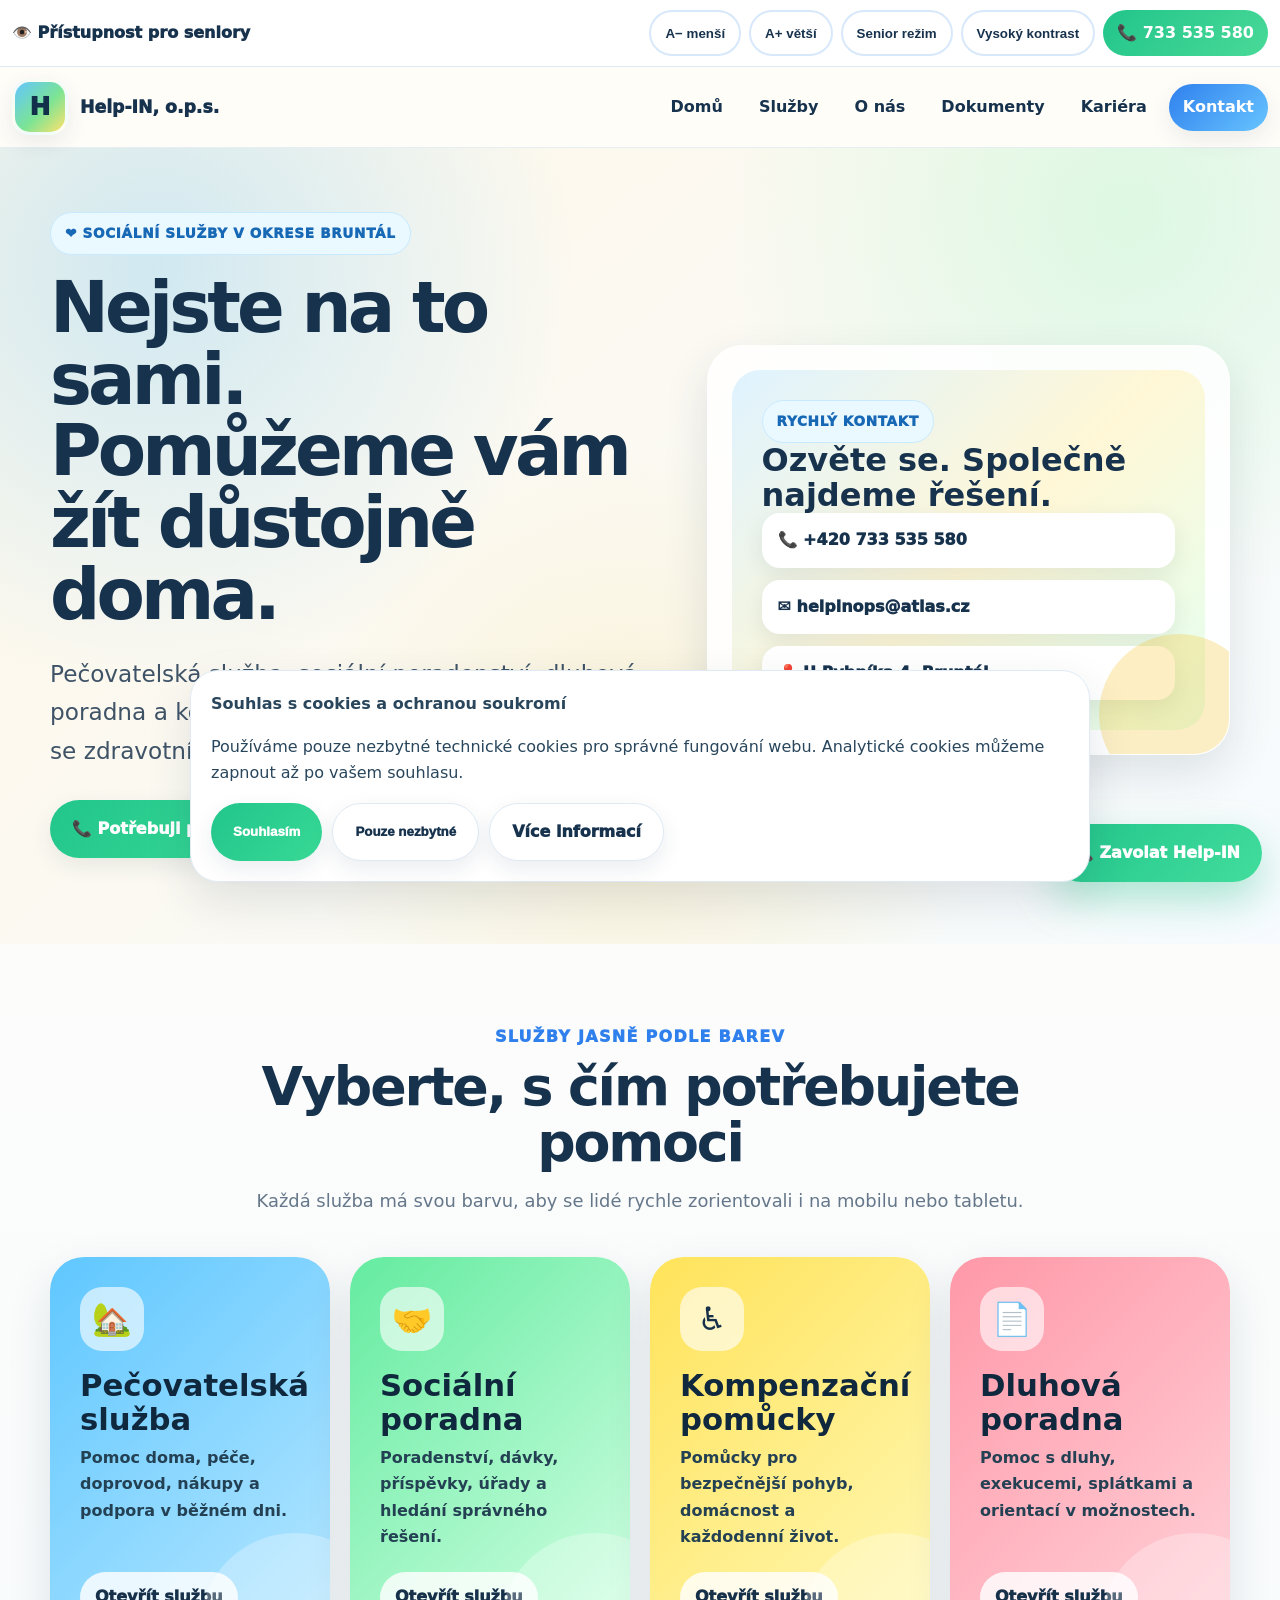
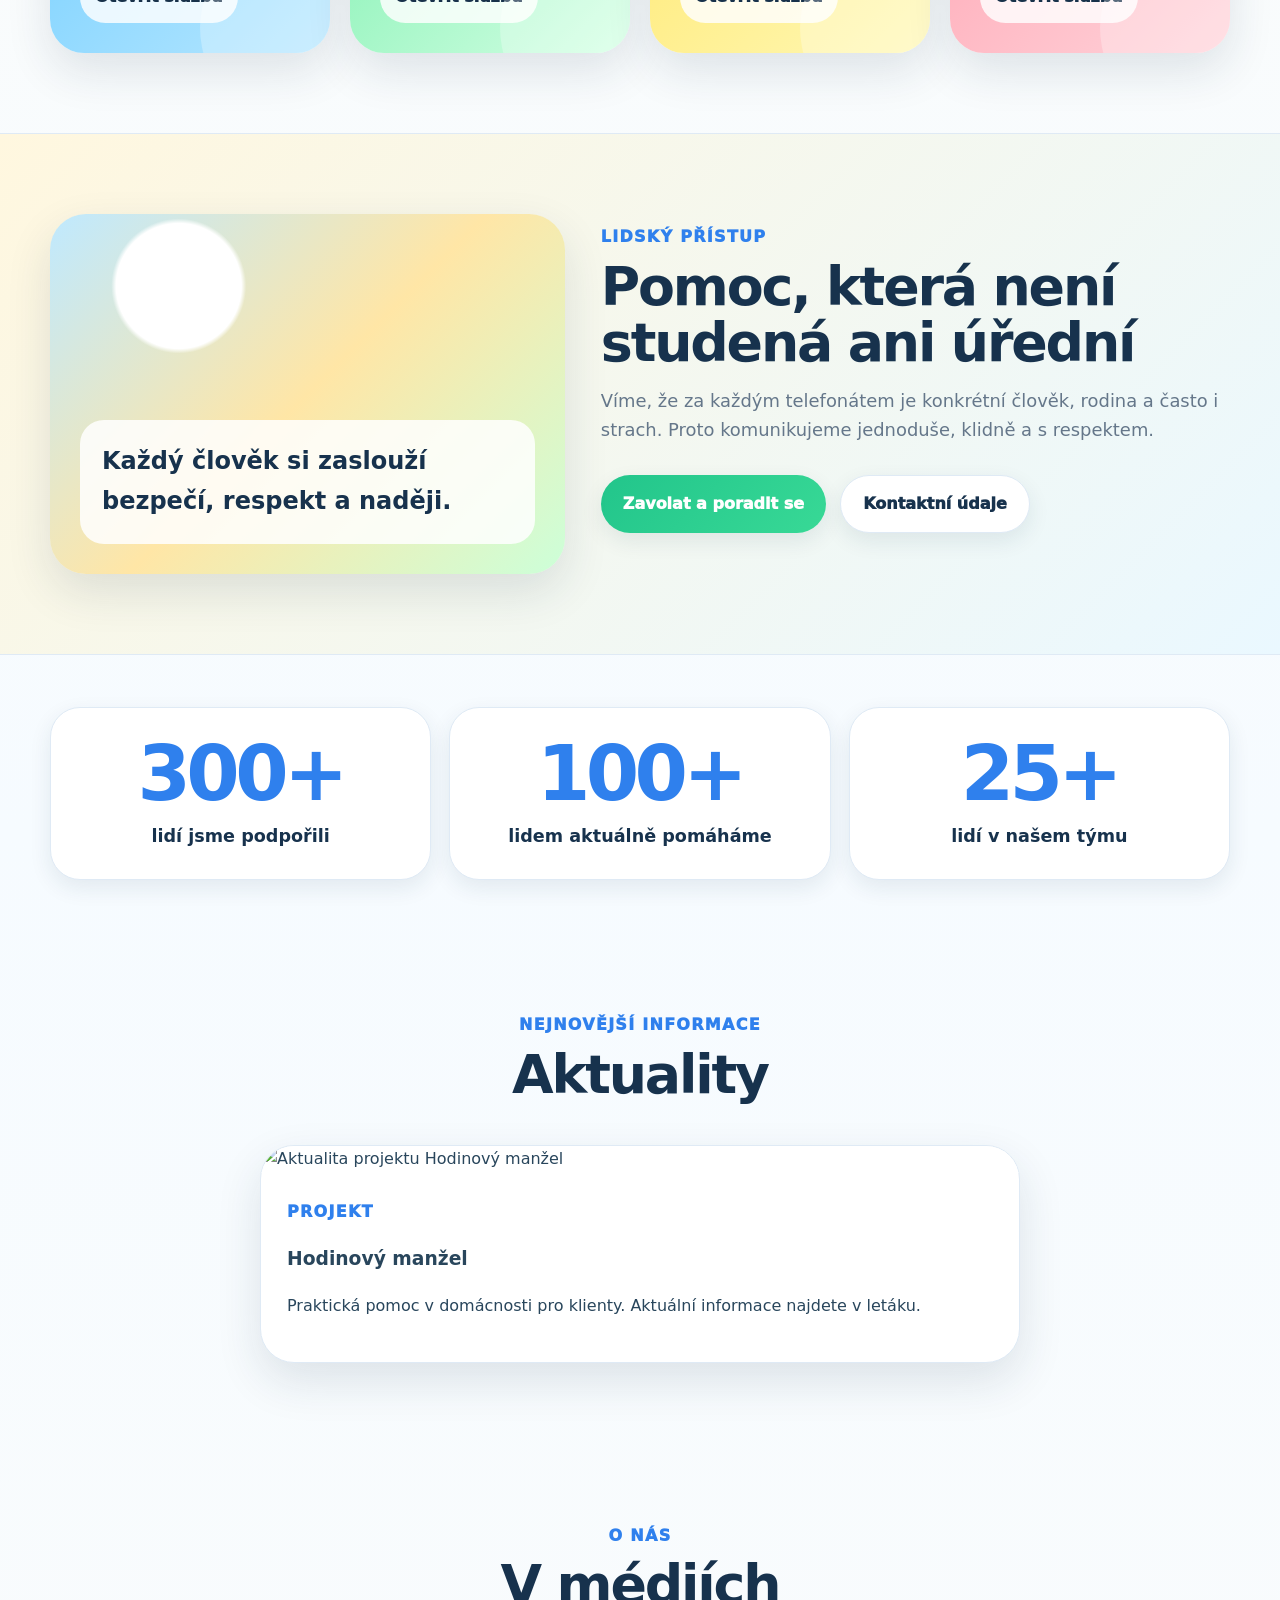
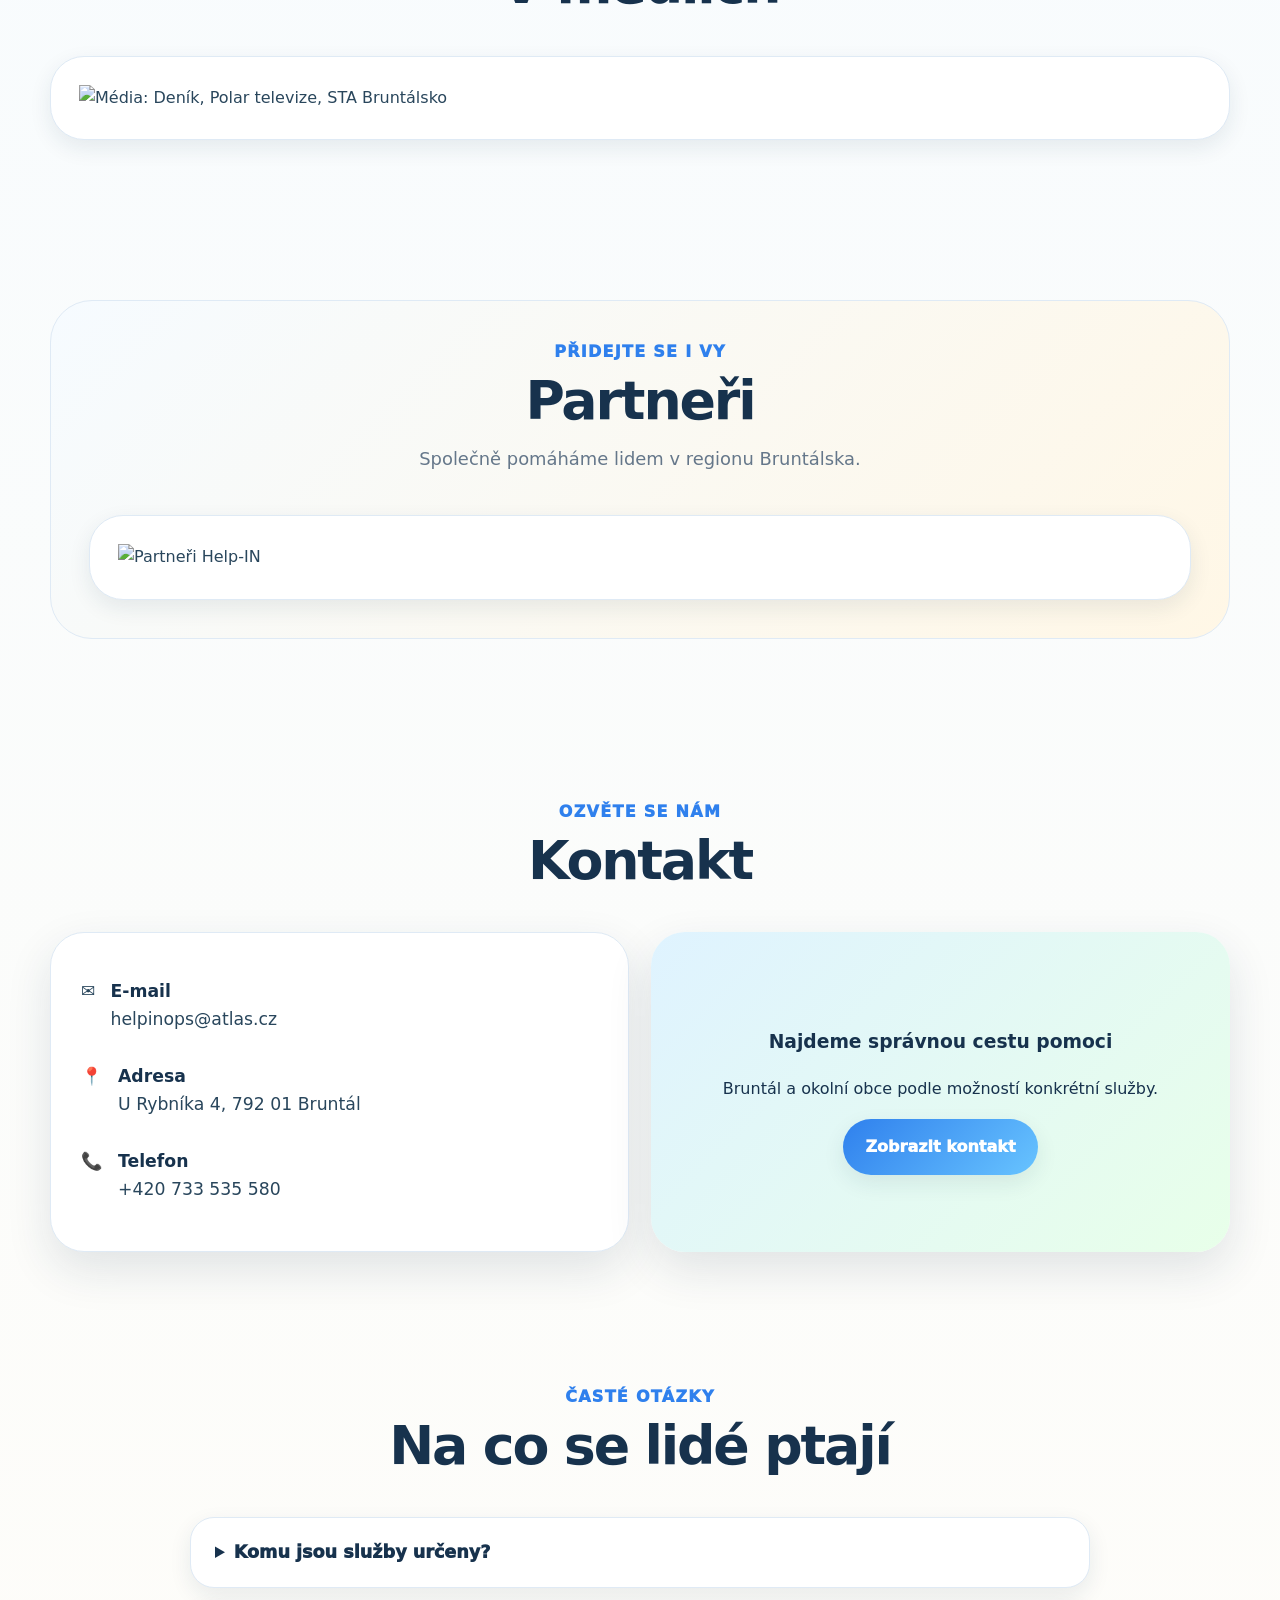
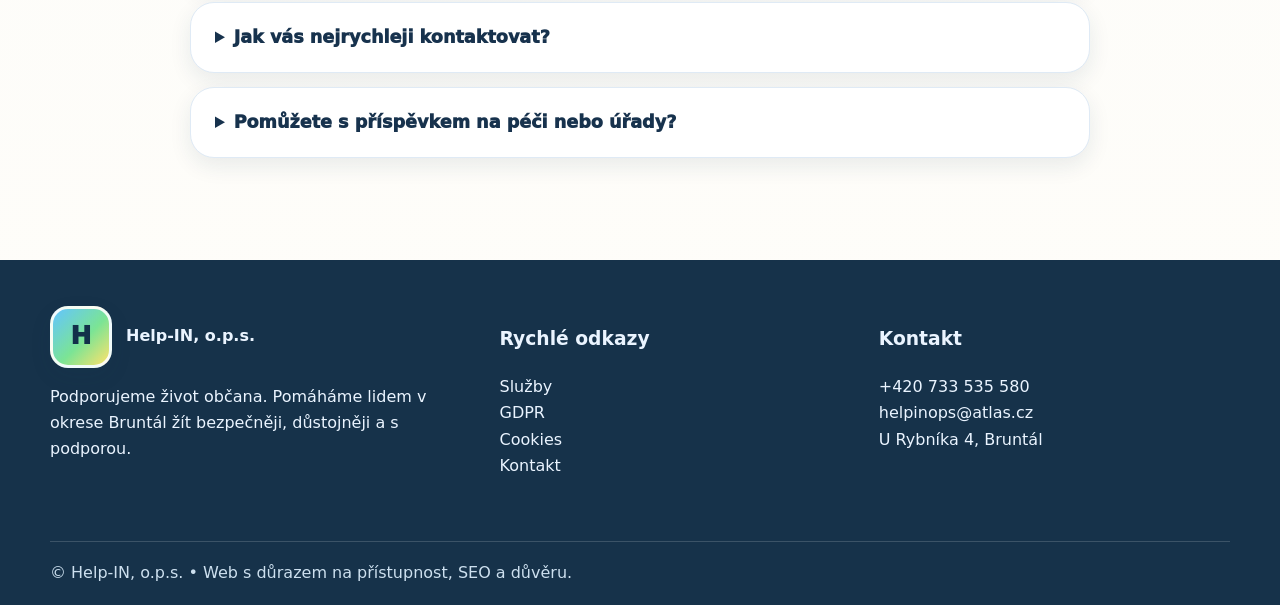
==== commit 8597adeb: "Add files via upload" ====
--- a/index.html
+++ b/index.html
@@ -27,7 +27,7 @@
 </div>
 <header class="site-header">
   <nav class="nav" aria-label="Hlavní navigace">
-    <a class="brand" href="index.html"><img src="assets/helpin-logo.png" alt="Help-IN logo"><span>Help-IN, o.p.s.</span></a>
+    <a class="brand" href="index.html"><span class="logo-mark" aria-hidden="true">H</span><span>Help-IN, o.p.s.</span></a>
     <button class="mobile-toggle" onclick="toggleMenu()" aria-label="Otevřít menu">Menu</button>
     <div class="menu">
       <a href="index.html" class="">Domů</a><a href="index.html#sluzby" class="">Služby</a><a href="o-nas.html" class="">O nás</a><a href="dokumenty.html" class="">Dokumenty</a><a href="kariera.html" class="">Kariéra</a><a href="kontakt.html" class="cta">Kontakt</a>
@@ -51,7 +51,7 @@
 </main><footer class="site-footer footer">
   <div class="container footer-grid">
     <div>
-      <div class="footer-logo"><img src="assets/helpin-logo.png" alt="Help-IN logo"><strong>Help-IN, o.p.s.</strong></div>
+      <div class="footer-logo"><span class="logo-mark footer-mark" aria-hidden="true">H</span><strong>Help-IN, o.p.s.</strong></div>
       <p>Podporujeme život občana. Pomáháme lidem v okrese Bruntál žít bezpečněji, důstojněji a s podporou.</p>
     </div>
     <div><h3>Rychlé odkazy</h3><p><a href="index.html#sluzby">Služby</a><br><a href="gdpr.html">GDPR</a><br><a href="cookies.html">Cookies</a><br><a href="kontakt.html">Kontakt</a></p></div>
--- a/style.css
+++ b/style.css
@@ -1,13 +1,32 @@
 
 :root{
-  --ink:#18324a; --text:#294358; --muted:#66788a; --paper:#fffdf8; --soft:#f3f8ff;
-  --blue:#2f80ed; --blue2:#61b6ff; --green:#1eb980; --green2:#86efac;
-  --yellow:#f5b700; --yellow2:#ffe082; --rose:#ef6f7b; --rose2:#ffb4c2;
-  --violet:#7c5cff; --cream:#fff7e6; --line:#dfe8f2; --white:#fff;
-  --shadow:0 18px 50px rgba(24,50,74,.12); --shadow2:0 8px 22px rgba(24,50,74,.10);
+  --ink:#17324d; --text:#29465c; --muted:#65778a; --paper:#fffdf8; --soft:#f4f9ff;
+  --blue:#2f80ed; --blue2:#68c4ff; --green:#22c58b; --green2:#91f3b4;
+  --yellow:#ffd34d; --yellow2:#fff2a3; --rose:#f47f8f; --rose2:#ffd0d8;
+  --line:#dfeaf5; --white:#fff; --cream:#fff7e6;
+  --shadow:0 18px 46px rgba(23,50,77,.12); --shadow2:0 8px 22px rgba(23,50,77,.09);
   --radius:28px; --max:1180px;
 }
-*{box-sizing:border-box} html{scroll-behavior:smooth;font-size:16px} body{margin:0;font-family:Inter,system-ui,-apple-system,Segoe UI,Roboto,Arial,sans-serif;color:var(--text);background:linear-gradient(180deg,#fffdf8 0%,#f6fbff 45%,#fffdf8 100%);line-height:1.65;overflow-x:hidden} body.font-large{font-size:1.18rem} body.contrast{background:#fff!important;color:#000!important} body.contrast *{box-shadow:none!important} body.contrast a,body.contrast h1,body.contrast h2,body.contrast h3{color:#000!important} body.senior-mode{font-size:1.22rem;letter-spacing:.02em} body.senior-mode .btn,body.senior-mode .nav a,body.senior-mode .access-btn{font-size:1.08rem;padding:15px 22px}
-a{color:inherit;text-decoration:none} img{max-width:100%;display:block} .container{width:min(var(--max),calc(100% - 40px));margin:auto}.skip-link{position:absolute;top:-60px;left:16px;background:#000;color:#fff;padding:12px 18px;border-radius:12px;z-index:999}.skip-link:focus{top:12px}.accessibility-bar{position:sticky;top:0;z-index:1000;background:rgba(255,255,255,.92);backdrop-filter:blur(18px);border-bottom:1px solid var(--line)}.access-inner{width:min(1280px,calc(100% - 24px));margin:auto;display:flex;gap:12px;align-items:center;justify-content:space-between;padding:10px 0}.access-label{font-weight:900;color:var(--ink);display:flex;align-items:center;gap:8px}.access-actions{display:flex;gap:8px;flex-wrap:wrap;justify-content:flex-end}.access-btn{border:2px solid #d8e8fb;background:#fff;color:var(--ink);font-weight:900;border-radius:999px;padding:10px 14px;cursor:pointer}.access-btn.primary{background:linear-gradient(135deg,var(--green),#49d997);color:#fff;border:0}.access-btn:hover,.access-btn:focus{transform:translateY(-2px);outline:3px solid rgba(47,128,237,.2)}.site-header{position:sticky;top:58px;z-index:900;background:rgba(255,253,248,.86);backdrop-filter:blur(20px);border-bottom:1px solid rgba(223,232,242,.65)}.nav{width:min(1280px,calc(100% - 24px));margin:auto;display:flex;align-items:center;justify-content:space-between;gap:18px;padding:14px 0}.brand{display:flex;align-items:center;gap:12px;font-weight:1000;color:var(--ink)}.brand img{width:58px;height:auto}.brand span{font-size:1.05rem}.menu{display:flex;align-items:center;gap:8px;flex-wrap:wrap;justify-content:flex-end}.menu a{font-weight:850;color:var(--ink);padding:10px 12px;border-radius:999px}.menu a:hover,.menu a:focus{background:#eaf4ff;outline:none}.menu .cta{background:linear-gradient(135deg,var(--blue),var(--blue2));color:#fff!important;box-shadow:var(--shadow2)}.mobile-toggle{display:none;border:0;background:var(--ink);color:white;border-radius:16px;padding:12px 15px;font-weight:900}.hero{position:relative;isolation:isolate;overflow:hidden;padding:72px 0 50px}.hero:before{content:"";position:absolute;inset:0;background:radial-gradient(circle at 12% 15%,rgba(97,182,255,.28),transparent 32%),radial-gradient(circle at 90% 5%,rgba(134,239,172,.26),transparent 30%),linear-gradient(135deg,rgba(255,247,230,.9),rgba(246,251,255,.9));z-index:-2}.hero-grid{display:grid;grid-template-columns:1.08fr .92fr;gap:42px;align-items:center}.badge{display:inline-flex;align-items:center;gap:8px;background:#eaf8ff;color:#1768b5;border:1px solid #c7eaff;padding:9px 14px;border-radius:999px;font-weight:900;text-transform:uppercase;letter-spacing:.05em;font-size:.85rem}.hero h1{font-size:clamp(2.3rem,5.8vw,5.4rem);line-height:1.02;margin:18px 0;color:var(--ink);letter-spacing:-.055em}.hero .lead{font-size:clamp(1.12rem,2vw,1.45rem);color:#3f5367;max-width:720px}.hero-actions{display:flex;gap:14px;flex-wrap:wrap;margin:30px 0}.btn{display:inline-flex;align-items:center;justify-content:center;gap:9px;border-radius:999px;padding:15px 22px;font-weight:1000;border:0;box-shadow:var(--shadow2);transition:.22s ease}.btn:hover,.btn:focus{transform:translateY(-3px);outline:3px solid rgba(47,128,237,.22)}.btn.primary{background:linear-gradient(135deg,var(--green),#38d996);color:#fff}.btn.secondary{background:#fff;color:var(--ink);border:1px solid var(--line)}.btn.blue{background:linear-gradient(135deg,var(--blue),var(--blue2));color:#fff}.hero-card{background:rgba(255,255,255,.8);border:1px solid rgba(255,255,255,.85);border-radius:36px;padding:24px;box-shadow:var(--shadow);position:relative;overflow:hidden}.hero-card:after{content:"";position:absolute;right:-30px;bottom:-40px;width:160px;height:160px;border-radius:50%;background:rgba(245,183,0,.23)}.hero-card-inner{min-height:360px;border-radius:28px;background:linear-gradient(135deg,#dff3ff,#fff7d6 52%,#e4fff0);display:flex;flex-direction:column;justify-content:space-between;padding:30px}.hero-card h2{font-size:2rem;line-height:1.1;margin:0;color:var(--ink)}.quick-contact{display:grid;gap:12px}.quick-contact a{background:#fff;border-radius:18px;padding:14px 16px;font-weight:1000;color:var(--ink);box-shadow:var(--shadow2)}.section{padding:82px 0}.section.compact{padding:52px 0}.section-title{text-align:center;max-width:780px;margin:0 auto 42px}.eyebrow{margin:0 0 8px;color:var(--blue);font-weight:1000;text-transform:uppercase;letter-spacing:.08em}.section h2{font-size:clamp(2rem,4.2vw,3.6rem);line-height:1.05;margin:0;color:var(--ink);letter-spacing:-.04em}.section-desc{color:var(--muted);font-size:1.12rem;margin-top:14px}.services-grid{display:grid;grid-template-columns:repeat(4,1fr);gap:20px}.service-card{min-height:310px;border-radius:34px;padding:30px;position:relative;overflow:hidden;color:#17314a;box-shadow:var(--shadow);display:flex;flex-direction:column;justify-content:space-between;transition:.3s ease}.service-card:before{content:"";position:absolute;inset:auto -60px -70px auto;width:190px;height:190px;border-radius:50%;background:rgba(255,255,255,.28)}.service-card:hover{transform:translateY(-8px) scale(1.01)}.service-card .icon{width:58px;height:58px;background:rgba(255,255,255,.55);border-radius:20px;display:grid;place-items:center;font-size:1.8rem}.service-card h3{font-size:clamp(1.45rem,2.4vw,2rem);line-height:1.1;margin:18px 0 8px;color:#10283d}.service-card p{margin:0;color:#244154;font-weight:650}.service-card a{margin-top:22px;background:rgba(255,255,255,.78);padding:12px 15px;border-radius:999px;font-weight:1000;width:max-content}.care{background:linear-gradient(135deg,#6ecbff 0%,#b7e7ff 100%)}.social{background:linear-gradient(135deg,#75f0a2 0%,#d4ffe4 100%)}.aids{background:linear-gradient(135deg,#fff06a 0%,#fff8b6 100%)}.debt{background:linear-gradient(135deg,#ffa4ad 0%,#ffd3da 100%)}.hope{background:linear-gradient(135deg,#fff7df,#eaf8ff);border-top:1px solid var(--line);border-bottom:1px solid var(--line)}.hope-grid{display:grid;grid-template-columns:.9fr 1.1fr;gap:36px;align-items:center}.hope-visual{border-radius:36px;min-height:360px;background:radial-gradient(circle at 25% 20%,#fff 0 13%,transparent 14%),linear-gradient(135deg,#bfe9ff,#ffe6a6 50%,#ccffd9);box-shadow:var(--shadow);position:relative;padding:30px}.hope-visual strong{position:absolute;bottom:30px;left:30px;right:30px;background:rgba(255,255,255,.85);border-radius:24px;padding:22px;color:var(--ink);font-size:1.5rem}.cards-3{display:grid;grid-template-columns:repeat(3,1fr);gap:20px}.info-card{background:#fff;border:1px solid var(--line);border-radius:30px;padding:26px;box-shadow:var(--shadow2)}.info-card h3{margin:0 0 8px;color:var(--ink);font-size:1.35rem}.stats{display:grid;grid-template-columns:repeat(3,1fr);gap:18px}.stat{background:#fff;border:1px solid var(--line);border-radius:30px;padding:28px;text-align:center;box-shadow:var(--shadow2)}.stat strong{display:block;font-size:clamp(2.5rem,6vw,5rem);line-height:1;color:var(--blue);letter-spacing:-.06em}.stat span{display:block;margin-top:10px;color:var(--ink);font-weight:900;font-size:1.1rem}.news-card{max-width:760px;margin:auto;background:#fff;border-radius:34px;box-shadow:var(--shadow);overflow:hidden;border:1px solid var(--line)}.news-card img{width:100%;max-height:520px;object-fit:contain;background:#fff}.news-body{padding:26px}.media-strip,.partner-strip{background:#fff;border:1px solid var(--line);border-radius:34px;box-shadow:var(--shadow2);padding:28px}.media-strip img,.partner-strip img{width:100%;height:auto;object-fit:contain}.partners-wrap{background:linear-gradient(135deg,#f6fbff,#fff7e6);border-radius:42px;padding:38px;border:1px solid var(--line)}.contact-panel{display:grid;grid-template-columns:1fr 1fr;gap:22px;align-items:stretch}.contact-card{background:#fff;border:1px solid var(--line);border-radius:34px;padding:30px;box-shadow:var(--shadow)}.contact-row{display:flex;gap:15px;align-items:flex-start;padding:14px 0;font-size:1.08rem}.contact-row b{color:var(--ink)}.map-card{background:linear-gradient(135deg,#dff3ff,#e8ffe9);border-radius:34px;min-height:320px;display:grid;place-items:center;text-align:center;padding:30px;color:var(--ink);box-shadow:var(--shadow)}.faq{display:grid;gap:14px;max-width:900px;margin:auto}.faq details{background:#fff;border:1px solid var(--line);border-radius:24px;padding:20px 24px;box-shadow:var(--shadow2)}.faq summary{cursor:pointer;font-weight:1000;color:var(--ink);font-size:1.1rem}.site-footer{background:#16324a;color:#eaf4ff;margin-top:50px}.footer-grid{display:grid;grid-template-columns:1.2fr 1fr 1fr;gap:28px;padding:46px 0}.footer-logo{display:flex;align-items:center;gap:14px}.footer-logo img{width:70px}.footer a{color:#eaf4ff}.copyright{border-top:1px solid rgba(255,255,255,.16);padding:18px 0;color:#cde0ef}.sticky-call{position:fixed;right:18px;bottom:18px;z-index:1200;background:linear-gradient(135deg,var(--green),#42dd9d);color:#fff;border-radius:999px;padding:16px 22px;font-weight:1000;box-shadow:0 18px 40px rgba(30,185,128,.35)}.cookie-banner{position:fixed;left:18px;right:18px;bottom:18px;z-index:1300;background:#fff;border:1px solid var(--line);border-radius:28px;box-shadow:var(--shadow);padding:20px;display:none;max-width:900px;margin:auto}.cookie-banner.show{display:block}.cookie-actions{display:flex;gap:10px;flex-wrap:wrap;margin-top:12px}.reveal{opacity:0;transform:translateY(28px);transition:.7s ease}.reveal.visible{opacity:1;transform:none}:focus-visible{outline:4px solid rgba(47,128,237,.45);outline-offset:3px}@media(prefers-reduced-motion:reduce){*{scroll-behavior:auto!important;animation:none!important;transition:none!important}.reveal{opacity:1;transform:none}}
-@media(max-width:980px){.site-header{top:74px}.hero-grid,.hope-grid,.contact-panel{grid-template-columns:1fr}.services-grid{grid-template-columns:repeat(2,1fr)}.cards-3,.stats,.footer-grid{grid-template-columns:1fr}.mobile-toggle{display:block}.menu{display:none;position:absolute;left:12px;right:12px;top:88px;background:#fff;border:1px solid var(--line);border-radius:26px;padding:14px;box-shadow:var(--shadow);align-items:stretch}.menu.open{display:grid}.menu a{padding:14px 16px}.nav{position:relative}.access-inner{align-items:flex-start;flex-direction:column}.access-actions{justify-content:flex-start}.site-header{top:112px}}
-@media(max-width:620px){.container{width:min(100% - 24px,var(--max))}.hero{padding-top:40px}.services-grid{grid-template-columns:1fr}.service-card{min-height:250px}.hero-card-inner{min-height:280px}.section{padding:58px 0}.sticky-call{left:12px;right:12px;text-align:center}.brand span{display:none}.access-label{font-size:.92rem}.access-btn{padding:9px 10px;font-size:.9rem}}
+*{box-sizing:border-box}
+html{scroll-behavior:smooth;font-size:16px}
+body{margin:0;font-family:Inter,system-ui,-apple-system,Segoe UI,Roboto,Arial,sans-serif;color:var(--text);background:linear-gradient(180deg,#fffdf8 0%,#f6fbff 45%,#fffdf8 100%);line-height:1.65;overflow-x:hidden}
+body.font-large{font-size:1.18rem} body.senior-mode{font-size:1.22rem;letter-spacing:.02em} body.senior-mode .btn,body.senior-mode .nav a,body.senior-mode .access-btn{font-size:1.08rem;padding:15px 22px}
+body.contrast{background:#fff!important;color:#000!important} body.contrast *{box-shadow:none!important} body.contrast a,body.contrast h1,body.contrast h2,body.contrast h3{color:#000!important} body.contrast .btn,body.contrast .access-btn.primary,body.contrast .sticky-call{background:#000!important;color:#fff!important;border:2px solid #000!important}
+a{color:inherit;text-decoration:none} img{max-width:100%;display:block}.container{width:min(var(--max),calc(100% - 40px));margin:auto}
+.skip-link{position:absolute;top:-70px;left:16px;background:#000;color:#fff;padding:12px 18px;border-radius:12px;z-index:3000}.skip-link:focus{top:12px}
+.accessibility-bar{position:sticky;top:0;z-index:1000;background:rgba(255,255,255,.96);backdrop-filter:blur(16px);border-bottom:1px solid var(--line)}
+.access-inner{width:min(1280px,calc(100% - 24px));margin:auto;display:flex;gap:12px;align-items:center;justify-content:space-between;padding:10px 0}.access-label{font-weight:1000;color:var(--ink);display:flex;align-items:center;gap:8px;white-space:nowrap}.access-actions{display:flex;gap:8px;flex-wrap:wrap;justify-content:flex-end}.access-btn{border:2px solid #d8e8fb;background:#fff;color:var(--ink);font-weight:900;border-radius:999px;padding:10px 14px;cursor:pointer}.access-btn.primary{background:linear-gradient(135deg,var(--green),#49d997);color:#fff;border:0}.access-btn:hover,.access-btn:focus{transform:translateY(-2px);outline:3px solid rgba(47,128,237,.2)}
+.site-header{position:sticky;top:57px;z-index:900;background:rgba(255,253,248,.94);backdrop-filter:blur(18px);border-bottom:1px solid rgba(223,232,242,.75)}.nav{width:min(1280px,calc(100% - 24px));margin:auto;display:flex;align-items:center;justify-content:space-between;gap:18px;padding:12px 0}.brand{display:flex;align-items:center;gap:12px;font-weight:1000;color:var(--ink)}.brand span:last-child{font-size:1.08rem}.logo-mark{width:56px;height:56px;border-radius:18px;display:inline-grid;place-items:center;background:linear-gradient(135deg,#63c5ff,#7be495 55%,#ffe26b);color:#12304a;font-weight:1000;font-size:1.55rem;box-shadow:var(--shadow2);border:3px solid rgba(255,255,255,.9)}.footer-mark{width:62px;height:62px}
+.menu{display:flex;align-items:center;gap:8px;flex-wrap:wrap;justify-content:flex-end}.menu a{font-weight:900;color:var(--ink);padding:10px 14px;border-radius:999px}.menu a:hover,.menu a:focus{background:#eaf4ff;outline:none}.menu .cta{background:linear-gradient(135deg,var(--blue),var(--blue2));color:#fff!important;box-shadow:var(--shadow2)}.mobile-toggle{display:none;border:0;background:var(--ink);color:white;border-radius:16px;padding:12px 15px;font-weight:900}
+.hero{position:relative;isolation:isolate;overflow:hidden;padding:64px 0 56px;min-height:calc(100vh - 145px);display:grid;align-items:center}.hero:before{content:"";position:absolute;inset:0;background:radial-gradient(circle at 12% 15%,rgba(104,196,255,.30),transparent 32%),radial-gradient(circle at 88% 8%,rgba(145,243,180,.28),transparent 30%),radial-gradient(circle at 50% 80%,rgba(255,211,77,.18),transparent 38%),linear-gradient(135deg,rgba(255,247,230,.88),rgba(246,251,255,.92));z-index:-2}.hero-grid{display:grid;grid-template-columns:1.08fr .92fr;gap:42px;align-items:center}.badge{display:inline-flex;align-items:center;gap:8px;background:#eaf8ff;color:#1768b5;border:1px solid #c7eaff;padding:9px 14px;border-radius:999px;font-weight:1000;text-transform:uppercase;letter-spacing:.05em;font-size:.85rem}.hero h1{font-size:clamp(2.2rem,5.5vw,5.1rem);line-height:1.02;margin:18px 0;color:var(--ink);letter-spacing:-.055em}.hero .lead{font-size:clamp(1.12rem,2vw,1.45rem);color:#3f5367;max-width:720px}.hero-actions{display:flex;gap:14px;flex-wrap:wrap;margin:30px 0}.btn{display:inline-flex;align-items:center;justify-content:center;gap:9px;border-radius:999px;padding:15px 22px;font-weight:1000;border:0;box-shadow:var(--shadow2);transition:.22s ease}.btn:hover,.btn:focus{transform:translateY(-3px);outline:3px solid rgba(47,128,237,.22)}.btn.primary{background:linear-gradient(135deg,var(--green),#38d996);color:#fff}.btn.secondary{background:#fff;color:var(--ink);border:1px solid var(--line)}.btn.blue{background:linear-gradient(135deg,var(--blue),var(--blue2));color:#fff}
+.hero-card{background:rgba(255,255,255,.86);border:1px solid rgba(255,255,255,.9);border-radius:36px;padding:24px;box-shadow:var(--shadow);position:relative;overflow:hidden}.hero-card:after{content:"";position:absolute;right:-30px;bottom:-40px;width:160px;height:160px;border-radius:50%;background:rgba(245,183,0,.23)}.hero-card-inner{min-height:340px;border-radius:28px;background:linear-gradient(135deg,#dff3ff,#fff7d6 52%,#e4fff0);display:flex;flex-direction:column;justify-content:space-between;padding:30px}.hero-card h2{font-size:2rem;line-height:1.1;margin:0;color:var(--ink)}.quick-contact{display:grid;gap:12px}.quick-contact a{background:#fff;border-radius:18px;padding:14px 16px;font-weight:1000;color:var(--ink);box-shadow:var(--shadow2)}
+.section{padding:80px 0}.section.compact{padding:52px 0}.section-title{text-align:center;max-width:800px;margin:0 auto 42px}.eyebrow{margin:0 0 8px;color:var(--blue);font-weight:1000;text-transform:uppercase;letter-spacing:.08em}.section h2{font-size:clamp(2rem,4.2vw,3.6rem);line-height:1.05;margin:0;color:var(--ink);letter-spacing:-.04em}.section-desc{color:var(--muted);font-size:1.12rem;margin-top:14px}
+.services-grid{display:grid;grid-template-columns:repeat(4,1fr);gap:20px}.service-card{min-height:310px;border-radius:34px;padding:30px;position:relative;overflow:hidden;color:#17314a;box-shadow:var(--shadow);display:flex;flex-direction:column;justify-content:space-between;transition:.3s ease}.service-card:before{content:"";position:absolute;inset:auto -60px -70px auto;width:190px;height:190px;border-radius:50%;background:rgba(255,255,255,.28)}.service-card:hover{transform:translateY(-8px) scale(1.01)}.service-card .icon{width:64px;height:64px;background:rgba(255,255,255,.62);border-radius:22px;display:grid;place-items:center;font-size:2rem}.service-card h3{font-size:clamp(1.45rem,2.4vw,2rem);line-height:1.1;margin:18px 0 8px;color:#10283d}.service-card p{margin:0;color:#244154;font-weight:700}.service-card a{margin-top:22px;background:rgba(255,255,255,.82);padding:12px 15px;border-radius:999px;font-weight:1000;width:max-content}.care{background:linear-gradient(135deg,#5fc7ff 0%,#b7e7ff 100%)}.social{background:linear-gradient(135deg,#64eba0 0%,#d4ffe4 100%)}.aids{background:linear-gradient(135deg,#ffe35a 0%,#fff8b6 100%)}.debt{background:linear-gradient(135deg,#ff98a8 0%,#ffd3da 100%)}
+.hope{background:linear-gradient(135deg,#fff7df,#eaf8ff);border-top:1px solid var(--line);border-bottom:1px solid var(--line)}.hope-grid{display:grid;grid-template-columns:.9fr 1.1fr;gap:36px;align-items:center}.hope-visual{border-radius:36px;min-height:360px;background:radial-gradient(circle at 25% 20%,#fff 0 13%,transparent 14%),linear-gradient(135deg,#bfe9ff,#ffe6a6 50%,#ccffd9);box-shadow:var(--shadow);position:relative;padding:30px}.hope-visual strong{position:absolute;bottom:30px;left:30px;right:30px;background:rgba(255,255,255,.85);border-radius:24px;padding:22px;color:var(--ink);font-size:1.5rem}
+.cards-3{display:grid;grid-template-columns:repeat(3,1fr);gap:20px}.info-card{background:#fff;border:1px solid var(--line);border-radius:30px;padding:26px;box-shadow:var(--shadow2)}.info-card h3{margin:0 0 8px;color:var(--ink);font-size:1.35rem}.stats{display:grid;grid-template-columns:repeat(3,1fr);gap:18px}.stat{background:#fff;border:1px solid var(--line);border-radius:30px;padding:28px;text-align:center;box-shadow:var(--shadow2)}.stat strong{display:block;font-size:clamp(2.5rem,6vw,5rem);line-height:1;color:var(--blue);letter-spacing:-.06em}.stat span{display:block;margin-top:10px;color:var(--ink);font-weight:900;font-size:1.1rem}.news-card{max-width:760px;margin:auto;background:#fff;border-radius:34px;box-shadow:var(--shadow);overflow:hidden;border:1px solid var(--line)}.news-card img{width:100%;max-height:520px;object-fit:contain;background:#fff}.news-body{padding:26px}.media-strip,.partner-strip{background:#fff;border:1px solid var(--line);border-radius:34px;box-shadow:var(--shadow2);padding:28px}.media-strip img,.partner-strip img{width:100%;height:auto;object-fit:contain}.partners-wrap{background:linear-gradient(135deg,#f6fbff,#fff7e6);border-radius:42px;padding:38px;border:1px solid var(--line)}
+.contact-panel{display:grid;grid-template-columns:1fr 1fr;gap:22px;align-items:stretch}.contact-card{background:#fff;border:1px solid var(--line);border-radius:34px;padding:30px;box-shadow:var(--shadow)}.contact-row{display:flex;gap:15px;align-items:flex-start;padding:14px 0;font-size:1.08rem}.contact-row b{color:var(--ink)}.map-card{background:linear-gradient(135deg,#dff3ff,#e8ffe9);border-radius:34px;min-height:320px;display:grid;place-items:center;text-align:center;padding:30px;color:var(--ink);box-shadow:var(--shadow)}.faq{display:grid;gap:14px;max-width:900px;margin:auto}.faq details{background:#fff;border:1px solid var(--line);border-radius:24px;padding:20px 24px;box-shadow:var(--shadow2)}.faq summary{cursor:pointer;font-weight:1000;color:var(--ink);font-size:1.1rem}
+.site-footer{background:#16324a;color:#eaf4ff;margin-top:50px}.footer-grid{display:grid;grid-template-columns:1.2fr 1fr 1fr;gap:28px;padding:46px 0}.footer-logo{display:flex;align-items:center;gap:14px}.footer a{color:#eaf4ff}.copyright{border-top:1px solid rgba(255,255,255,.16);padding:18px 0;color:#cde0ef}.sticky-call{position:fixed;right:18px;bottom:18px;z-index:1200;background:linear-gradient(135deg,var(--green),#42dd9d);color:#fff;border-radius:999px;padding:16px 22px;font-weight:1000;box-shadow:0 18px 40px rgba(30,185,128,.35)}.cookie-banner{position:fixed;left:18px;right:18px;bottom:18px;z-index:1300;background:#fff;border:1px solid var(--line);border-radius:28px;box-shadow:var(--shadow);padding:20px;display:none;max-width:900px;margin:auto}.cookie-banner.show{display:block}.cookie-actions{display:flex;gap:10px;flex-wrap:wrap;margin-top:12px}
+/* DŮLEŽITÁ OPRAVA: obsah je viditelný i kdyby se nenačetl JavaScript. Animace se zapne až po přidání třídy .animations-ready. */
+.reveal{opacity:1;transform:none;transition:.7s ease}.animations-ready .reveal{opacity:0;transform:translateY(24px)}.animations-ready .reveal.visible{opacity:1;transform:none}:focus-visible{outline:4px solid rgba(47,128,237,.45);outline-offset:3px}@media(prefers-reduced-motion:reduce){*{scroll-behavior:auto!important;animation:none!important;transition:none!important}.reveal,.animations-ready .reveal{opacity:1;transform:none}}
+@media(max-width:980px){.site-header{top:74px}.hero{min-height:auto;padding:52px 0}.hero-grid,.hope-grid,.contact-panel{grid-template-columns:1fr}.services-grid{grid-template-columns:repeat(2,1fr)}.cards-3,.stats,.footer-grid{grid-template-columns:1fr}.mobile-toggle{display:block}.menu{display:none;position:absolute;left:12px;right:12px;top:84px;background:#fff;border:1px solid var(--line);border-radius:26px;padding:14px;box-shadow:var(--shadow);align-items:stretch}.menu.open{display:grid}.menu a{padding:14px 16px}.nav{position:relative}.access-inner{align-items:flex-start;flex-direction:column}.access-actions{justify-content:flex-start}.site-header{top:112px}}
+@media(max-width:620px){.container{width:min(100% - 24px,var(--max))}.hero{padding-top:38px}.services-grid{grid-template-columns:1fr}.service-card{min-height:250px}.hero-card-inner{min-height:280px}.section{padding:58px 0}.sticky-call{left:12px;right:12px;text-align:center}.brand span:last-child{display:none}.access-label{font-size:.92rem}.access-btn{padding:9px 10px;font-size:.9rem}.hero h1{font-size:2.35rem}.media-strip,.partner-strip{padding:18px}}
